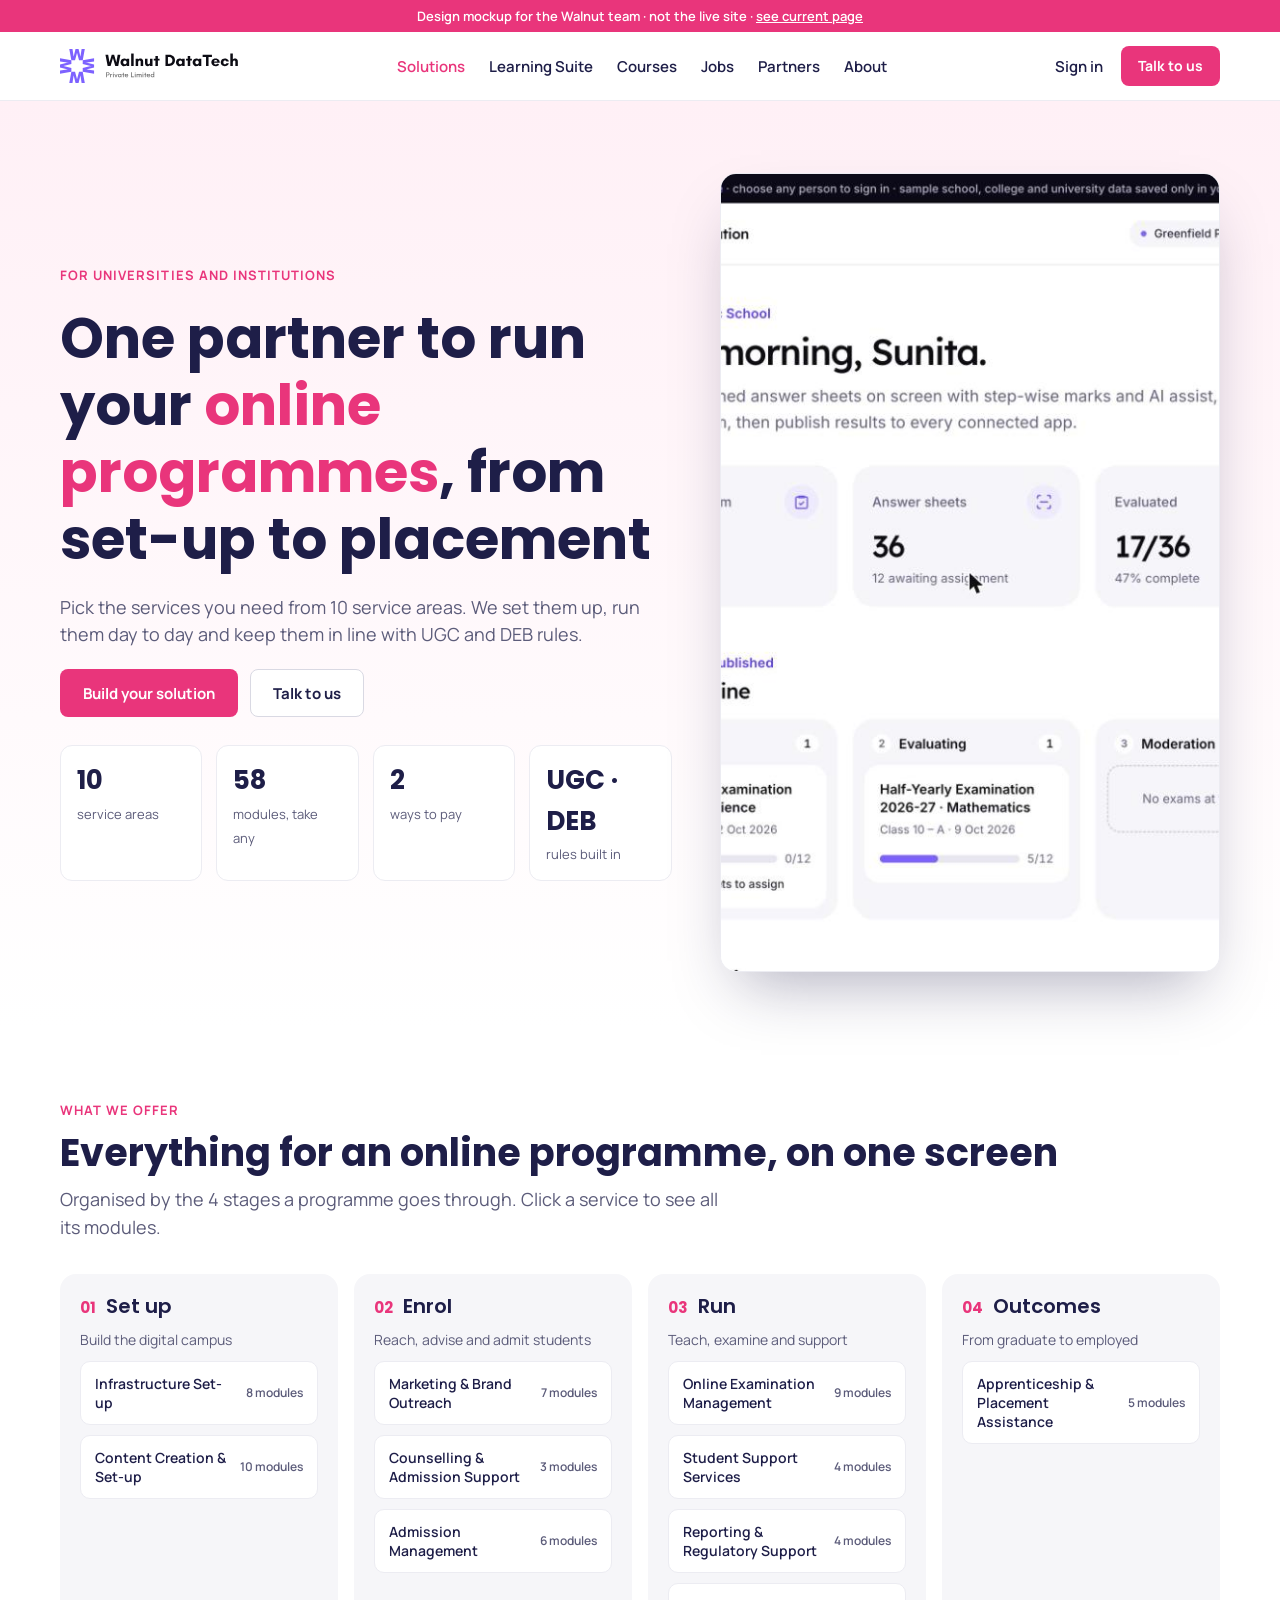
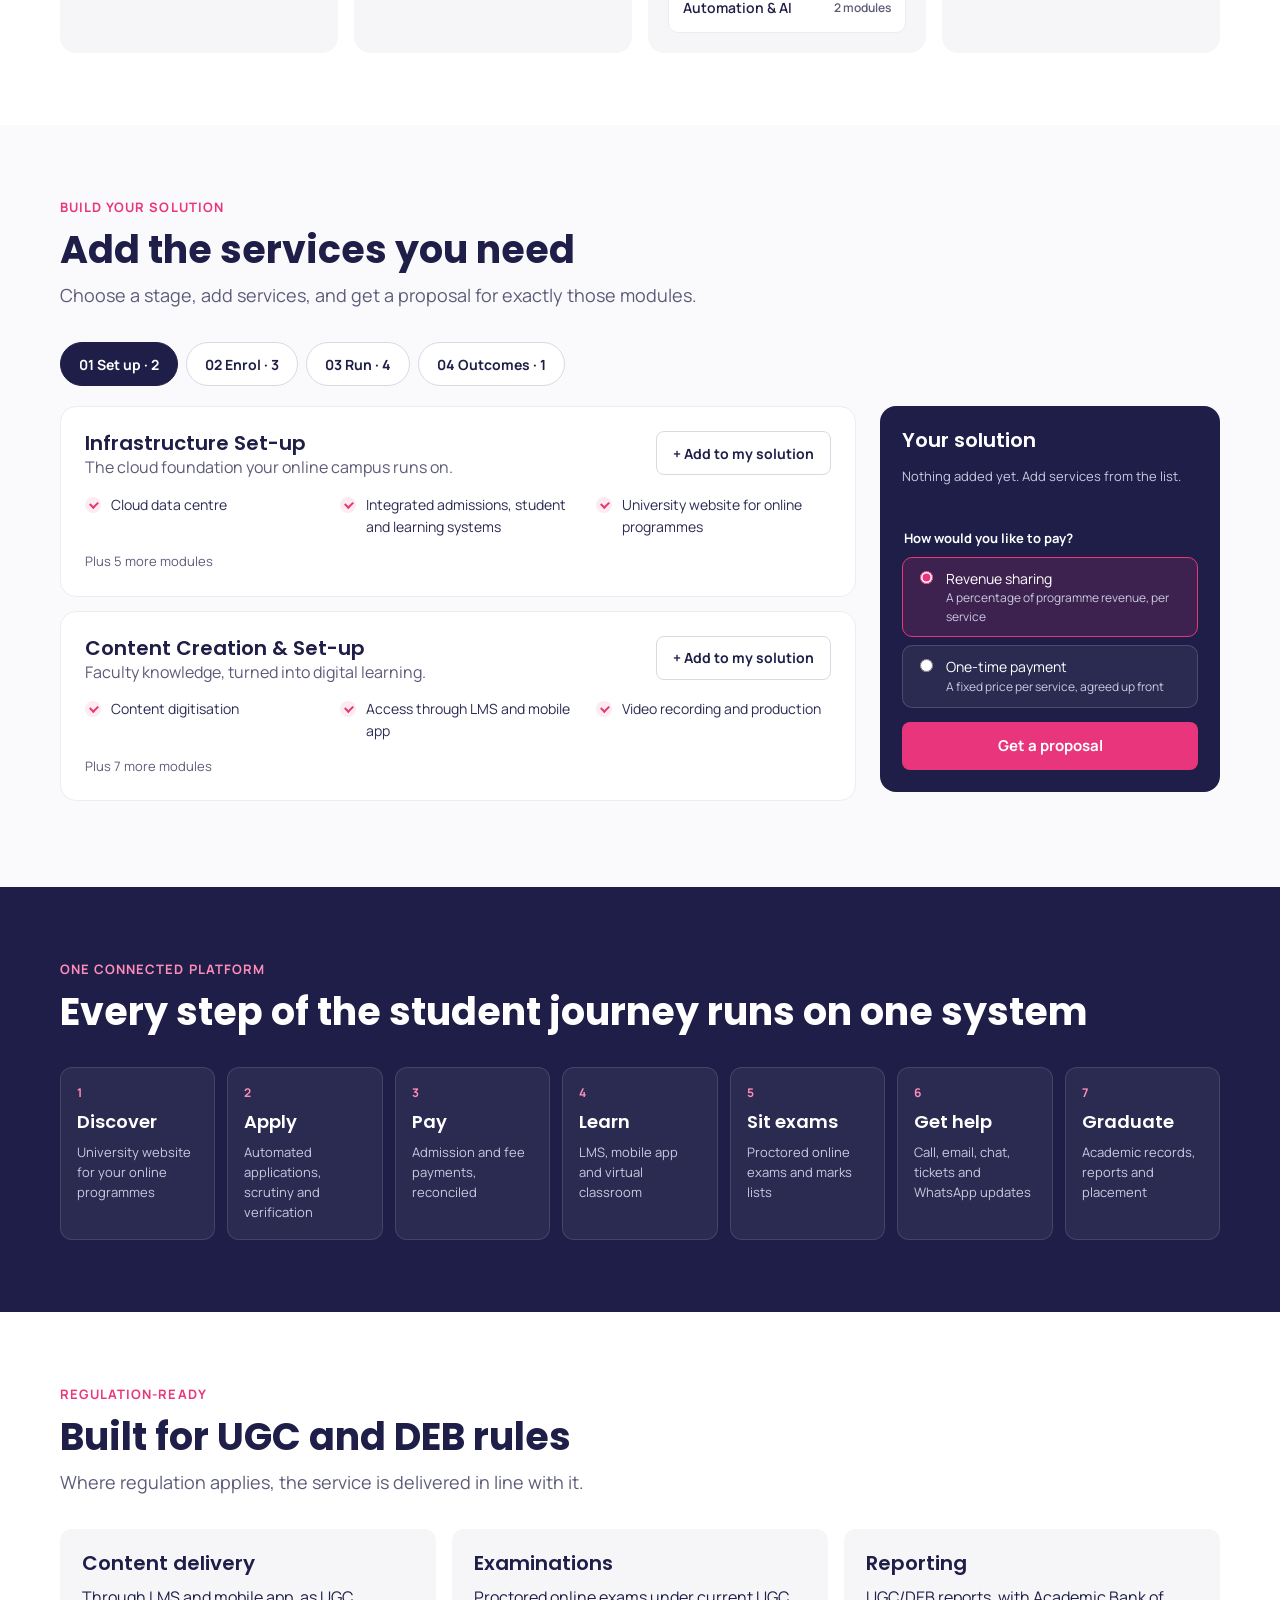
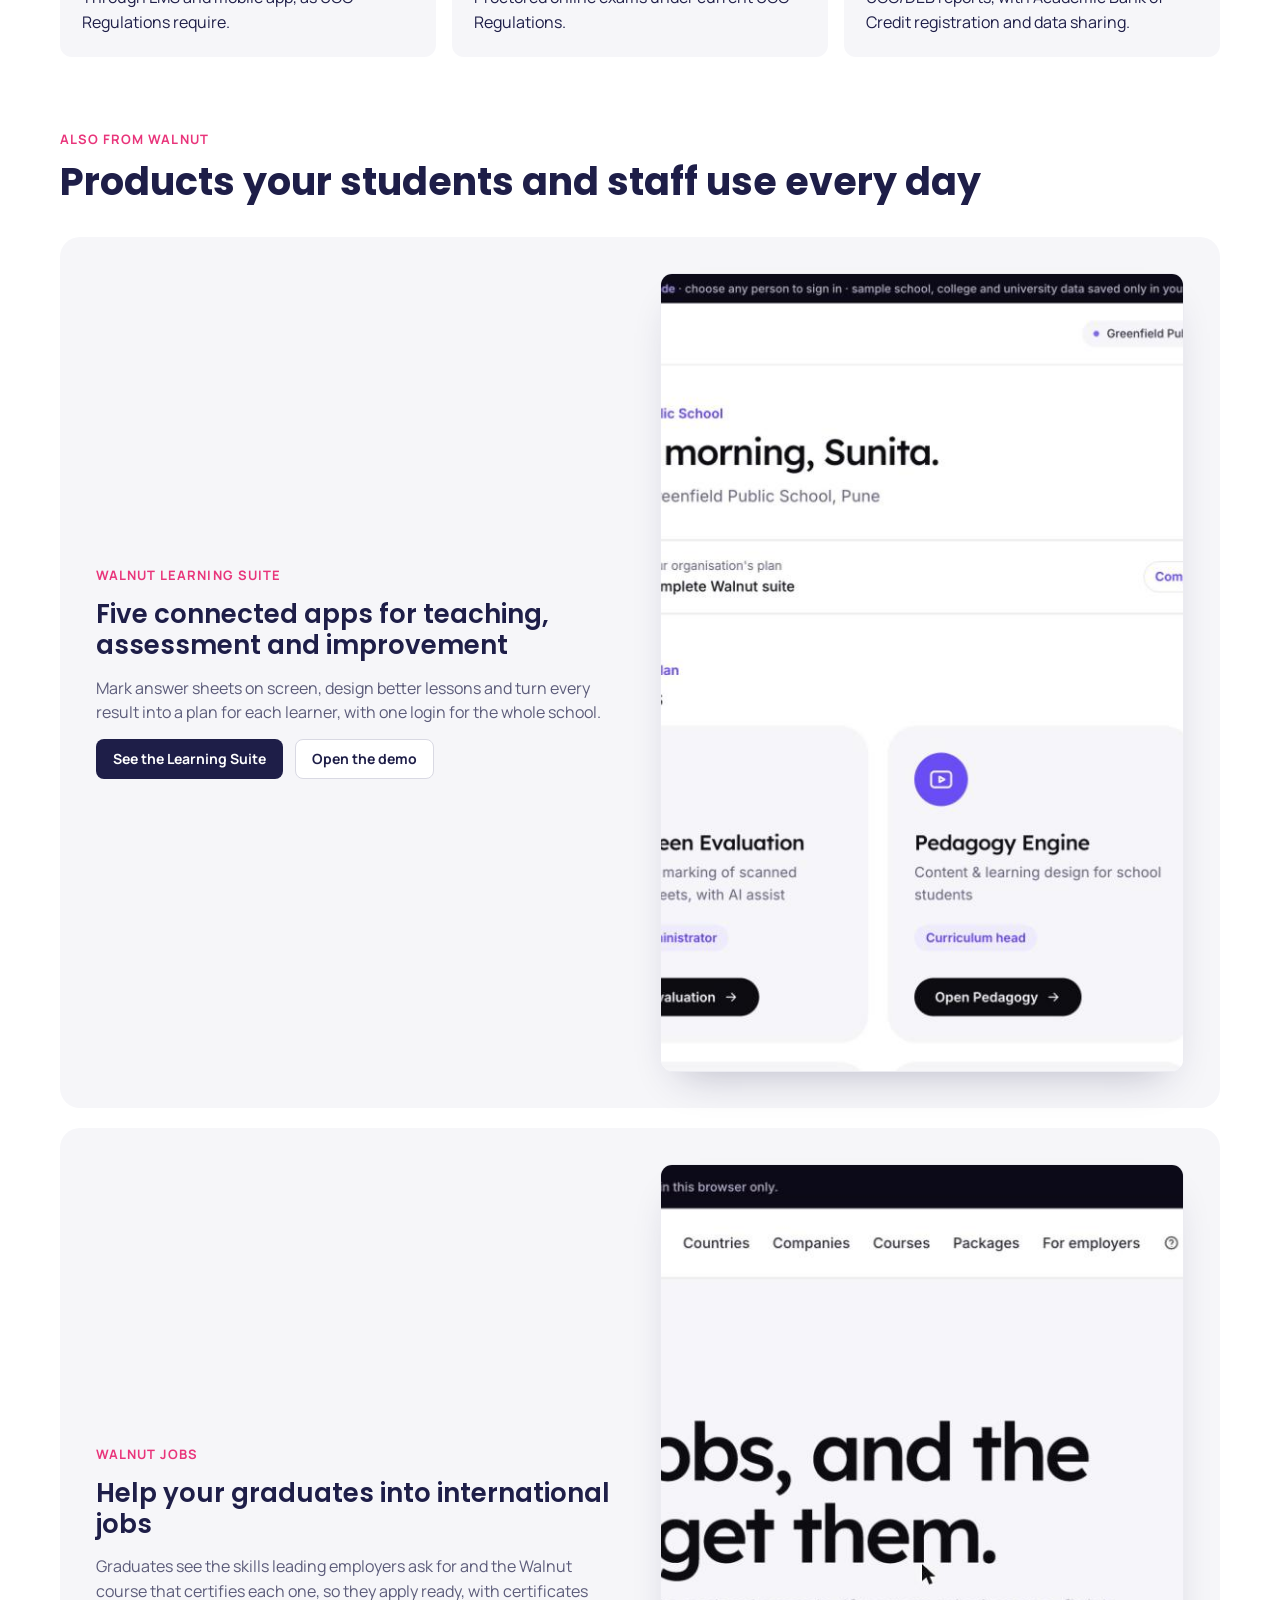
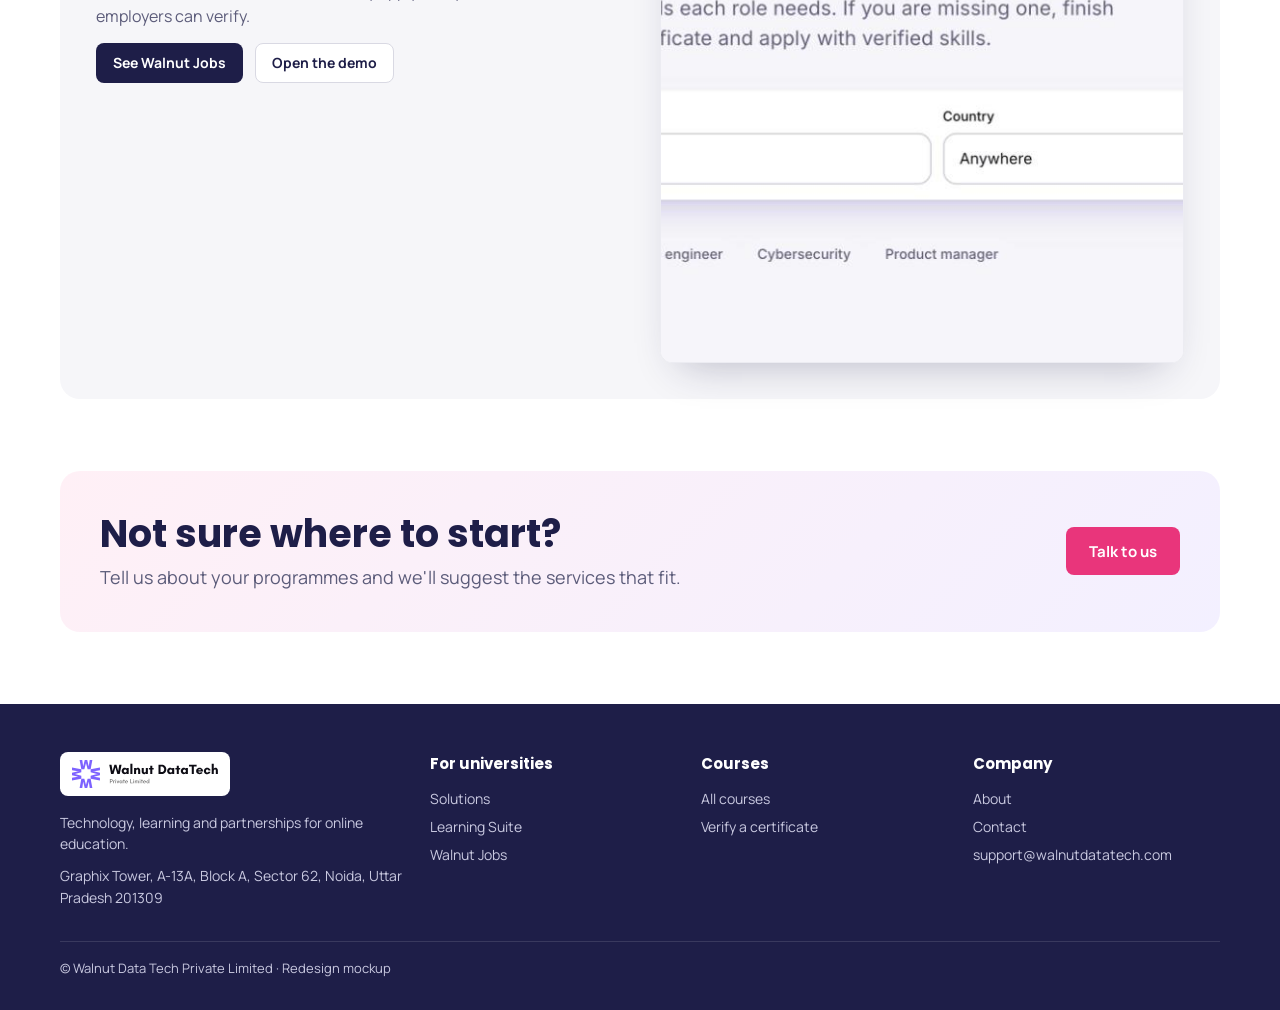
==== index.html @ 620de623 "Walnut Solutions + Learning Suite redesign mockup Co-Authored-By: Claude Opus 5.5 <noreply@anthropic" ====
<!doctype html>
<html lang="en">
<head>
<meta charset="utf-8">
<meta name="viewport" content="width=device-width, initial-scale=1">
<meta name="robots" content="noindex, nofollow">
<title>Solutions for universities | Walnut DataTech (redesign mockup)</title>
<meta name="description" content="Walnut DataTech services for universities running online programmes: set-up, enrolment, examinations, support and placement.">
<link rel="preconnect" href="https://fonts.googleapis.com">
<link rel="preconnect" href="https://fonts.gstatic.com" crossorigin>
<link href="https://fonts.googleapis.com/css2?family=Poppins:wght@500;600;700&family=Manrope:wght@400;500;600;700&display=swap" rel="stylesheet">
<link rel="stylesheet" href="styles.css">
</head>
<body>
<div class="mock-banner">Design mockup for the Walnut team · not the live site · <a href="https://walnutdatatech.com/solutions/" style="color:#fff;text-decoration:underline">see current page</a></div>

<header class="site-header">
  <div class="wrap">
    <a class="logo" href="index.html" aria-label="Walnut DataTech home"><img src="images/logo.svg" alt="Walnut DataTech"></a>
    <nav class="nav" aria-label="Main">
      <a href="index.html" class="active">Solutions</a>
      <a href="learning-suite.html">Learning Suite</a>
      <a href="https://walnutdatatech.com/academy/">Courses</a>
      <a href="https://walnutdatatech.com/jobs/">Jobs</a>
      <a href="https://walnutdatatech.com/partners/">Partners</a>
      <a href="https://walnutdatatech.com/about/">About</a>
    </nav>
    <div class="header-cta">
      <a class="signin" href="https://walnutdatatech.com/">Sign in</a>
      <a class="btn btn-primary btn-sm" href="#contact">Talk to us</a>
    </div>
  </div>
</header>

<main>
  <!-- Hero -->
  <div class="hero">
    <div class="wrap">
      <div class="hero-text">
        <span class="eyebrow">For universities and institutions</span>
        <h1>One partner to run your <span class="accent">online programmes</span>, from set-up to placement</h1>
        <p class="lead">Pick the services you need from 10 service areas. We set them up, run them day to day and keep them in line with UGC and DEB rules.</p>
        <div class="btn-row">
          <a class="btn btn-primary" href="#build">Build your solution</a>
          <a class="btn btn-outline" href="#contact">Talk to us</a>
        </div>
        <div class="stats">
          <div class="stat"><b>10</b><span>service areas</span></div>
          <div class="stat"><b>58</b><span>modules, take any</span></div>
          <div class="stat"><b>2</b><span>ways to pay</span></div>
          <div class="stat"><b>UGC · DEB</b><span>rules built in</span></div>
        </div>
      </div>
      <div class="hero-shot"><img class="shot" src="images/evaluation.jpg" alt="Walnut On-Screen Evaluation dashboard showing exams, answer sheets evaluated and the exam pipeline" width="1456" height="797"></div>
    </div>
  </div>

  <!-- Everything on one screen -->
  <section>
    <div class="wrap">
      <div class="sec-head">
        <span class="eyebrow">What we offer</span>
        <h2>Everything for an online programme, on one screen</h2>
        <p class="lead">Organised by the 4 stages a programme goes through. Click a service to see all its modules.</p>
      </div>
      <div class="grid-4" id="stage-map"></div>
    </div>
  </section>

  <!-- Builder -->
  <section id="build" style="background:#FAFAFC">
    <div class="wrap">
      <div class="sec-head">
        <span class="eyebrow">Build your solution</span>
        <h2>Add the services you need</h2>
        <p class="lead">Choose a stage, add services, and get a proposal for exactly those modules.</p>
      </div>
      <div class="tabs" role="tablist" aria-label="Programme stages" id="stage-tabs"></div>
      <div class="builder">
        <div id="svc-list"></div>
        <aside class="summary" aria-label="Your solution">
          <h3>Your solution</h3>
          <p class="empty" id="sum-empty">Nothing added yet. Add services from the list.</p>
          <ul id="sum-list"></ul>
          <p class="count" id="sum-count"></p>
          <fieldset class="pay">
            <legend>How would you like to pay?</legend>
            <label><input type="radio" name="pay" checked><span>Revenue sharing<small>A percentage of programme revenue, per service</small></span></label>
            <label><input type="radio" name="pay"><span>One-time payment<small>A fixed price per service, agreed up front</small></span></label>
          </fieldset>
          <a class="btn btn-primary" href="#contact">Get a proposal</a>
        </aside>
      </div>
    </div>
  </section>

  <!-- Journey -->
  <section class="dark">
    <div class="wrap">
      <div class="sec-head">
        <span class="eyebrow">One connected platform</span>
        <h2>Every step of the student journey runs on one system</h2>
      </div>
      <ol class="journey">
        <li><span class="n">1</span><b>Discover</b><span>University website for your online programmes</span></li>
        <li><span class="n">2</span><b>Apply</b><span>Automated applications, scrutiny and verification</span></li>
        <li><span class="n">3</span><b>Pay</b><span>Admission and fee payments, reconciled</span></li>
        <li><span class="n">4</span><b>Learn</b><span>LMS, mobile app and virtual classroom</span></li>
        <li><span class="n">5</span><b>Sit exams</b><span>Proctored online exams and marks lists</span></li>
        <li><span class="n">6</span><b>Get help</b><span>Call, email, chat, tickets and WhatsApp updates</span></li>
        <li><span class="n">7</span><b>Graduate</b><span>Academic records, reports and placement</span></li>
      </ol>
    </div>
  </section>

  <!-- Regulation -->
  <section>
    <div class="wrap">
      <div class="sec-head">
        <span class="eyebrow">Regulation-ready</span>
        <h2>Built for UGC and DEB rules</h2>
        <p class="lead">Where regulation applies, the service is delivered in line with it.</p>
      </div>
      <div class="grid-3">
        <div class="card"><h3>Content delivery</h3><p>Through LMS and mobile app, as UGC Regulations require.</p></div>
        <div class="card"><h3>Examinations</h3><p>Proctored online exams under current UGC Regulations.</p></div>
        <div class="card"><h3>Reporting</h3><p>UGC/DEB reports, with Academic Bank of Credit registration and data sharing.</p></div>
      </div>
    </div>
  </section>

  <!-- Products -->
  <section style="padding-top:0">
    <div class="wrap">
      <div class="sec-head"><span class="eyebrow">Also from Walnut</span><h2>Products your students and staff use every day</h2></div>
      <div class="promo">
        <div style="display:flex;flex-direction:column;gap:14px">
          <span class="eyebrow">Walnut Learning Suite</span>
          <h3 style="font-size:26px">Five connected apps for teaching, assessment and improvement</h3>
          <p style="color:var(--muted)">Mark answer sheets on screen, design better lessons and turn every result into a plan for each learner, with one login for the whole school.</p>
          <div class="btn-row"><a class="btn btn-dark btn-sm" href="learning-suite.html">See the Learning Suite</a><a class="btn btn-outline btn-sm" href="https://walnutdatatech.com/learning-suite/demo/">Open the demo</a></div>
        </div>
        <div class="shot-frame"><img class="shot" src="images/portal.jpg" alt="Walnut portal home showing the five Learning Suite apps for a principal" loading="lazy" width="1456" height="797"></div>
      </div>
      <div class="promo">
        <div style="display:flex;flex-direction:column;gap:14px">
          <span class="eyebrow">Walnut Jobs</span>
          <h3 style="font-size:26px">Help your graduates into international jobs</h3>
          <p style="color:var(--muted)">Graduates see the skills leading employers ask for and the Walnut course that certifies each one, so they apply ready, with certificates employers can verify.</p>
          <div class="btn-row"><a class="btn btn-dark btn-sm" href="https://walnutdatatech.com/jobs/">See Walnut Jobs</a><a class="btn btn-outline btn-sm" href="https://walnutdatatech.com/jobs/demo/">Open the demo</a></div>
        </div>
        <div class="shot-frame"><img class="shot" src="images/jobs.jpg" alt="Walnut Jobs search page: global jobs and the skills to get them" loading="lazy" width="1456" height="797"></div>
      </div>
    </div>
  </section>

  <!-- CTA -->
  <section id="contact" style="padding-top:0">
    <div class="wrap">
      <div class="cta">
        <div><h2>Not sure where to start?</h2><p class="lead" style="margin-top:8px">Tell us about your programmes and we'll suggest the services that fit.</p></div>
        <a class="btn btn-primary" href="https://walnutdatatech.com/contact/">Talk to us</a>
      </div>
    </div>
  </section>
</main>

<footer class="site-footer">
  <div class="wrap">
    <div class="cols">
      <div><span class="logo-box"><img src="images/logo.svg" alt="Walnut DataTech" style="height:28px"></span><p>Technology, learning and partnerships for online education.</p><p style="margin-top:10px">Graphix Tower, A-13A, Block A, Sector 62, Noida, Uttar Pradesh 201309</p></div>
      <div><h4>For universities</h4><a href="index.html">Solutions</a><a href="learning-suite.html">Learning Suite</a><a href="https://walnutdatatech.com/jobs/">Walnut Jobs</a></div>
      <div><h4>Courses</h4><a href="https://walnutdatatech.com/academy/">All courses</a><a href="https://walnutdatatech.com/">Verify a certificate</a></div>
      <div><h4>Company</h4><a href="https://walnutdatatech.com/about/">About</a><a href="https://walnutdatatech.com/contact/">Contact</a><a href="mailto:support@walnutdatatech.com">support@walnutdatatech.com</a></div>
    </div>
    <p class="copy">© Walnut Data Tech Private Limited · Redesign mockup</p>
  </div>
</footer>

<script>
const STAGES=[
  {num:'01',name:'Set up',goal:'Build the digital campus'},
  {num:'02',name:'Enrol',goal:'Reach, advise and admit students'},
  {num:'03',name:'Run',goal:'Teach, examine and support'},
  {num:'04',name:'Outcomes',goal:'From graduate to employed'}
];
const SERVICES=[
  {id:'inf',st:0,title:'Infrastructure Set-up',tag:'The cloud foundation your online campus runs on.',count:8,mods:['Cloud data centre','Integrated admissions, student and learning systems','University website for online programmes']},
  {id:'con',st:0,title:'Content Creation & Set-up',tag:'Faculty knowledge, turned into digital learning.',count:10,mods:['Content digitisation','Access through LMS and mobile app','Video recording and production']},
  {id:'mkt',st:1,title:'Marketing & Brand Outreach',tag:'Put your programmes in front of the right students.',count:7,mods:['Digital marketing','Student lead generation','Social media marketing']},
  {id:'cou',st:1,title:'Counselling & Admission Support',tag:'A trained counsellor for every prospective student.',count:3,mods:['Counselling and programme advising','Trained counsellors','Promotion and outreach']},
  {id:'adm',st:1,title:'Admission Management',tag:'Admissions, automated and verified end to end.',count:6,mods:['Admission automation','Student verification','Online fees management']},
  {id:'exam',st:2,title:'Online Examination Management',tag:'Online examinations, from enrolment to results.',count:9,mods:['Online examination platform','Question bank digitisation','Examination data management']},
  {id:'sup',st:2,title:'Student Support Services',tag:'Help for every student, on every channel.',count:4,mods:['Dedicated support centre','Continuous assistance','Student–faculty interaction']},
  {id:'reg',st:2,title:'Reporting & Regulatory Support',tag:'The reports your regulators ask for, ready when needed.',count:4,mods:['Institutional reports','Academic Bank of Credit (ABC)','Regulatory compliance reporting']},
  {id:'ai',st:2,title:'Automation & AI',tag:'Let routine work run itself.',count:2,mods:['Process automation','Agentic AI automation']},
  {id:'plc',st:3,title:'Apprenticeship & Placement Assistance',tag:'From enrolled student to employed graduate.',count:5,mods:['Apprenticeship opportunities','Placement assistance','Industry tie-ups']}
];
let stage=0; const picked=new Set();
const el=(t,a={},h='')=>{const e=document.createElement(t);Object.assign(e,a);if(h)e.innerHTML=h;return e};

function renderMap(){
  const m=document.getElementById('stage-map');
  STAGES.forEach((s,i)=>{
    const box=el('div',{className:'stage'},`<div class="stage-top"><span class="stage-num">${s.num}</span><h3>${s.name}</h3></div><p>${s.goal}</p>`);
    SERVICES.filter(v=>v.st===i).forEach(v=>{
      const b=el('button',{type:'button',className:'svc-link'},`<span>${v.title}</span><small>${v.count} modules</small>`);
      b.onclick=()=>{stage=i;render();document.getElementById('build').scrollIntoView()};
      box.appendChild(b);
    });
    m.appendChild(box);
  });
}
function render(){
  const tabs=document.getElementById('stage-tabs');tabs.innerHTML='';
  STAGES.forEach((s,i)=>{
    const n=SERVICES.filter(v=>v.st===i).length;
    const t=el('button',{type:'button',className:'tab'},`${s.num} ${s.name} · ${n}`);
    t.setAttribute('role','tab');t.setAttribute('aria-selected',i===stage);
    t.onclick=()=>{stage=i;render()};tabs.appendChild(t);
  });
  const list=document.getElementById('svc-list');list.innerHTML='';
  SERVICES.filter(v=>v.st===stage).forEach(v=>{
    const on=picked.has(v.id);
    const c=el('article',{className:'svc-card'+(on?' added':'')});
    c.innerHTML=`<div class="svc-card-top"><div><h3>${v.title}</h3><p>${v.tag}</p></div></div>
      <ul class="ticks">${v.mods.map(m=>`<li>${m}</li>`).join('')}</ul>
      ${v.count>v.mods.length?`<p class="more">Plus ${v.count-v.mods.length} more modules</p>`:''}`;
    const b=el('button',{type:'button',className:'add-btn'},on?'Added ✓':'+ Add to my solution');
    b.setAttribute('aria-pressed',on);
    b.onclick=()=>{on?picked.delete(v.id):picked.add(v.id);render()};
    c.querySelector('.svc-card-top').appendChild(b);list.appendChild(c);
  });
  const ul=document.getElementById('sum-list');ul.innerHTML='';
  let mods=0;
  SERVICES.filter(v=>picked.has(v.id)).forEach(v=>{
    mods+=v.count;
    const li=el('li',{},`<span>${v.title}</span>`);
    const x=el('button',{type:'button',ariaLabel:'Remove '+v.title},'×');
    x.onclick=()=>{picked.delete(v.id);render()};li.appendChild(x);ul.appendChild(li);
  });
  document.getElementById('sum-empty').hidden=picked.size>0;
  document.getElementById('sum-count').textContent=picked.size?`${picked.size} services · ${mods} modules. You pay only for the modules you select.`:'';
}
renderMap();render();
</script>
</body>
</html>
---- styles.css ----
:root{
  --navy:#1E1E48; --ink:#2B2B55; --muted:#5C5C7A; --pink:#E9357B; --pink-dark:#C81F63;
  --pink-soft:#FDEBF2; --line:#ECECF2; --card:#F6F6F9; --white:#FFFFFF; --green:#1C8C5E;
  --radius:12px;
}
*{box-sizing:border-box}
html{scroll-behavior:smooth}
body{margin:0;font-family:Manrope,system-ui,sans-serif;color:var(--navy);background:var(--white);line-height:1.55;-webkit-font-smoothing:antialiased}
h1,h2,h3,.display{font-family:Poppins,system-ui,sans-serif;color:var(--navy);margin:0;line-height:1.2}
h1{font-size:clamp(34px,5vw,56px);font-weight:700}
h2{font-size:clamp(26px,3.2vw,38px);font-weight:700}
h3{font-size:20px;font-weight:600}
p{margin:0}
a{color:var(--pink);text-decoration:none}
a:hover{color:var(--pink-dark)}
img{max-width:100%;display:block}
.wrap{max-width:1200px;margin:0 auto;padding:0 20px}
.eyebrow{font-size:13px;font-weight:700;letter-spacing:.08em;text-transform:uppercase;color:var(--pink)}
.lead{font-size:18px;color:var(--muted);max-width:680px}
.accent{color:var(--pink)}
section{padding:72px 0}
.sec-head{display:flex;flex-direction:column;gap:10px;margin-bottom:32px}

/* Buttons */
.btn{display:inline-flex;align-items:center;justify-content:center;gap:8px;min-height:48px;padding:0 22px;border-radius:8px;font-weight:700;font-size:15px;border:1px solid transparent;cursor:pointer;font-family:inherit;transition:background .15s,border-color .15s}
.btn-primary{background:var(--pink);color:#fff}
.btn-primary:hover{background:var(--pink-dark);color:#fff}
.btn-outline{background:#fff;color:var(--navy);border-color:#D9D9E3}
.btn-outline:hover{border-color:var(--pink);color:var(--pink)}
.btn-dark{background:var(--navy);color:#fff}
.btn-dark:hover{background:#12122F;color:#fff}
.btn-sm{min-height:40px;padding:0 16px;font-size:14px}
.btn-row{display:flex;flex-wrap:wrap;gap:12px;align-items:center}

/* Header */
.site-header{position:sticky;top:0;z-index:10;background:#fff;border-bottom:1px solid var(--line)}
.site-header .wrap{display:flex;align-items:center;justify-content:space-between;gap:16px;min-height:68px;flex-wrap:wrap}
.logo img{height:34px;width:auto}
.nav{display:flex;flex-wrap:wrap;gap:24px;font-size:15px;font-weight:600}
.nav a{color:var(--navy)}
.nav a:hover,.nav a.active{color:var(--pink)}
.header-cta{display:flex;gap:10px;align-items:center}
.header-cta .signin{color:var(--navy);font-weight:600;font-size:15px;padding:0 8px}

/* Hero */
.hero{background:linear-gradient(180deg,#FFF0F6 0%,#FFFFFF 100%);padding:72px 0 56px}
.hero .wrap{display:grid;grid-template-columns:1.1fr .9fr;gap:48px;align-items:center}
.hero-text{display:flex;flex-direction:column;gap:20px}
.hero-note{font-size:13px;color:var(--muted)}
.hero-shot{border-radius:16px;overflow:hidden;box-shadow:0 30px 60px -20px rgba(30,30,72,.35);border:1px solid var(--line);background:#fff}
.shot{width:100%;aspect-ratio:1456/797;object-fit:cover;object-position:bottom}
.stats{display:grid;grid-template-columns:repeat(4,minmax(0,1fr));gap:14px;margin-top:8px}
.stat{background:#fff;border:1px solid var(--line);border-radius:var(--radius);padding:14px 16px}
.stat b{display:block;font-family:Poppins,sans-serif;font-size:26px;font-weight:700;color:var(--navy)}
.stat span{font-size:13px;color:var(--muted)}

/* Cards and grids */
.grid-4{display:grid;grid-template-columns:repeat(4,minmax(0,1fr));gap:16px}
.grid-3{display:grid;grid-template-columns:repeat(3,minmax(0,1fr));gap:16px}
.grid-2{display:grid;grid-template-columns:repeat(2,minmax(0,1fr));gap:20px}
.grid-5{display:grid;grid-template-columns:repeat(5,minmax(0,1fr));gap:14px}
.card{background:var(--card);border-radius:var(--radius);padding:22px;display:flex;flex-direction:column;gap:10px}
.card-white{background:#fff;border:1px solid var(--line)}

/* Stage map */
.stage{background:var(--card);border-radius:16px;padding:20px;display:flex;flex-direction:column;gap:10px}
.stage-top{display:flex;align-items:baseline;gap:10px}
.stage-num{font-family:Poppins,sans-serif;font-weight:700;color:var(--pink);font-size:15px}
.stage p{font-size:14px;color:var(--muted)}
.svc-link{display:flex;justify-content:space-between;align-items:center;gap:10px;background:#fff;border:1px solid var(--line);border-radius:10px;padding:12px 14px;min-height:50px;color:var(--navy);font-weight:600;font-size:14px;text-align:left;cursor:pointer;font-family:inherit;width:100%}
.svc-link:hover{border-color:var(--pink);color:var(--navy)}
.svc-link small{font-weight:600;color:var(--muted);font-size:12px;white-space:nowrap}

/* Builder */
.tabs{display:flex;flex-wrap:wrap;gap:8px;margin-bottom:20px}
.tab{min-height:44px;padding:0 18px;border-radius:999px;border:1px solid #D9D9E3;background:#fff;font-weight:700;font-size:14px;color:var(--navy);cursor:pointer;font-family:inherit}
.tab[aria-selected="true"]{background:var(--navy);border-color:var(--navy);color:#fff}
.builder{display:grid;grid-template-columns:1fr 340px;gap:24px;align-items:start}
.svc-card{background:#fff;border:1px solid var(--line);border-radius:16px;padding:24px;display:flex;flex-direction:column;gap:14px;margin-bottom:14px}
.svc-card.added{border-color:var(--pink);box-shadow:0 0 0 3px var(--pink-soft)}
.svc-card-top{display:flex;justify-content:space-between;gap:12px;align-items:flex-start;flex-wrap:wrap}
.svc-card-top p{color:var(--muted)}
.ticks{list-style:none;margin:0;padding:0;display:grid;grid-template-columns:repeat(auto-fill,minmax(230px,1fr));gap:8px 20px}
.ticks li{position:relative;padding-left:26px;font-size:14px;color:var(--ink)}
.ticks li::before{content:"";position:absolute;left:0;top:3px;width:16px;height:16px;border-radius:50%;background:var(--pink-soft)}
.ticks li::after{content:"";position:absolute;left:5px;top:7px;width:6px;height:4px;border-left:2px solid var(--pink);border-bottom:2px solid var(--pink);transform:rotate(-45deg)}
.more{font-size:13px;color:var(--muted)}
.add-btn{min-height:44px;padding:0 16px;border-radius:8px;border:1px solid #D9D9E3;background:#fff;font-weight:700;font-size:14px;color:var(--navy);cursor:pointer;font-family:inherit}
.add-btn[aria-pressed="true"]{background:var(--pink-soft);border-color:var(--pink);color:var(--pink-dark)}
.summary{position:sticky;top:88px;background:var(--navy);color:#fff;border-radius:16px;padding:22px;display:flex;flex-direction:column;gap:14px}
.summary h3{color:#fff}
.summary ul{list-style:none;margin:0;padding:0;display:flex;flex-direction:column;gap:8px}
.summary li{display:flex;justify-content:space-between;gap:10px;align-items:center;font-size:14px;border-bottom:1px solid rgba(255,255,255,.12);padding-bottom:8px}
.summary li button{background:none;border:0;color:#C9C9E0;font-size:20px;cursor:pointer;min-width:36px;min-height:36px}
.summary .empty,.summary .count{font-size:13px;color:#C9C9E0}
.pay{display:flex;flex-direction:column;gap:8px;border:0;margin:0;padding:0}
.pay legend{font-size:13px;font-weight:700;margin-bottom:8px}
.pay label{display:flex;gap:10px;align-items:flex-start;background:rgba(255,255,255,.06);border:1px solid rgba(255,255,255,.15);border-radius:10px;padding:10px 12px;cursor:pointer;font-size:14px}
.pay label:has(input:checked){border-color:var(--pink);background:rgba(233,53,123,.15)}
.pay input{accent-color:var(--pink);margin-top:3px}
.pay small{display:block;color:#C9C9E0;font-size:12px}

/* Journey */
.dark{background:var(--navy);color:#fff}
.dark h2,.dark h3{color:#fff}
.dark .eyebrow{color:#FF8DB8}
.journey{list-style:none;margin:0;padding:0;display:grid;grid-template-columns:repeat(7,minmax(0,1fr));gap:12px;counter-reset:j}
.journey li{background:rgba(255,255,255,.06);border:1px solid rgba(255,255,255,.12);border-radius:12px;padding:16px;display:flex;flex-direction:column;gap:6px}
.journey .n{font-size:12px;font-weight:700;color:#FF8DB8}
.journey b{font-family:Poppins,sans-serif;font-size:18px;font-weight:600}
.journey span:last-child{font-size:13px;color:#C9C9E0}

/* Product promo */
.promo{display:grid;grid-template-columns:1fr 1fr;gap:40px;align-items:center;background:var(--card);border-radius:20px;padding:36px}
.promo + .promo{margin-top:20px}
.promo .shot-frame{border-radius:12px;overflow:hidden;border:1px solid var(--line);box-shadow:0 20px 40px -20px rgba(30,30,72,.3);background:#fff}

/* Learning suite */
.app-card{background:#fff;border:1px solid var(--line);border-radius:14px;overflow:hidden;display:flex;flex-direction:column}
.app-card .thumb{aspect-ratio:16/10;object-fit:cover;object-position:top left;width:100%;border-bottom:1px solid var(--line)}
.app-card .body{padding:16px;display:flex;flex-direction:column;gap:8px;flex:1}
.app-card h3{font-size:17px}
.app-card p{font-size:14px;color:var(--ink)}
.app-card .who{font-size:12px;color:var(--muted);margin-top:auto;padding-top:8px;border-top:1px solid var(--line)}
.app-card button{margin-top:6px}
.loop{background:var(--navy);border-radius:20px;padding:32px;display:flex;flex-direction:column;gap:20px}
.loop .core{align-self:center;background:var(--pink);color:#fff;font-weight:700;border-radius:999px;padding:10px 20px;font-size:15px}
.loop ol{list-style:none;margin:0;padding:0;display:grid;grid-template-columns:repeat(4,minmax(0,1fr));gap:14px}
.loop li{background:rgba(255,255,255,.06);border:1px solid rgba(255,255,255,.12);border-radius:14px;padding:18px;display:flex;flex-direction:column;gap:8px;color:#fff;position:relative}
.loop li .step{font-size:12px;font-weight:700;color:#FF8DB8}
.loop li b{font-family:Poppins,sans-serif;font-size:17px;font-weight:600;line-height:1.3}
.loop li span:last-child{font-size:13px;color:#C9C9E0}
.loop .foot{font-size:13px;color:#C9C9E0;text-align:center}
.viewer{display:grid;grid-template-columns:.9fr 1.1fr;gap:32px;align-items:center;background:var(--card);border-radius:20px;padding:32px}
.viewer .info{display:flex;flex-direction:column;gap:14px}
.viewer .for{font-size:14px;color:var(--muted)}
.viewer .for b{color:var(--navy)}
.table-wrap{overflow-x:auto;border:1px solid var(--line);border-radius:14px}
table{width:100%;border-collapse:collapse;font-size:15px;min-width:620px}
th{text-align:left;background:var(--card);padding:14px 18px;font-weight:700}
td{padding:14px 18px;border-top:1px solid var(--line)}
td.app{color:var(--pink);font-weight:700}
.plan{background:#fff;border:1px solid var(--line);border-radius:16px;padding:24px;display:flex;flex-direction:column;gap:10px}
.plan.featured{border:2px solid var(--pink);position:relative}
.plan .tag{position:absolute;top:-12px;left:20px;background:var(--pink);color:#fff;font-size:12px;font-weight:700;padding:3px 10px;border-radius:999px}
.plan p{color:var(--muted);font-size:15px}
.plan .apps{font-size:13px;color:var(--ink);font-weight:600}
form.demo{background:#fff;border:1px solid var(--line);border-radius:16px;padding:24px;display:grid;grid-template-columns:1fr 1fr;gap:14px}
form.demo label{display:flex;flex-direction:column;gap:6px;font-size:14px;font-weight:700}
form.demo input,form.demo select{font-family:inherit;font-size:15px;min-height:46px;padding:0 12px;border:1px solid #D9D9E3;border-radius:8px}
form.demo input:focus,form.demo select:focus{outline:2px solid var(--pink);outline-offset:1px}
form.demo .full{grid-column:1/-1}

/* CTA + footer */
.cta{background:linear-gradient(135deg,#FFF0F6,#F3F0FF);border-radius:20px;padding:40px;display:flex;justify-content:space-between;align-items:center;gap:20px;flex-wrap:wrap}
.site-footer{background:var(--navy);color:#C9C9E0;padding:48px 0 32px;font-size:14px}
.site-footer .cols{display:grid;grid-template-columns:1.4fr repeat(3,1fr);gap:24px}
.site-footer h4{color:#fff;margin:0 0 10px;font-family:Poppins,sans-serif;font-size:15px}
.site-footer a{color:#C9C9E0;display:block;padding:3px 0}
.site-footer a:hover{color:#fff}
.site-footer .logo-box{background:#fff;border-radius:8px;padding:8px 12px;display:inline-block;margin-bottom:10px}
.site-footer .copy{border-top:1px solid rgba(255,255,255,.12);margin-top:32px;padding-top:16px;font-size:13px}
.mock-banner{background:var(--pink);color:#fff;text-align:center;font-size:13px;font-weight:600;padding:6px 12px}

@media (max-width:980px){
  .hero .wrap,.builder,.promo,.viewer,.grid-2{grid-template-columns:1fr}
  .grid-4,.stats{grid-template-columns:repeat(2,minmax(0,1fr))}
  .grid-3,.grid-5{grid-template-columns:repeat(2,minmax(0,1fr))}
  .journey{grid-template-columns:repeat(2,minmax(0,1fr))}
  .loop ol{grid-template-columns:repeat(2,minmax(0,1fr))}
  .summary{position:static}
  .site-footer .cols{grid-template-columns:1fr 1fr}
  .nav{display:none}
}
@media (max-width:560px){
  section{padding:48px 0}
  .grid-4,.grid-3,.grid-5,.stats,.journey,.loop ol,form.demo{grid-template-columns:1fr}
  .promo,.viewer,.loop,.cta{padding:20px}
}
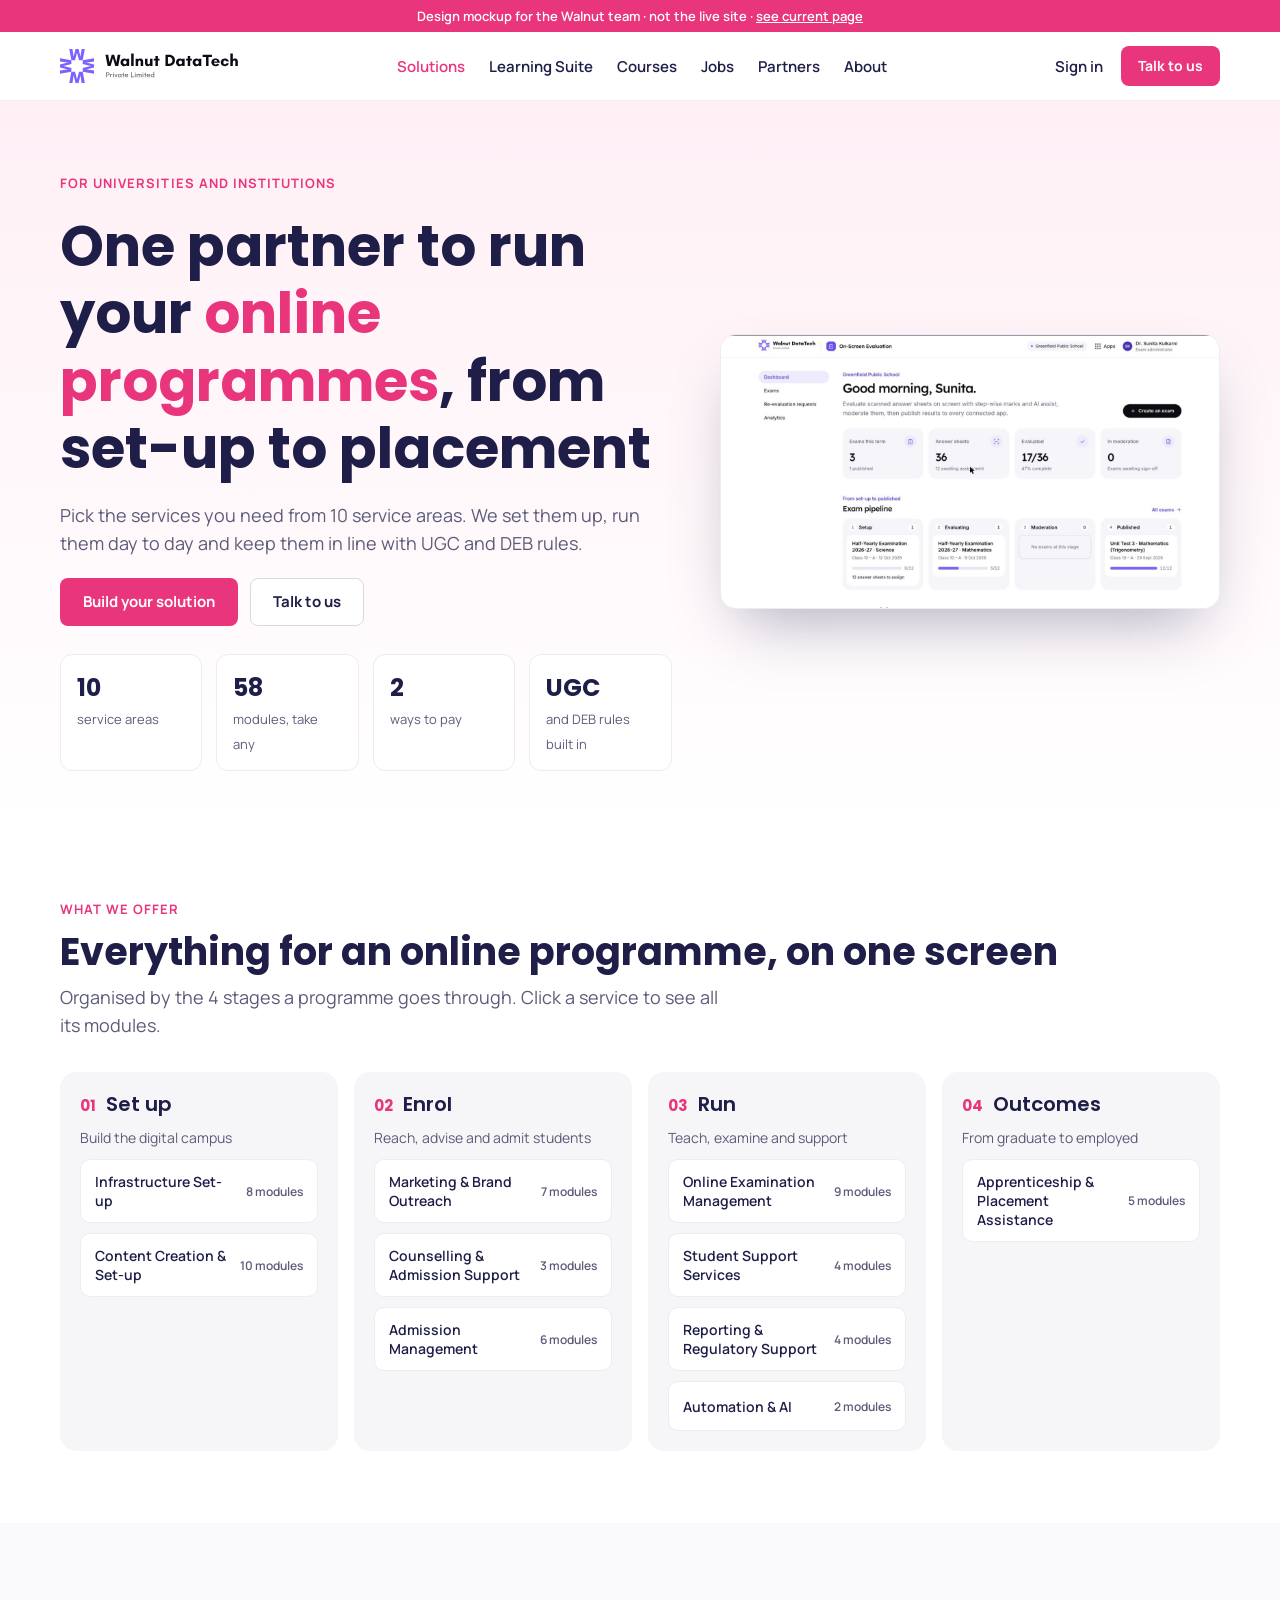
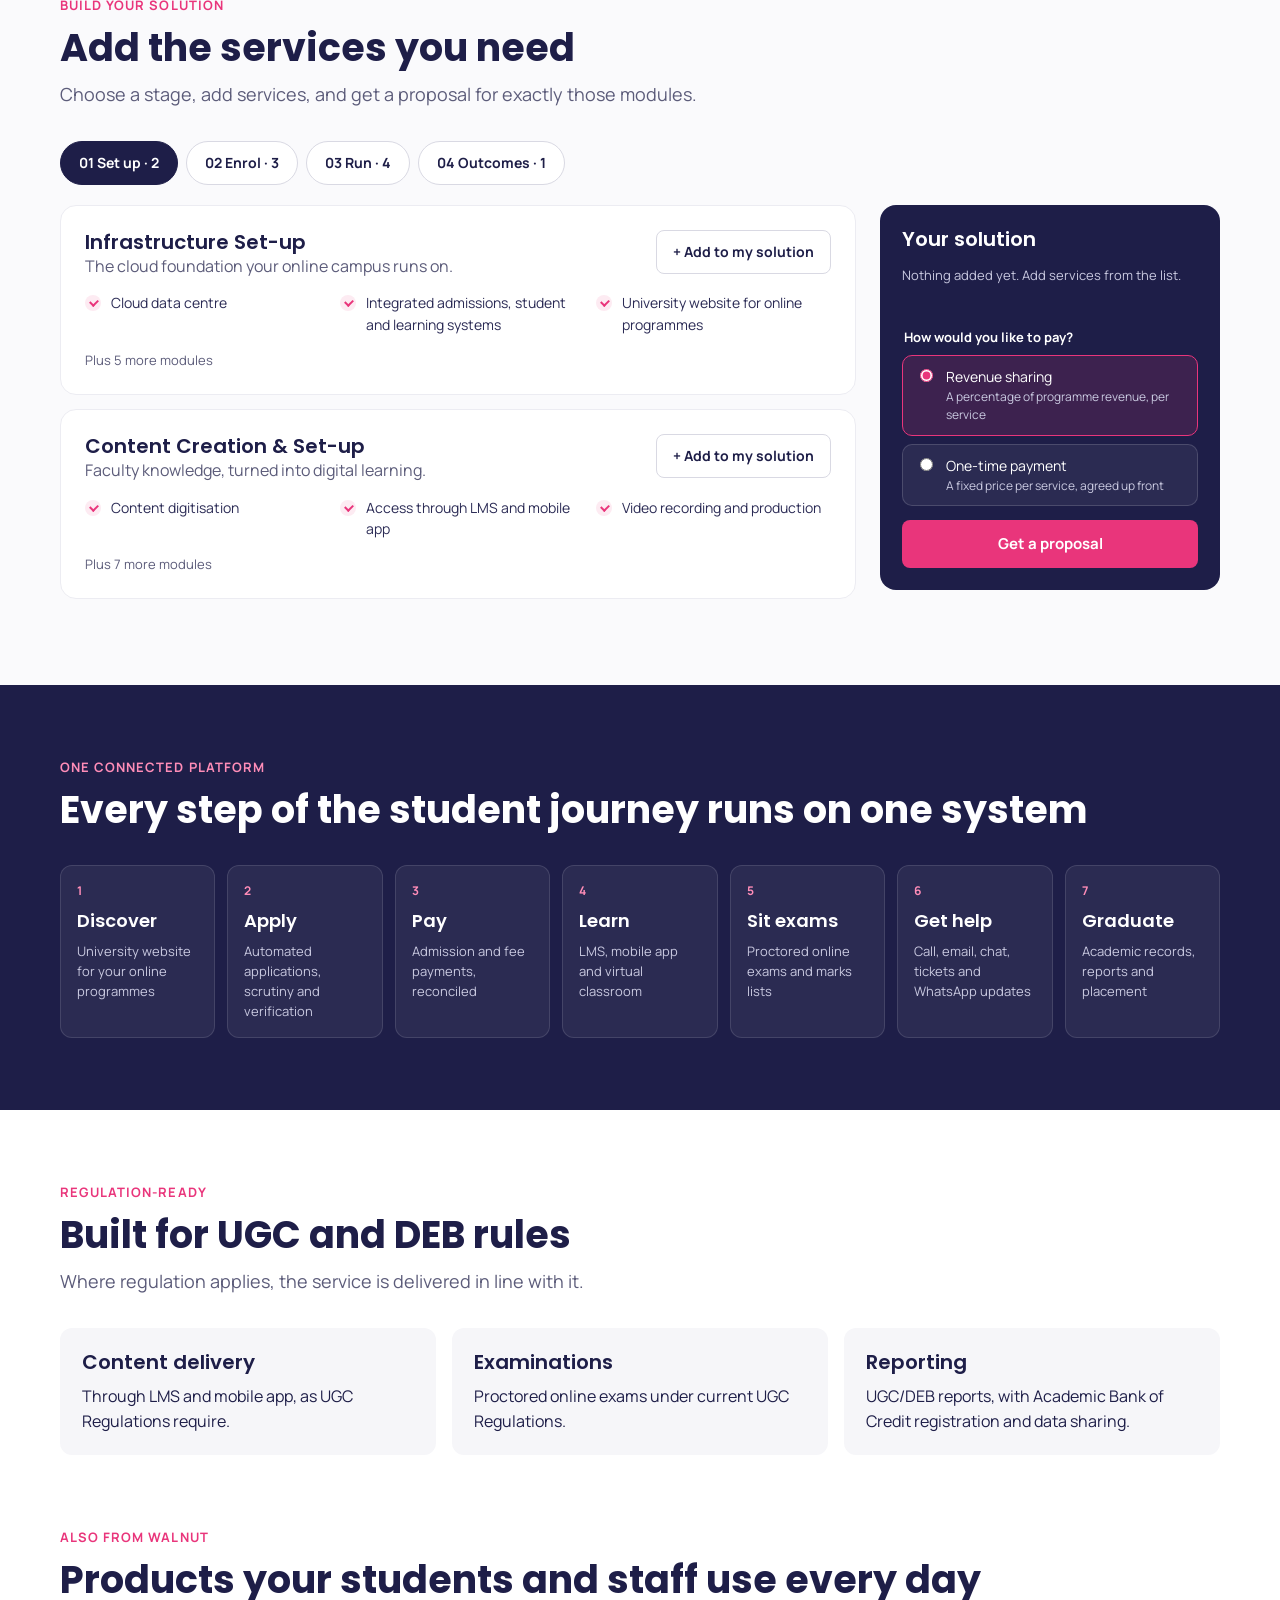
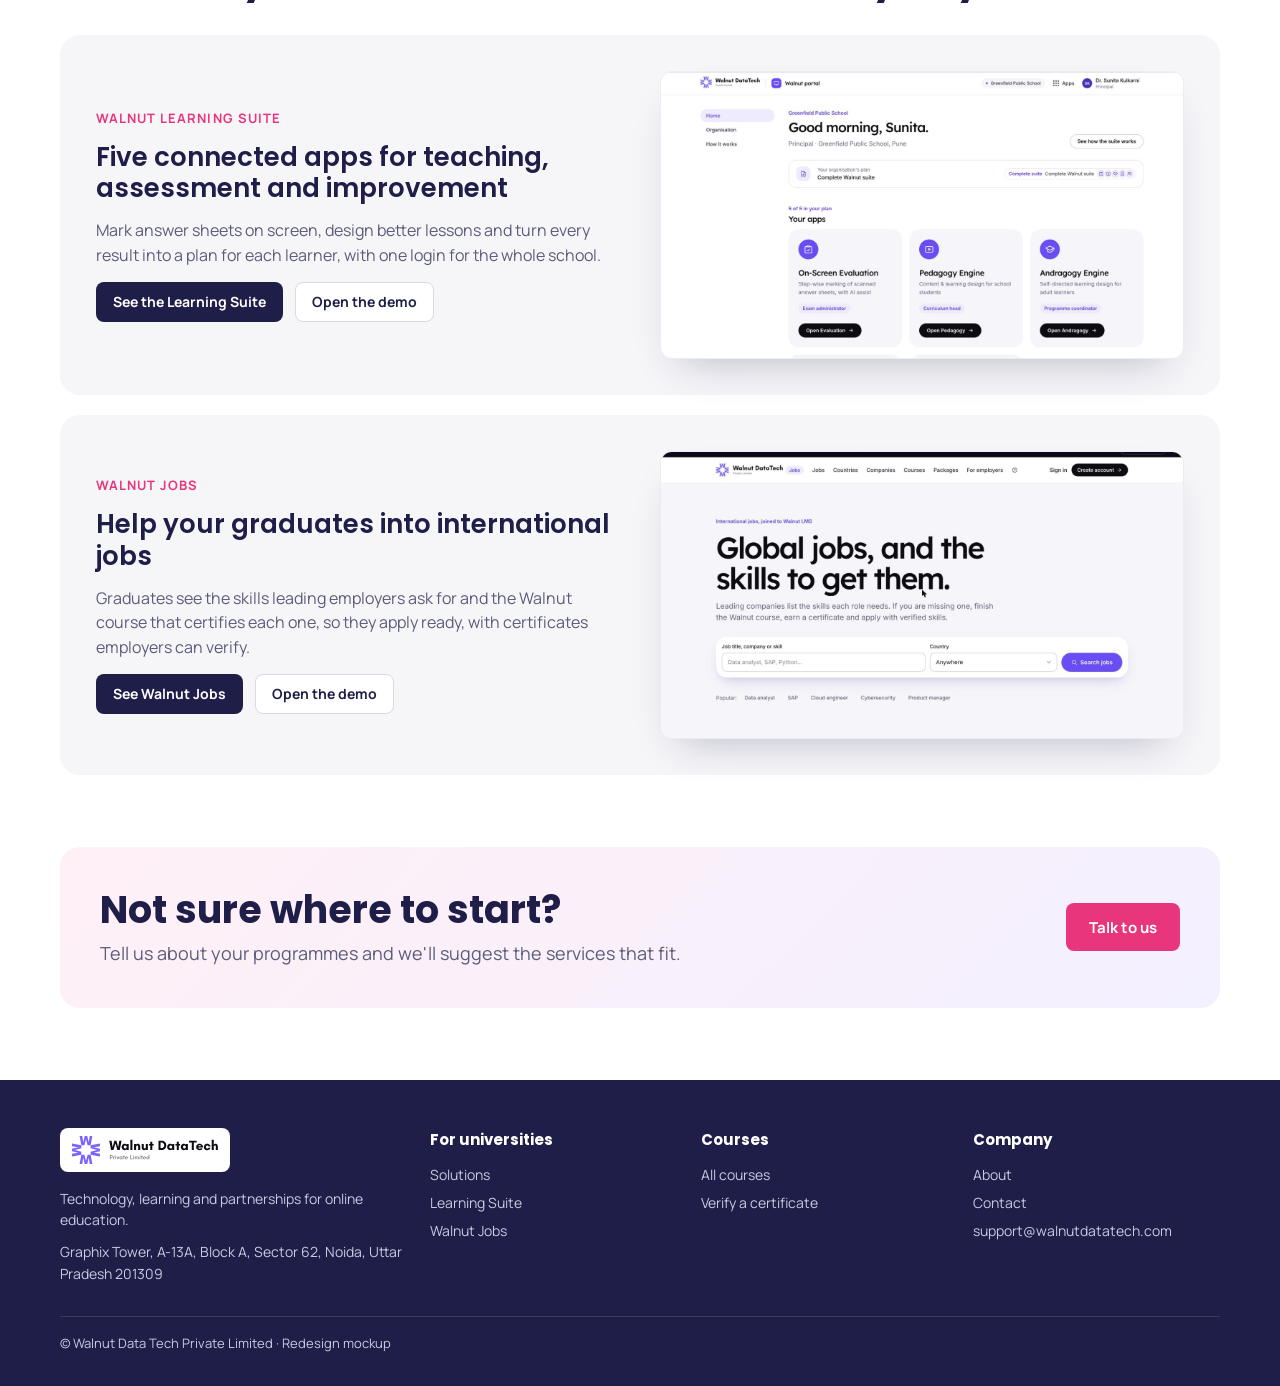
==== commit f2ab9b29: "Fix screenshot crop and stat wrap" ====
--- a/index.html
+++ b/index.html
@@ -48,7 +48,7 @@
           <div class="stat"><b>10</b><span>service areas</span></div>
           <div class="stat"><b>58</b><span>modules, take any</span></div>
           <div class="stat"><b>2</b><span>ways to pay</span></div>
-          <div class="stat"><b>UGC · DEB</b><span>rules built in</span></div>
+          <div class="stat"><b>UGC</b><span>and DEB rules built in</span></div>
         </div>
       </div>
       <div class="hero-shot"><img class="shot" src="images/evaluation.jpg" alt="Walnut On-Screen Evaluation dashboard showing exams, answer sheets evaluated and the exam pipeline" width="1456" height="797"></div>
--- a/styles.css
+++ b/styles.css
@@ -48,10 +48,10 @@
 .hero-text{display:flex;flex-direction:column;gap:20px}
 .hero-note{font-size:13px;color:var(--muted)}
 .hero-shot{border-radius:16px;overflow:hidden;box-shadow:0 30px 60px -20px rgba(30,30,72,.35);border:1px solid var(--line);background:#fff}
-.shot{width:100%;aspect-ratio:1456/797;object-fit:cover;object-position:bottom}
+.shot{width:100%;height:auto;aspect-ratio:1456/797;object-fit:cover;object-position:left bottom}
 .stats{display:grid;grid-template-columns:repeat(4,minmax(0,1fr));gap:14px;margin-top:8px}
 .stat{background:#fff;border:1px solid var(--line);border-radius:var(--radius);padding:14px 16px}
-.stat b{display:block;font-family:Poppins,sans-serif;font-size:26px;font-weight:700;color:var(--navy)}
+.stat b{display:block;font-family:Poppins,sans-serif;font-size:24px;font-weight:700;color:var(--navy);white-space:nowrap}
 .stat span{font-size:13px;color:var(--muted)}
 
 /* Cards and grids */
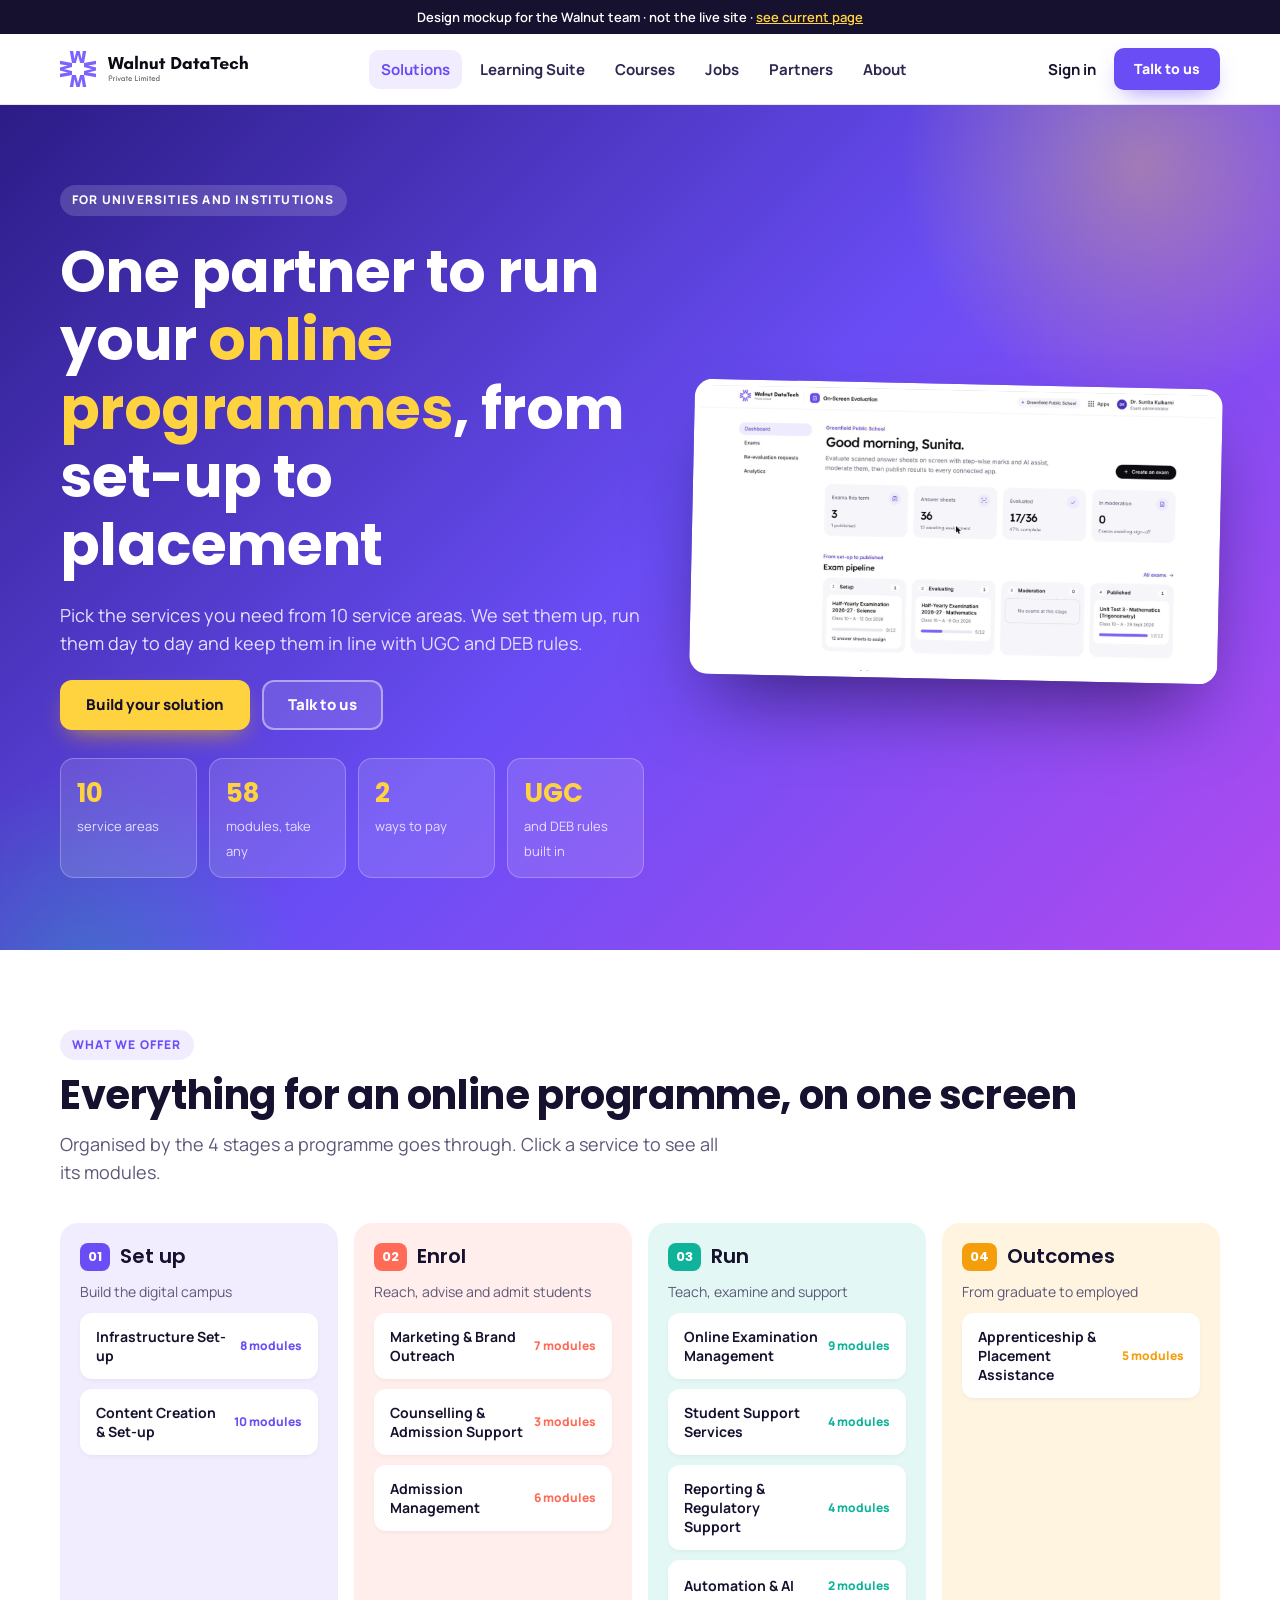
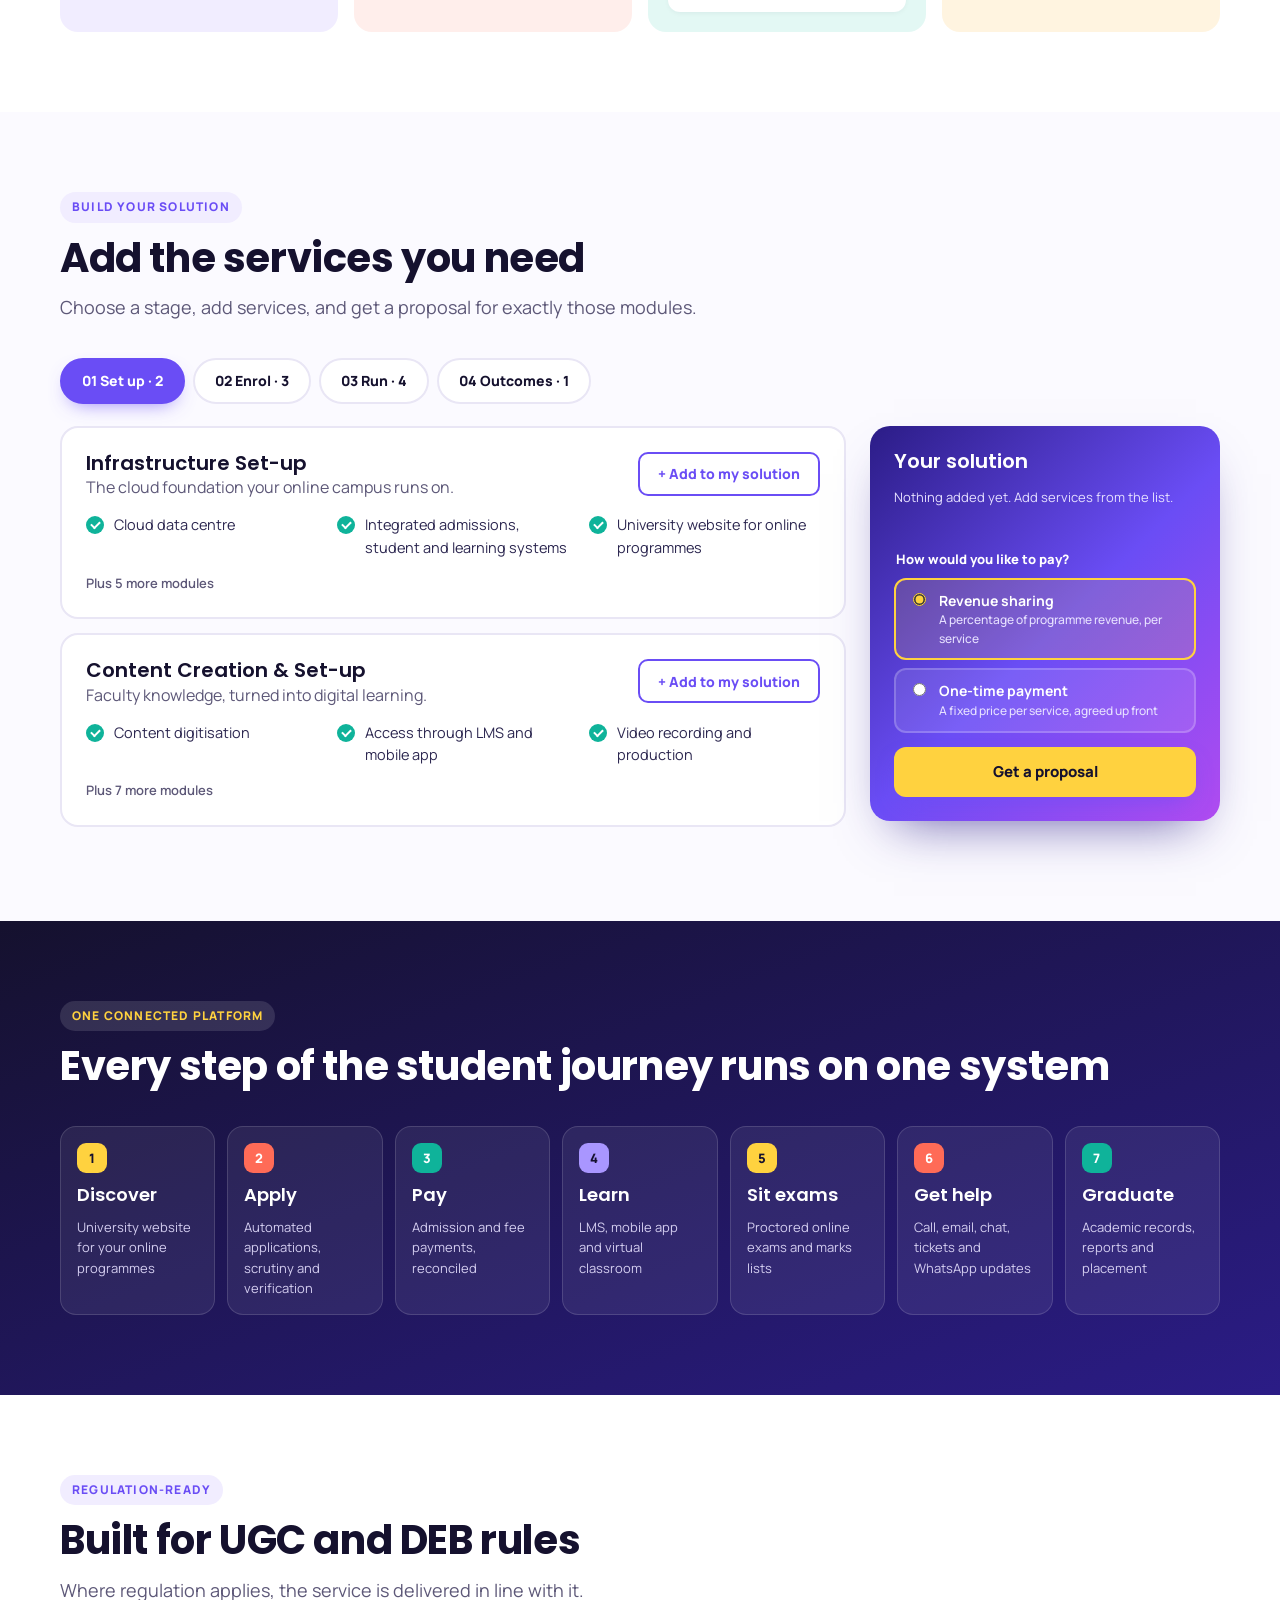
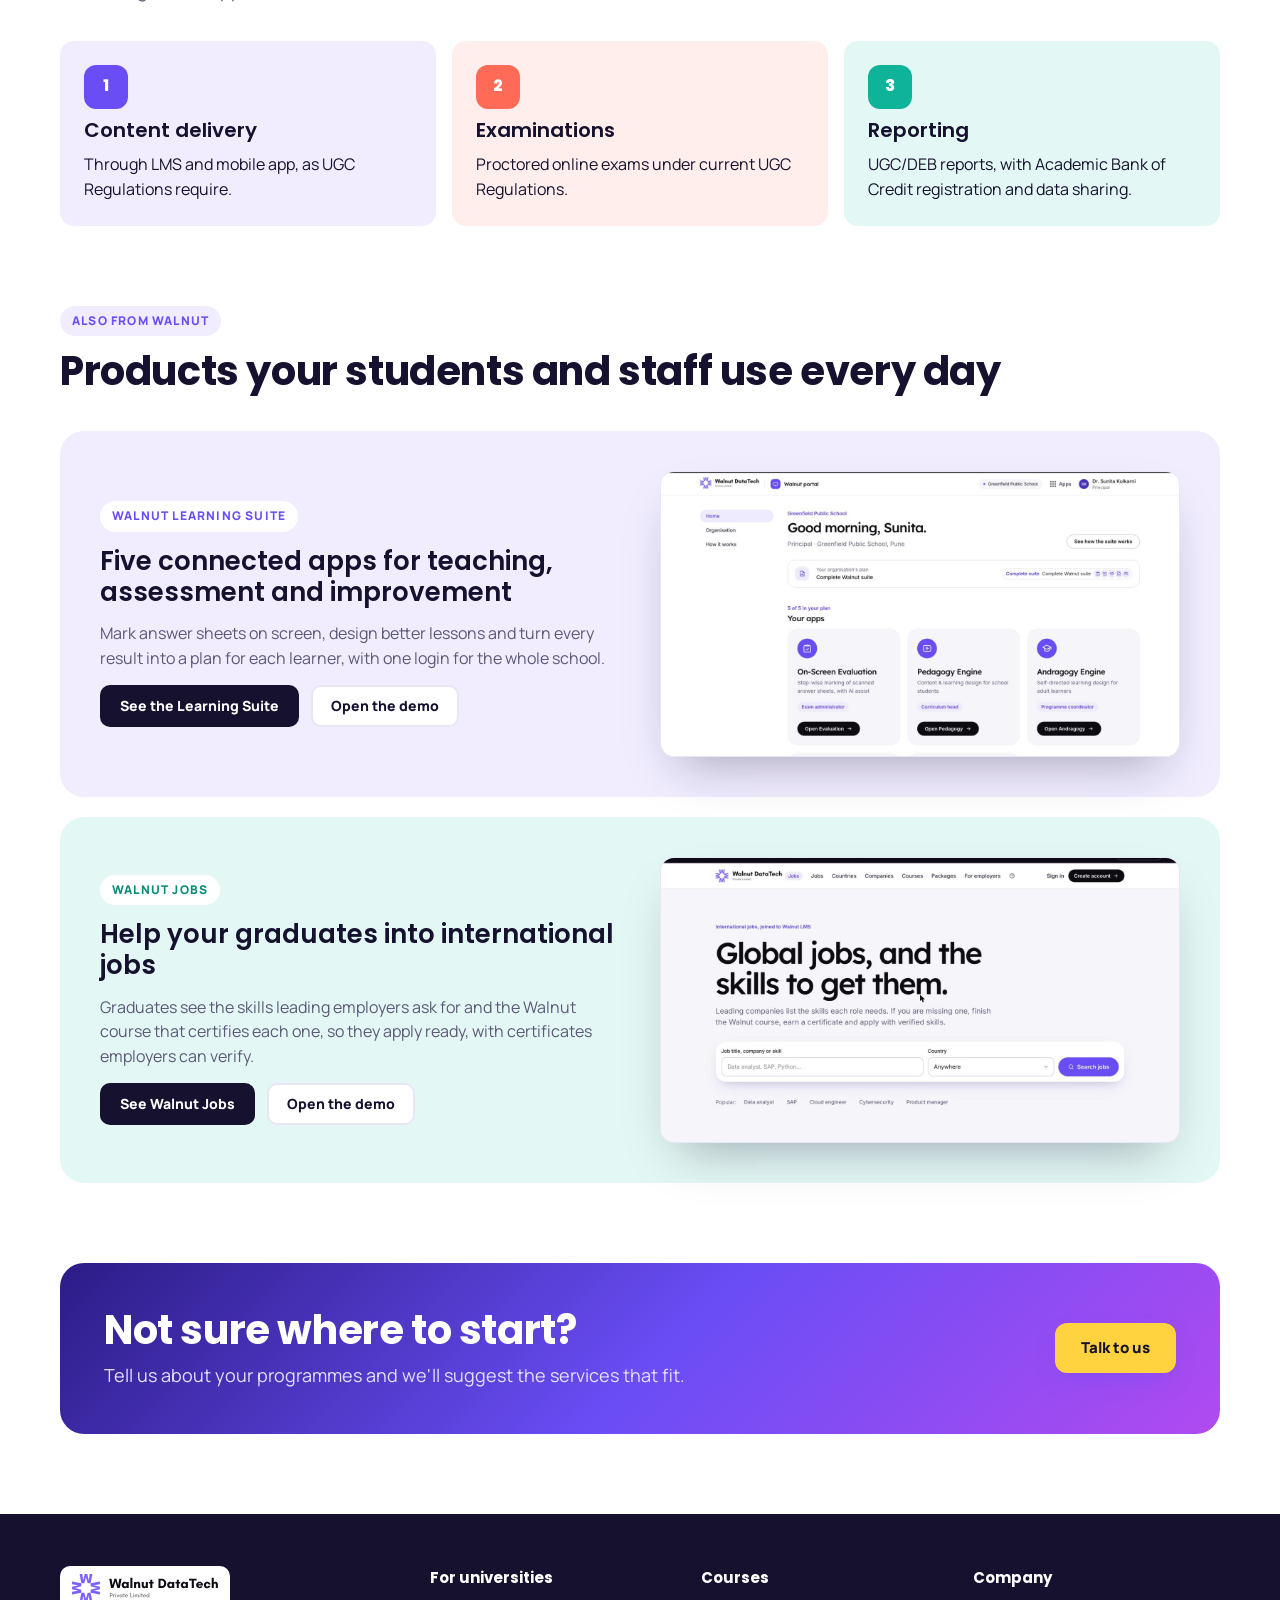
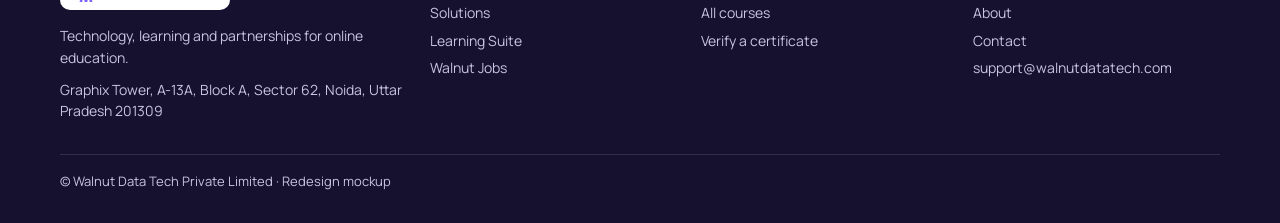
==== commit 6e50526e: "Vibrant violet theme built on the Walnut logo colours" ====
--- a/index.html
+++ b/index.html
@@ -9,7 +9,7 @@
 <link rel="preconnect" href="https://fonts.googleapis.com">
 <link rel="preconnect" href="https://fonts.gstatic.com" crossorigin>
 <link href="https://fonts.googleapis.com/css2?family=Poppins:wght@500;600;700&family=Manrope:wght@400;500;600;700&display=swap" rel="stylesheet">
-<link rel="stylesheet" href="styles.css">
+<link rel="stylesheet" href="styles.css?v=3">
 </head>
 <body>
 <div class="mock-banner">Design mockup for the Walnut team · not the live site · <a href="https://walnutdatatech.com/solutions/" style="color:#fff;text-decoration:underline">see current page</a></div>
@@ -41,8 +41,8 @@
         <h1>One partner to run your <span class="accent">online programmes</span>, from set-up to placement</h1>
         <p class="lead">Pick the services you need from 10 service areas. We set them up, run them day to day and keep them in line with UGC and DEB rules.</p>
         <div class="btn-row">
-          <a class="btn btn-primary" href="#build">Build your solution</a>
-          <a class="btn btn-outline" href="#contact">Talk to us</a>
+          <a class="btn btn-yellow" href="#build">Build your solution</a>
+          <a class="btn btn-ghost" href="#contact">Talk to us</a>
         </div>
         <div class="stats">
           <div class="stat"><b>10</b><span>service areas</span></div>
@@ -68,7 +68,7 @@
   </section>
 
   <!-- Builder -->
-  <section id="build" style="background:#FAFAFC">
+  <section id="build" style="background:#FBFAFF">
     <div class="wrap">
       <div class="sec-head">
         <span class="eyebrow">Build your solution</span>
@@ -122,9 +122,9 @@
         <p class="lead">Where regulation applies, the service is delivered in line with it.</p>
       </div>
       <div class="grid-3">
-        <div class="card"><h3>Content delivery</h3><p>Through LMS and mobile app, as UGC Regulations require.</p></div>
-        <div class="card"><h3>Examinations</h3><p>Proctored online exams under current UGC Regulations.</p></div>
-        <div class="card"><h3>Reporting</h3><p>UGC/DEB reports, with Academic Bank of Credit registration and data sharing.</p></div>
+        <div class="card c-violet"><span class="ico">1</span><h3>Content delivery</h3><p>Through LMS and mobile app, as UGC Regulations require.</p></div>
+        <div class="card c-coral"><span class="ico">2</span><h3>Examinations</h3><p>Proctored online exams under current UGC Regulations.</p></div>
+        <div class="card c-teal"><span class="ico">3</span><h3>Reporting</h3><p>UGC/DEB reports, with Academic Bank of Credit registration and data sharing.</p></div>
       </div>
     </div>
   </section>
@@ -133,7 +133,7 @@
   <section style="padding-top:0">
     <div class="wrap">
       <div class="sec-head"><span class="eyebrow">Also from Walnut</span><h2>Products your students and staff use every day</h2></div>
-      <div class="promo">
+      <div class="promo p-violet">
         <div style="display:flex;flex-direction:column;gap:14px">
           <span class="eyebrow">Walnut Learning Suite</span>
           <h3 style="font-size:26px">Five connected apps for teaching, assessment and improvement</h3>
@@ -142,7 +142,7 @@
         </div>
         <div class="shot-frame"><img class="shot" src="images/portal.jpg" alt="Walnut portal home showing the five Learning Suite apps for a principal" loading="lazy" width="1456" height="797"></div>
       </div>
-      <div class="promo">
+      <div class="promo p-teal">
         <div style="display:flex;flex-direction:column;gap:14px">
           <span class="eyebrow">Walnut Jobs</span>
           <h3 style="font-size:26px">Help your graduates into international jobs</h3>
@@ -202,7 +202,7 @@
 function renderMap(){
   const m=document.getElementById('stage-map');
   STAGES.forEach((s,i)=>{
-    const box=el('div',{className:'stage'},`<div class="stage-top"><span class="stage-num">${s.num}</span><h3>${s.name}</h3></div><p>${s.goal}</p>`);
+    const box=el('div',{className:'stage s'+i},`<div class="stage-top"><span class="stage-num">${s.num}</span><h3>${s.name}</h3></div><p>${s.goal}</p>`);
     SERVICES.filter(v=>v.st===i).forEach(v=>{
       const b=el('button',{type:'button',className:'svc-link'},`<span>${v.title}</span><small>${v.count} modules</small>`);
       b.onclick=()=>{stage=i;render();document.getElementById('build').scrollIntoView()};
--- a/styles.css
+++ b/styles.css
@@ -1,166 +1,224 @@
+/* Walnut theme: built on the logo violet (#7D62FF) + logo ink (#0D0C14), with vibrant accents */
 :root{
-  --navy:#1E1E48; --ink:#2B2B55; --muted:#5C5C7A; --pink:#E9357B; --pink-dark:#C81F63;
-  --pink-soft:#FDEBF2; --line:#ECECF2; --card:#F6F6F9; --white:#FFFFFF; --green:#1C8C5E;
-  --radius:12px;
+  --ink:#15112E; --text:#2C2750; --muted:#5D5878;
+  --violet:#6A4DF5; --violet-dark:#5236D9; --violet-logo:#7D62FF; --violet-soft:#F1EDFF;
+  --fuchsia:#C04BF2; --yellow:#FFD23F; --yellow-dark:#F5BC00;
+  --coral:#FF6B57; --coral-soft:#FFEEEB; --teal:#0FB39A; --teal-soft:#E3F8F4; --amber:#F59E0B; --amber-soft:#FFF4E0;
+  --line:#E9E6F5; --card:#F7F5FF; --white:#FFFFFF;
+  --grad:linear-gradient(135deg,#2B1C86 0%,#6A4DF5 52%,#B04BF0 100%);
+  --radius:14px;
 }
 *{box-sizing:border-box}
 html{scroll-behavior:smooth}
-body{margin:0;font-family:Manrope,system-ui,sans-serif;color:var(--navy);background:var(--white);line-height:1.55;-webkit-font-smoothing:antialiased}
-h1,h2,h3,.display{font-family:Poppins,system-ui,sans-serif;color:var(--navy);margin:0;line-height:1.2}
-h1{font-size:clamp(34px,5vw,56px);font-weight:700}
-h2{font-size:clamp(26px,3.2vw,38px);font-weight:700}
+body{margin:0;font-family:Manrope,system-ui,sans-serif;color:var(--ink);background:var(--white);line-height:1.55;-webkit-font-smoothing:antialiased}
+h1,h2,h3{font-family:Poppins,system-ui,sans-serif;color:var(--ink);margin:0;line-height:1.18}
+h1{font-size:clamp(34px,5vw,58px);font-weight:700;letter-spacing:-.01em}
+h2{font-size:clamp(26px,3.2vw,40px);font-weight:700;letter-spacing:-.01em}
 h3{font-size:20px;font-weight:600}
 p{margin:0}
-a{color:var(--pink);text-decoration:none}
-a:hover{color:var(--pink-dark)}
+a{color:var(--violet)}
+a{text-decoration:none}
+a:hover{color:var(--violet-dark)}
 img{max-width:100%;display:block}
 .wrap{max-width:1200px;margin:0 auto;padding:0 20px}
-.eyebrow{font-size:13px;font-weight:700;letter-spacing:.08em;text-transform:uppercase;color:var(--pink)}
+.eyebrow{display:inline-flex;align-self:flex-start;font-size:12px;font-weight:800;letter-spacing:.1em;text-transform:uppercase;color:var(--violet);background:var(--violet-soft);padding:6px 12px;border-radius:999px}
 .lead{font-size:18px;color:var(--muted);max-width:680px}
-.accent{color:var(--pink)}
-section{padding:72px 0}
-.sec-head{display:flex;flex-direction:column;gap:10px;margin-bottom:32px}
+.accent{background:linear-gradient(90deg,var(--violet),var(--fuchsia));-webkit-background-clip:text;background-clip:text;color:transparent}
+section{padding:80px 0}
+.sec-head{display:flex;flex-direction:column;gap:12px;margin-bottom:36px}
 
 /* Buttons */
-.btn{display:inline-flex;align-items:center;justify-content:center;gap:8px;min-height:48px;padding:0 22px;border-radius:8px;font-weight:700;font-size:15px;border:1px solid transparent;cursor:pointer;font-family:inherit;transition:background .15s,border-color .15s}
-.btn-primary{background:var(--pink);color:#fff}
-.btn-primary:hover{background:var(--pink-dark);color:#fff}
-.btn-outline{background:#fff;color:var(--navy);border-color:#D9D9E3}
-.btn-outline:hover{border-color:var(--pink);color:var(--pink)}
-.btn-dark{background:var(--navy);color:#fff}
-.btn-dark:hover{background:#12122F;color:#fff}
-.btn-sm{min-height:40px;padding:0 16px;font-size:14px}
+.btn{display:inline-flex;align-items:center;justify-content:center;gap:8px;min-height:50px;padding:0 24px;border-radius:12px;font-weight:800;font-size:15px;border:2px solid transparent;cursor:pointer;font-family:inherit;transition:transform .15s,background .15s,box-shadow .15s}
+.btn:hover{transform:translateY(-1px)}
+.btn-primary{background:var(--violet);color:#fff;box-shadow:0 10px 24px -10px rgba(106,77,245,.7)}
+.btn-primary:hover{background:var(--violet-dark);color:#fff}
+.btn-yellow{background:var(--yellow);color:var(--ink);box-shadow:0 10px 24px -10px rgba(245,188,0,.8)}
+.btn-yellow:hover{background:var(--yellow-dark);color:var(--ink)}
+.btn-outline{background:#fff;color:var(--ink);border-color:var(--line)}
+.btn-outline:hover{border-color:var(--violet);color:var(--violet)}
+.btn-ghost{background:rgba(255,255,255,.12);color:#fff;border-color:rgba(255,255,255,.45)}
+.btn-ghost:hover{background:rgba(255,255,255,.22);color:#fff}
+.btn-dark{background:var(--ink);color:#fff}
+.btn-dark:hover{background:#000;color:#fff}
+.btn-sm{min-height:42px;padding:0 18px;font-size:14px;border-radius:10px}
 .btn-row{display:flex;flex-wrap:wrap;gap:12px;align-items:center}
 
 /* Header */
-.site-header{position:sticky;top:0;z-index:10;background:#fff;border-bottom:1px solid var(--line)}
-.site-header .wrap{display:flex;align-items:center;justify-content:space-between;gap:16px;min-height:68px;flex-wrap:wrap}
-.logo img{height:34px;width:auto}
-.nav{display:flex;flex-wrap:wrap;gap:24px;font-size:15px;font-weight:600}
-.nav a{color:var(--navy)}
-.nav a:hover,.nav a.active{color:var(--pink)}
+.mock-banner{background:var(--ink);color:#fff;text-align:center;font-size:13px;font-weight:600;padding:7px 12px}
+.mock-banner a{color:var(--yellow)!important}
+.site-header{position:sticky;top:0;z-index:10;background:rgba(255,255,255,.92);backdrop-filter:blur(10px);border-bottom:1px solid var(--line)}
+.site-header .wrap{display:flex;align-items:center;justify-content:space-between;gap:16px;min-height:70px;flex-wrap:wrap}
+.logo img{height:36px;width:auto}
+.nav{display:flex;flex-wrap:wrap;gap:6px;font-size:15px;font-weight:700}
+.nav a{color:var(--text);padding:8px 12px;border-radius:10px}
+.nav a:hover{background:var(--violet-soft);color:var(--violet)}
+.nav a.active{background:var(--violet-soft);color:var(--violet)}
 .header-cta{display:flex;gap:10px;align-items:center}
-.header-cta .signin{color:var(--navy);font-weight:600;font-size:15px;padding:0 8px}
-
-/* Hero */
-.hero{background:linear-gradient(180deg,#FFF0F6 0%,#FFFFFF 100%);padding:72px 0 56px}
-.hero .wrap{display:grid;grid-template-columns:1.1fr .9fr;gap:48px;align-items:center}
-.hero-text{display:flex;flex-direction:column;gap:20px}
-.hero-note{font-size:13px;color:var(--muted)}
-.hero-shot{border-radius:16px;overflow:hidden;box-shadow:0 30px 60px -20px rgba(30,30,72,.35);border:1px solid var(--line);background:#fff}
+.header-cta .signin{color:var(--ink);font-weight:700;font-size:15px;padding:0 8px}
+
+/* Hero (vibrant violet gradient) */
+.hero{background:var(--grad);padding:80px 0 72px;position:relative;overflow:hidden;color:#fff}
+.hero::before{content:"";position:absolute;width:520px;height:520px;border-radius:50%;background:radial-gradient(circle,rgba(255,210,63,.35),transparent 65%);top:-200px;right:-120px}
+.hero::after{content:"";position:absolute;width:460px;height:460px;border-radius:50%;background:radial-gradient(circle,rgba(15,179,154,.35),transparent 65%);bottom:-260px;left:-140px}
+.hero .wrap{display:grid;grid-template-columns:1.05fr .95fr;gap:48px;align-items:center;position:relative;z-index:1}
+.hero-text{display:flex;flex-direction:column;gap:22px}
+.hero h1{color:#fff}
+.hero h1 .accent{background:none;-webkit-background-clip:initial;background-clip:initial;color:var(--yellow)}
+.hero .lead{color:#E6E0FF}
+.hero .eyebrow{background:rgba(255,255,255,.16);color:#fff}
+.hero-note{font-size:13px;color:#D9D1FF}
+.hero-shot{border-radius:18px;overflow:hidden;box-shadow:0 40px 80px -24px rgba(10,5,40,.6);border:6px solid rgba(255,255,255,.18);background:#fff;transform:rotate(1.2deg)}
 .shot{width:100%;height:auto;aspect-ratio:1456/797;object-fit:cover;object-position:left bottom}
-.stats{display:grid;grid-template-columns:repeat(4,minmax(0,1fr));gap:14px;margin-top:8px}
-.stat{background:#fff;border:1px solid var(--line);border-radius:var(--radius);padding:14px 16px}
-.stat b{display:block;font-family:Poppins,sans-serif;font-size:24px;font-weight:700;color:var(--navy);white-space:nowrap}
-.stat span{font-size:13px;color:var(--muted)}
+.stats{display:grid;grid-template-columns:repeat(4,minmax(0,1fr));gap:12px;margin-top:6px}
+.stat{background:rgba(255,255,255,.12);border:1px solid rgba(255,255,255,.25);border-radius:var(--radius);padding:14px 16px}
+.stat b{display:block;font-family:Poppins,sans-serif;font-size:26px;font-weight:700;color:var(--yellow);white-space:nowrap}
+.stat span{font-size:13px;color:#E6E0FF}
 
 /* Cards and grids */
 .grid-4{display:grid;grid-template-columns:repeat(4,minmax(0,1fr));gap:16px}
 .grid-3{display:grid;grid-template-columns:repeat(3,minmax(0,1fr));gap:16px}
-.grid-2{display:grid;grid-template-columns:repeat(2,minmax(0,1fr));gap:20px}
+.grid-2{display:grid;grid-template-columns:repeat(2,minmax(0,1fr));gap:24px}
 .grid-5{display:grid;grid-template-columns:repeat(5,minmax(0,1fr));gap:14px}
-.card{background:var(--card);border-radius:var(--radius);padding:22px;display:flex;flex-direction:column;gap:10px}
-.card-white{background:#fff;border:1px solid var(--line)}
-
-/* Stage map */
-.stage{background:var(--card);border-radius:16px;padding:20px;display:flex;flex-direction:column;gap:10px}
-.stage-top{display:flex;align-items:baseline;gap:10px}
-.stage-num{font-family:Poppins,sans-serif;font-weight:700;color:var(--pink);font-size:15px}
+.card{background:var(--card);border-radius:var(--radius);padding:24px;display:flex;flex-direction:column;gap:10px}
+.card .ico{width:44px;height:44px;border-radius:12px;display:flex;align-items:center;justify-content:center;color:#fff;font-weight:800;font-family:Poppins,sans-serif}
+.c-violet{--c:var(--violet);--bg:var(--violet-soft)}
+.c-coral{--c:var(--coral);--bg:var(--coral-soft)}
+.c-teal{--c:var(--teal);--bg:var(--teal-soft)}
+.c-amber{--c:var(--amber);--bg:var(--amber-soft)}
+.card.c-violet,.card.c-coral,.card.c-teal,.card.c-amber{background:var(--bg)}
+.card .ico{background:var(--c)}
+
+/* Stage map: each stage its own colour */
+.stage{background:var(--bg);border-radius:18px;padding:20px;display:flex;flex-direction:column;gap:10px}
+.stage.s0{--c:var(--violet);--bg:var(--violet-soft)}
+.stage.s1{--c:var(--coral);--bg:var(--coral-soft)}
+.stage.s2{--c:var(--teal);--bg:var(--teal-soft)}
+.stage.s3{--c:var(--amber);--bg:var(--amber-soft)}
+.stage-top{display:flex;align-items:center;gap:10px}
+.stage-num{font-family:Poppins,sans-serif;font-weight:700;color:#fff;background:var(--c);font-size:13px;border-radius:8px;padding:4px 8px}
 .stage p{font-size:14px;color:var(--muted)}
-.svc-link{display:flex;justify-content:space-between;align-items:center;gap:10px;background:#fff;border:1px solid var(--line);border-radius:10px;padding:12px 14px;min-height:50px;color:var(--navy);font-weight:600;font-size:14px;text-align:left;cursor:pointer;font-family:inherit;width:100%}
-.svc-link:hover{border-color:var(--pink);color:var(--navy)}
-.svc-link small{font-weight:600;color:var(--muted);font-size:12px;white-space:nowrap}
+.svc-link{display:flex;justify-content:space-between;align-items:center;gap:10px;background:#fff;border:2px solid transparent;border-radius:12px;padding:12px 14px;min-height:52px;color:var(--ink);font-weight:700;font-size:14px;text-align:left;cursor:pointer;font-family:inherit;width:100%;box-shadow:0 2px 6px -2px rgba(21,17,46,.08)}
+.svc-link:hover{border-color:var(--c)}
+.svc-link small{font-weight:800;color:var(--c);font-size:12px;white-space:nowrap}
 
 /* Builder */
-.tabs{display:flex;flex-wrap:wrap;gap:8px;margin-bottom:20px}
-.tab{min-height:44px;padding:0 18px;border-radius:999px;border:1px solid #D9D9E3;background:#fff;font-weight:700;font-size:14px;color:var(--navy);cursor:pointer;font-family:inherit}
-.tab[aria-selected="true"]{background:var(--navy);border-color:var(--navy);color:#fff}
-.builder{display:grid;grid-template-columns:1fr 340px;gap:24px;align-items:start}
-.svc-card{background:#fff;border:1px solid var(--line);border-radius:16px;padding:24px;display:flex;flex-direction:column;gap:14px;margin-bottom:14px}
-.svc-card.added{border-color:var(--pink);box-shadow:0 0 0 3px var(--pink-soft)}
+.tabs{display:flex;flex-wrap:wrap;gap:8px;margin-bottom:22px}
+.tab{min-height:46px;padding:0 20px;border-radius:999px;border:2px solid var(--line);background:#fff;font-weight:800;font-size:14px;color:var(--ink);cursor:pointer;font-family:inherit}
+.tab:hover{border-color:var(--violet)}
+.tab[aria-selected="true"]{background:var(--violet);border-color:var(--violet);color:#fff;box-shadow:0 8px 20px -10px rgba(106,77,245,.8)}
+.builder{display:grid;grid-template-columns:1fr 350px;gap:24px;align-items:start}
+.svc-card{background:#fff;border:2px solid var(--line);border-radius:18px;padding:24px;display:flex;flex-direction:column;gap:14px;margin-bottom:14px}
+.svc-card.added{border-color:var(--violet);box-shadow:0 0 0 4px var(--violet-soft)}
 .svc-card-top{display:flex;justify-content:space-between;gap:12px;align-items:flex-start;flex-wrap:wrap}
 .svc-card-top p{color:var(--muted)}
-.ticks{list-style:none;margin:0;padding:0;display:grid;grid-template-columns:repeat(auto-fill,minmax(230px,1fr));gap:8px 20px}
-.ticks li{position:relative;padding-left:26px;font-size:14px;color:var(--ink)}
-.ticks li::before{content:"";position:absolute;left:0;top:3px;width:16px;height:16px;border-radius:50%;background:var(--pink-soft)}
-.ticks li::after{content:"";position:absolute;left:5px;top:7px;width:6px;height:4px;border-left:2px solid var(--pink);border-bottom:2px solid var(--pink);transform:rotate(-45deg)}
-.more{font-size:13px;color:var(--muted)}
-.add-btn{min-height:44px;padding:0 16px;border-radius:8px;border:1px solid #D9D9E3;background:#fff;font-weight:700;font-size:14px;color:var(--navy);cursor:pointer;font-family:inherit}
-.add-btn[aria-pressed="true"]{background:var(--pink-soft);border-color:var(--pink);color:var(--pink-dark)}
-.summary{position:sticky;top:88px;background:var(--navy);color:#fff;border-radius:16px;padding:22px;display:flex;flex-direction:column;gap:14px}
+.ticks{list-style:none;margin:0;padding:0;display:grid;grid-template-columns:repeat(auto-fill,minmax(230px,1fr));gap:10px 20px}
+.ticks li{position:relative;padding-left:28px;font-size:14.5px;color:var(--text)}
+.ticks li::before{content:"";position:absolute;left:0;top:2px;width:18px;height:18px;border-radius:50%;background:var(--teal)}
+.ticks li::after{content:"";position:absolute;left:5px;top:7px;width:7px;height:4px;border-left:2px solid #fff;border-bottom:2px solid #fff;transform:rotate(-45deg)}
+.more{font-size:13px;color:var(--muted);font-weight:600}
+.add-btn{min-height:44px;padding:0 18px;border-radius:10px;border:2px solid var(--violet);background:#fff;font-weight:800;font-size:14px;color:var(--violet);cursor:pointer;font-family:inherit}
+.add-btn:hover{background:var(--violet-soft)}
+.add-btn[aria-pressed="true"]{background:var(--violet);color:#fff}
+.summary{position:sticky;top:96px;background:var(--grad);color:#fff;border-radius:20px;padding:24px;display:flex;flex-direction:column;gap:14px;box-shadow:0 24px 50px -24px rgba(43,28,134,.7)}
 .summary h3{color:#fff}
 .summary ul{list-style:none;margin:0;padding:0;display:flex;flex-direction:column;gap:8px}
-.summary li{display:flex;justify-content:space-between;gap:10px;align-items:center;font-size:14px;border-bottom:1px solid rgba(255,255,255,.12);padding-bottom:8px}
-.summary li button{background:none;border:0;color:#C9C9E0;font-size:20px;cursor:pointer;min-width:36px;min-height:36px}
-.summary .empty,.summary .count{font-size:13px;color:#C9C9E0}
+.summary li{display:flex;justify-content:space-between;gap:10px;align-items:center;font-size:14px;font-weight:700;background:rgba(255,255,255,.12);border-radius:10px;padding:6px 6px 6px 12px}
+.summary li button{background:none;border:0;color:#fff;font-size:20px;cursor:pointer;min-width:36px;min-height:36px}
+.summary .empty,.summary .count{font-size:13px;color:#E6E0FF}
 .pay{display:flex;flex-direction:column;gap:8px;border:0;margin:0;padding:0}
-.pay legend{font-size:13px;font-weight:700;margin-bottom:8px}
-.pay label{display:flex;gap:10px;align-items:flex-start;background:rgba(255,255,255,.06);border:1px solid rgba(255,255,255,.15);border-radius:10px;padding:10px 12px;cursor:pointer;font-size:14px}
-.pay label:has(input:checked){border-color:var(--pink);background:rgba(233,53,123,.15)}
-.pay input{accent-color:var(--pink);margin-top:3px}
-.pay small{display:block;color:#C9C9E0;font-size:12px}
-
-/* Journey */
-.dark{background:var(--navy);color:#fff}
+.pay legend{font-size:13px;font-weight:800;margin-bottom:8px}
+.pay label{display:flex;gap:10px;align-items:flex-start;background:rgba(255,255,255,.1);border:2px solid rgba(255,255,255,.2);border-radius:12px;padding:10px 12px;cursor:pointer;font-size:14px;font-weight:700}
+.pay label:has(input:checked){border-color:var(--yellow);background:rgba(255,210,63,.15)}
+.pay input{accent-color:var(--yellow);margin-top:3px}
+.pay small{display:block;color:#E6E0FF;font-size:12px;font-weight:500}
+.summary .btn{background:var(--yellow);color:var(--ink)}
+.summary .btn:hover{background:var(--yellow-dark);color:var(--ink)}
+
+/* Dark gradient band */
+.dark{background:linear-gradient(160deg,#15112E 0%,#2B1C86 100%);color:#fff}
 .dark h2,.dark h3{color:#fff}
-.dark .eyebrow{color:#FF8DB8}
-.journey{list-style:none;margin:0;padding:0;display:grid;grid-template-columns:repeat(7,minmax(0,1fr));gap:12px;counter-reset:j}
-.journey li{background:rgba(255,255,255,.06);border:1px solid rgba(255,255,255,.12);border-radius:12px;padding:16px;display:flex;flex-direction:column;gap:6px}
-.journey .n{font-size:12px;font-weight:700;color:#FF8DB8}
+.dark .eyebrow{background:rgba(255,255,255,.12);color:var(--yellow)}
+.journey{list-style:none;margin:0;padding:0;display:grid;grid-template-columns:repeat(7,minmax(0,1fr));gap:12px}
+.journey li{background:rgba(255,255,255,.07);border:1px solid rgba(255,255,255,.14);border-radius:16px;padding:16px;display:flex;flex-direction:column;gap:8px}
+.journey .n{width:30px;height:30px;border-radius:9px;display:flex;align-items:center;justify-content:center;font-size:13px;font-weight:800;color:var(--ink);background:var(--yellow)}
+.journey li:nth-child(4n+2) .n{background:var(--coral);color:#fff}
+.journey li:nth-child(4n+3) .n{background:var(--teal);color:#fff}
+.journey li:nth-child(4n+4) .n{background:#A996FF;color:var(--ink)}
 .journey b{font-family:Poppins,sans-serif;font-size:18px;font-weight:600}
-.journey span:last-child{font-size:13px;color:#C9C9E0}
+.journey span:last-child{font-size:13px;color:#D4CEF0}
 
 /* Product promo */
-.promo{display:grid;grid-template-columns:1fr 1fr;gap:40px;align-items:center;background:var(--card);border-radius:20px;padding:36px}
+.promo{display:grid;grid-template-columns:1fr 1fr;gap:40px;align-items:center;border-radius:24px;padding:40px}
+.promo.p-violet{background:var(--violet-soft)}
+.promo.p-teal{background:var(--teal-soft)}
 .promo + .promo{margin-top:20px}
-.promo .shot-frame{border-radius:12px;overflow:hidden;border:1px solid var(--line);box-shadow:0 20px 40px -20px rgba(30,30,72,.3);background:#fff}
+.promo .eyebrow{background:#fff}
+.promo.p-teal .eyebrow{color:#0B8A77}
+.shot-frame{border-radius:14px;overflow:hidden;border:1px solid var(--line);box-shadow:0 24px 48px -20px rgba(21,17,46,.35);background:#fff}
 
 /* Learning suite */
-.app-card{background:#fff;border:1px solid var(--line);border-radius:14px;overflow:hidden;display:flex;flex-direction:column}
-.app-card .thumb{aspect-ratio:16/10;object-fit:cover;object-position:top left;width:100%;border-bottom:1px solid var(--line)}
+.app-card{background:#fff;border:2px solid var(--line);border-radius:18px;overflow:hidden;display:flex;flex-direction:column;transition:border-color .15s,transform .15s}
+.app-card:hover{border-color:var(--c);transform:translateY(-3px)}
+.app-card .band{height:6px;background:var(--c)}
+.app-card .thumb{aspect-ratio:16/10;object-fit:cover;object-position:left 6%;width:100%;border-bottom:1px solid var(--line)}
 .app-card .body{padding:16px;display:flex;flex-direction:column;gap:8px;flex:1}
 .app-card h3{font-size:17px}
-.app-card p{font-size:14px;color:var(--ink)}
+.app-card p{font-size:14px;color:var(--text)}
 .app-card .who{font-size:12px;color:var(--muted);margin-top:auto;padding-top:8px;border-top:1px solid var(--line)}
-.app-card button{margin-top:6px}
-.loop{background:var(--navy);border-radius:20px;padding:32px;display:flex;flex-direction:column;gap:20px}
-.loop .core{align-self:center;background:var(--pink);color:#fff;font-weight:700;border-radius:999px;padding:10px 20px;font-size:15px}
+.app-card .btn{border-color:var(--c);color:var(--c)}
+.app-card:nth-child(1){--c:var(--violet)}
+.app-card:nth-child(2){--c:var(--coral)}
+.app-card:nth-child(3){--c:var(--teal)}
+.app-card:nth-child(4){--c:var(--amber)}
+.app-card:nth-child(5){--c:var(--fuchsia)}
+.loop{background:var(--grad);border-radius:24px;padding:34px;display:flex;flex-direction:column;gap:22px;box-shadow:0 30px 60px -30px rgba(43,28,134,.8)}
+.loop .core{align-self:center;background:var(--yellow);color:var(--ink);font-weight:800;border-radius:999px;padding:10px 22px;font-size:15px}
 .loop ol{list-style:none;margin:0;padding:0;display:grid;grid-template-columns:repeat(4,minmax(0,1fr));gap:14px}
-.loop li{background:rgba(255,255,255,.06);border:1px solid rgba(255,255,255,.12);border-radius:14px;padding:18px;display:flex;flex-direction:column;gap:8px;color:#fff;position:relative}
-.loop li .step{font-size:12px;font-weight:700;color:#FF8DB8}
+.loop li{background:#fff;border-radius:16px;padding:18px;display:flex;flex-direction:column;gap:8px;color:var(--ink)}
+.loop li .step{font-size:11px;font-weight:800;letter-spacing:.06em;color:#fff;background:var(--c);align-self:flex-start;padding:4px 8px;border-radius:6px}
+.loop li:nth-child(1){--c:var(--violet)}
+.loop li:nth-child(2){--c:var(--coral)}
+.loop li:nth-child(3){--c:var(--teal)}
+.loop li:nth-child(4){--c:var(--amber)}
 .loop li b{font-family:Poppins,sans-serif;font-size:17px;font-weight:600;line-height:1.3}
-.loop li span:last-child{font-size:13px;color:#C9C9E0}
-.loop .foot{font-size:13px;color:#C9C9E0;text-align:center}
-.viewer{display:grid;grid-template-columns:.9fr 1.1fr;gap:32px;align-items:center;background:var(--card);border-radius:20px;padding:32px}
+.loop li span:last-child{font-size:13px;color:var(--muted)}
+.loop .foot{font-size:14px;color:#E6E0FF;text-align:center}
+.viewer{display:grid;grid-template-columns:.9fr 1.1fr;gap:32px;align-items:center;background:#fff;border:2px solid var(--line);border-radius:24px;padding:34px}
 .viewer .info{display:flex;flex-direction:column;gap:14px}
 .viewer .for{font-size:14px;color:var(--muted)}
-.viewer .for b{color:var(--navy)}
-.table-wrap{overflow-x:auto;border:1px solid var(--line);border-radius:14px}
+.viewer .for b{color:var(--ink)}
+.table-wrap{overflow-x:auto;border:2px solid var(--line);border-radius:18px}
 table{width:100%;border-collapse:collapse;font-size:15px;min-width:620px}
-th{text-align:left;background:var(--card);padding:14px 18px;font-weight:700}
+th{text-align:left;background:var(--violet);color:#fff;padding:14px 18px;font-weight:800}
 td{padding:14px 18px;border-top:1px solid var(--line)}
-td.app{color:var(--pink);font-weight:700}
-.plan{background:#fff;border:1px solid var(--line);border-radius:16px;padding:24px;display:flex;flex-direction:column;gap:10px}
-.plan.featured{border:2px solid var(--pink);position:relative}
-.plan .tag{position:absolute;top:-12px;left:20px;background:var(--pink);color:#fff;font-size:12px;font-weight:700;padding:3px 10px;border-radius:999px}
+tr:nth-child(even) td{background:#FBFAFF}
+td.app{color:var(--violet);font-weight:800}
+.plan{background:#fff;border:2px solid var(--line);border-radius:20px;padding:26px;display:flex;flex-direction:column;gap:10px}
+.plan.featured{background:var(--grad);border-color:transparent;color:#fff;position:relative;box-shadow:0 24px 50px -24px rgba(43,28,134,.8)}
+.plan.featured h3{color:#fff}
+.plan.featured p,.plan.featured .apps{color:#E6E0FF}
+.plan.featured .btn{background:var(--yellow);color:var(--ink);box-shadow:none}
+.plan .tag{position:absolute;top:-13px;left:22px;background:var(--yellow);color:var(--ink);font-size:12px;font-weight:800;padding:4px 12px;border-radius:999px}
 .plan p{color:var(--muted);font-size:15px}
-.plan .apps{font-size:13px;color:var(--ink);font-weight:600}
-form.demo{background:#fff;border:1px solid var(--line);border-radius:16px;padding:24px;display:grid;grid-template-columns:1fr 1fr;gap:14px}
-form.demo label{display:flex;flex-direction:column;gap:6px;font-size:14px;font-weight:700}
-form.demo input,form.demo select{font-family:inherit;font-size:15px;min-height:46px;padding:0 12px;border:1px solid #D9D9E3;border-radius:8px}
-form.demo input:focus,form.demo select:focus{outline:2px solid var(--pink);outline-offset:1px}
+.plan .apps{font-size:13px;color:var(--text);font-weight:700}
+form.demo{background:#fff;border:2px solid var(--line);border-radius:20px;padding:26px;display:grid;grid-template-columns:1fr 1fr;gap:14px;box-shadow:0 24px 50px -30px rgba(43,28,134,.5)}
+form.demo label{display:flex;flex-direction:column;gap:6px;font-size:14px;font-weight:800}
+form.demo input,form.demo select{font-family:inherit;font-size:15px;min-height:48px;padding:0 12px;border:2px solid var(--line);border-radius:10px}
+form.demo input:focus,form.demo select:focus{outline:none;border-color:var(--violet);box-shadow:0 0 0 4px var(--violet-soft)}
 form.demo .full{grid-column:1/-1}
 
 /* CTA + footer */
-.cta{background:linear-gradient(135deg,#FFF0F6,#F3F0FF);border-radius:20px;padding:40px;display:flex;justify-content:space-between;align-items:center;gap:20px;flex-wrap:wrap}
-.site-footer{background:var(--navy);color:#C9C9E0;padding:48px 0 32px;font-size:14px}
+.cta{background:var(--grad);border-radius:24px;padding:44px;display:flex;justify-content:space-between;align-items:center;gap:20px;flex-wrap:wrap;position:relative;overflow:hidden}
+.cta h2{color:#fff}
+.cta .lead{color:#E6E0FF}
+.cta .btn{background:var(--yellow);color:var(--ink)}
+.site-footer{background:var(--ink);color:#C9C4E0;padding:52px 0 32px;font-size:14px}
 .site-footer .cols{display:grid;grid-template-columns:1.4fr repeat(3,1fr);gap:24px}
 .site-footer h4{color:#fff;margin:0 0 10px;font-family:Poppins,sans-serif;font-size:15px}
-.site-footer a{color:#C9C9E0;display:block;padding:3px 0}
-.site-footer a:hover{color:#fff}
-.site-footer .logo-box{background:#fff;border-radius:8px;padding:8px 12px;display:inline-block;margin-bottom:10px}
+.site-footer a{color:#C9C4E0;display:block;padding:3px 0}
+.site-footer a:hover{color:var(--yellow)}
+.site-footer .logo-box{background:#fff;border-radius:10px;padding:8px 12px;display:inline-block;margin-bottom:10px}
 .site-footer .copy{border-top:1px solid rgba(255,255,255,.12);margin-top:32px;padding-top:16px;font-size:13px}
-.mock-banner{background:var(--pink);color:#fff;text-align:center;font-size:13px;font-weight:600;padding:6px 12px}
 
 @media (max-width:980px){
   .hero .wrap,.builder,.promo,.viewer,.grid-2{grid-template-columns:1fr}
@@ -171,9 +229,10 @@
   .summary{position:static}
   .site-footer .cols{grid-template-columns:1fr 1fr}
   .nav{display:none}
+  .hero-shot{transform:none}
 }
 @media (max-width:560px){
-  section{padding:48px 0}
+  section{padding:52px 0}
   .grid-4,.grid-3,.grid-5,.stats,.journey,.loop ol,form.demo{grid-template-columns:1fr}
-  .promo,.viewer,.loop,.cta{padding:20px}
+  .promo,.viewer,.loop,.cta{padding:22px}
 }
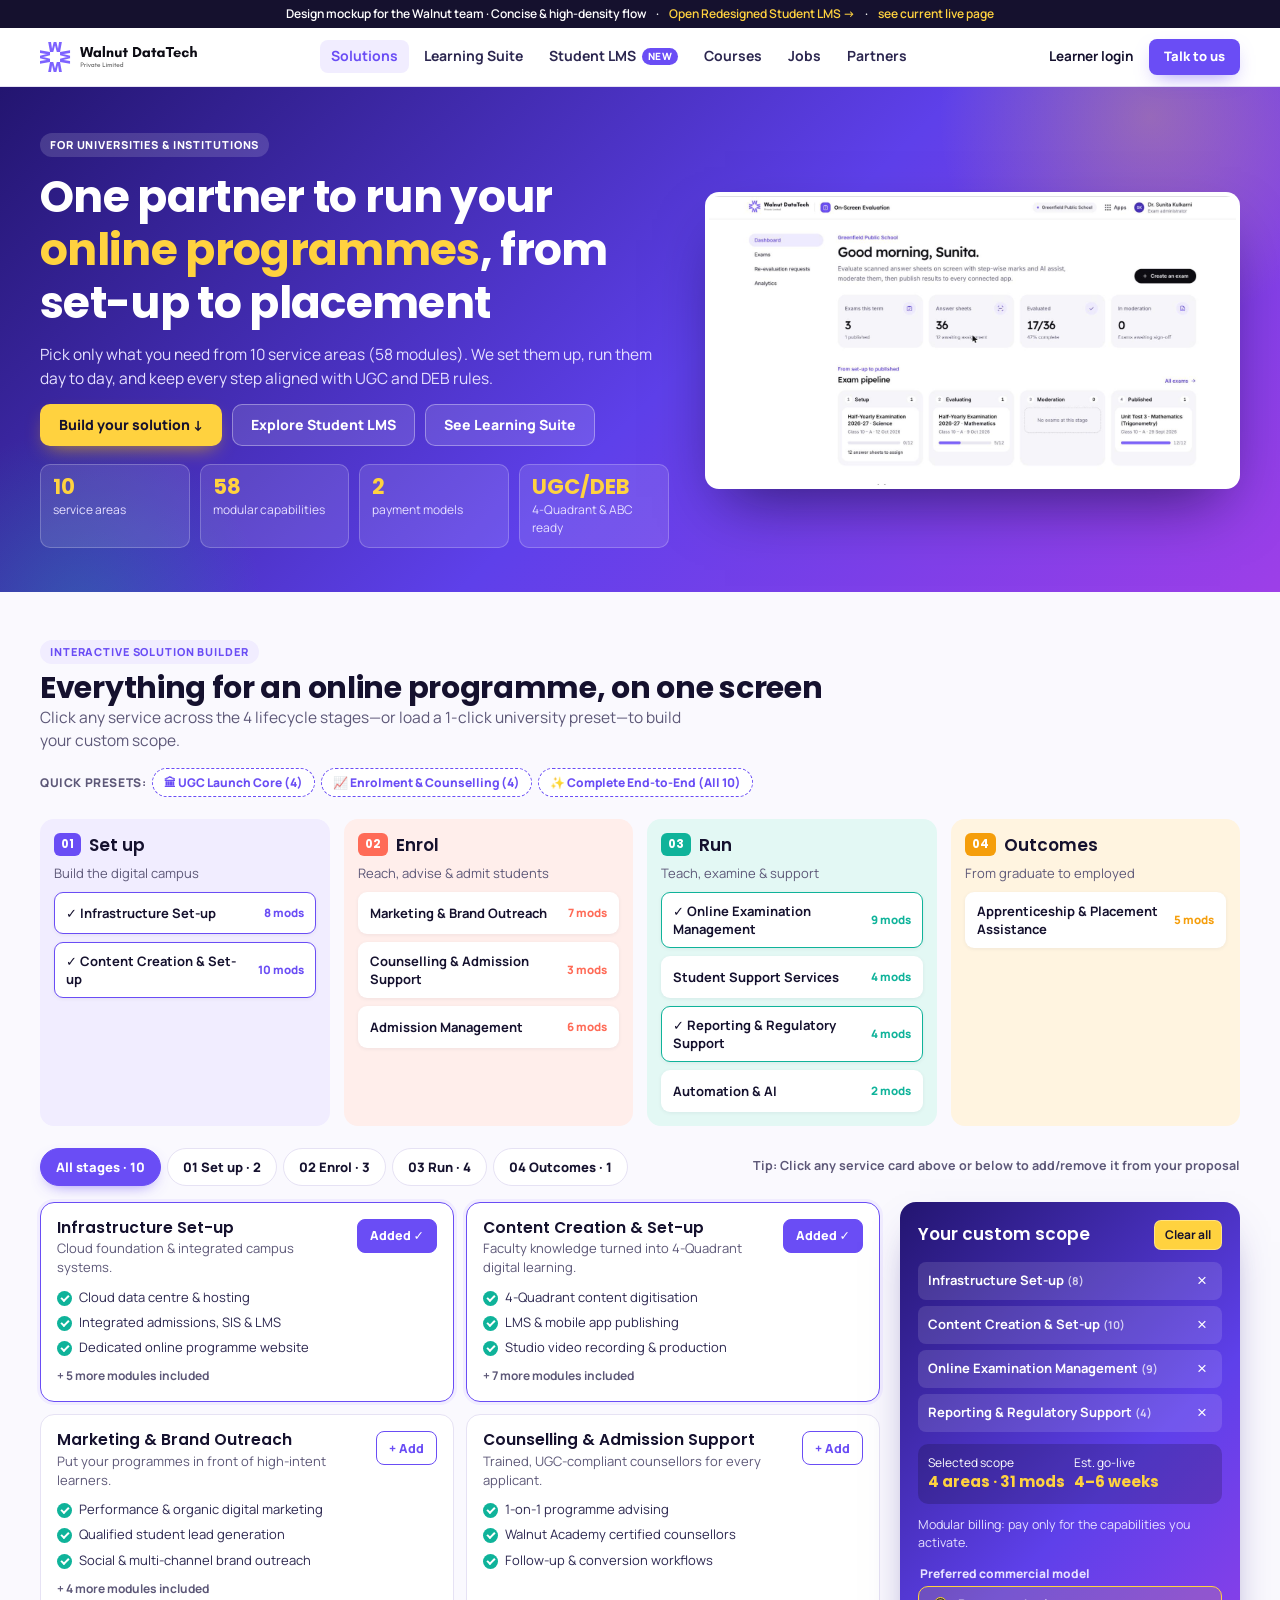
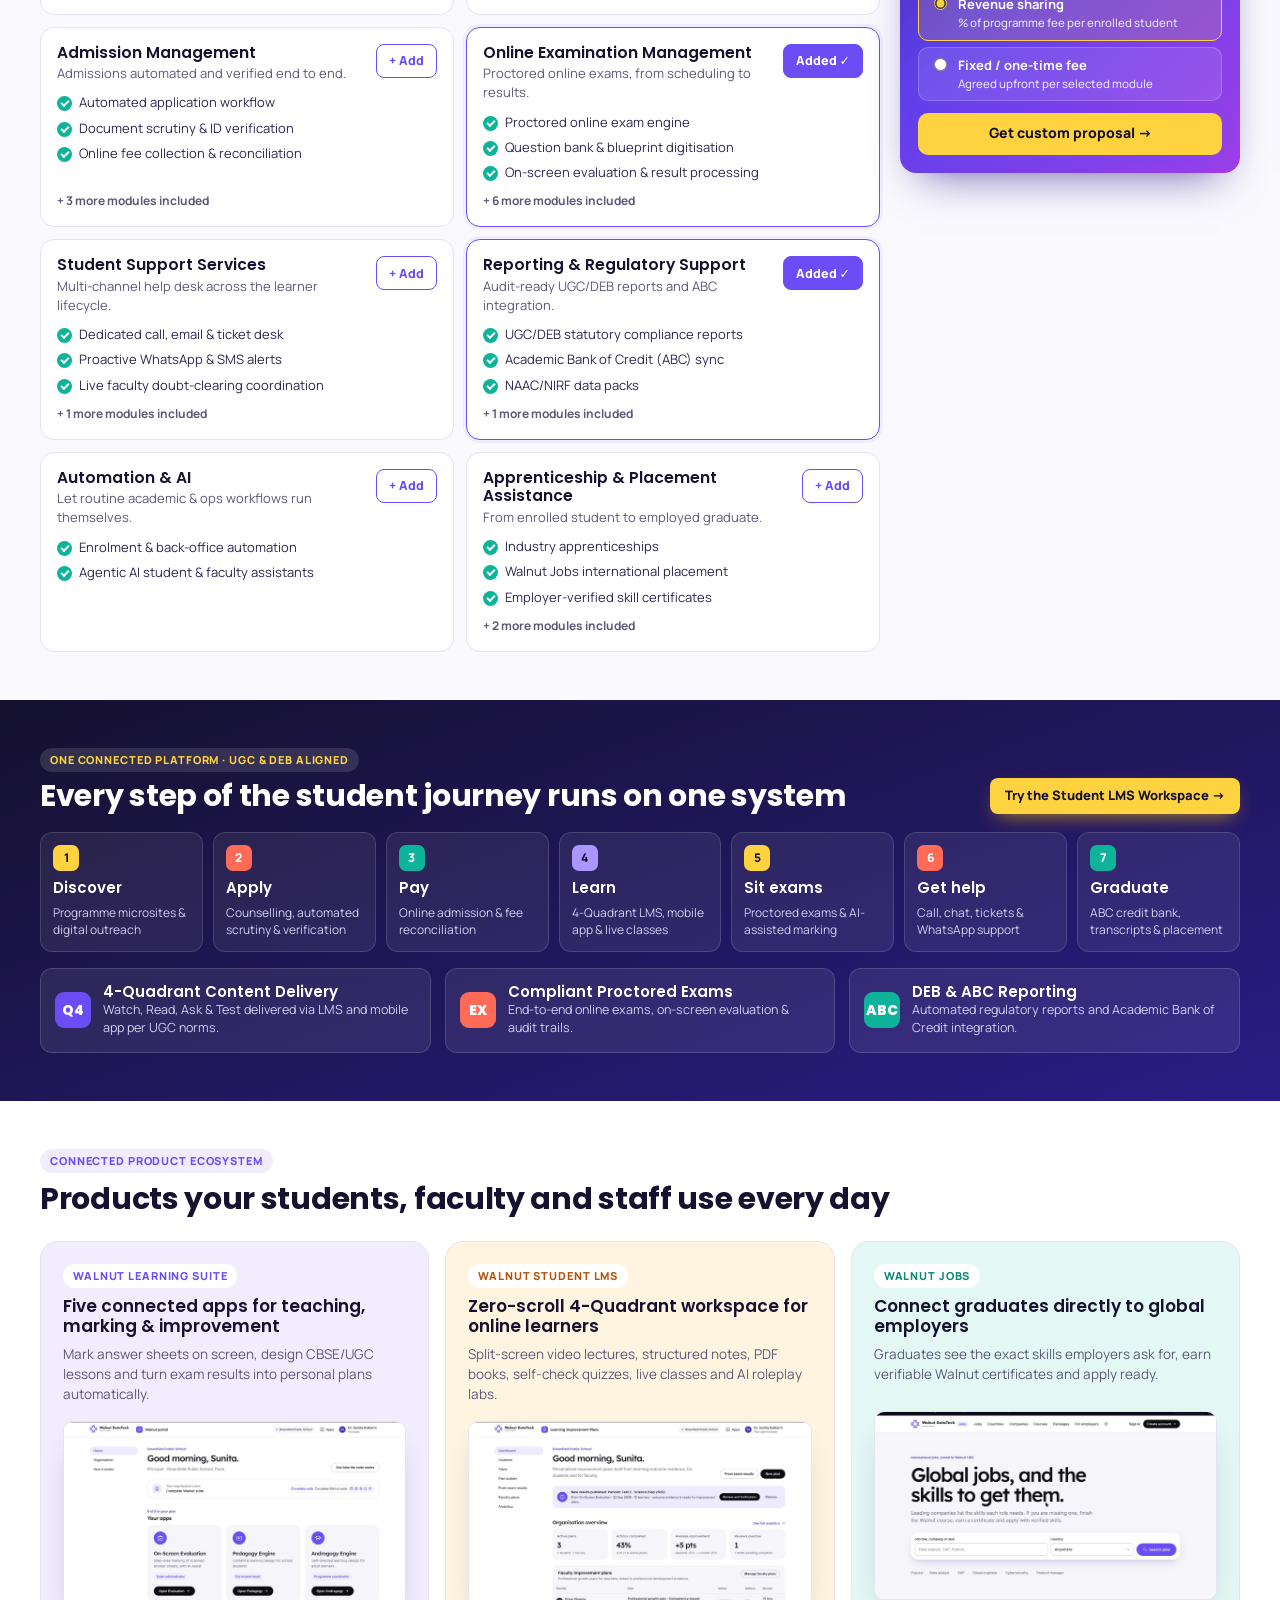
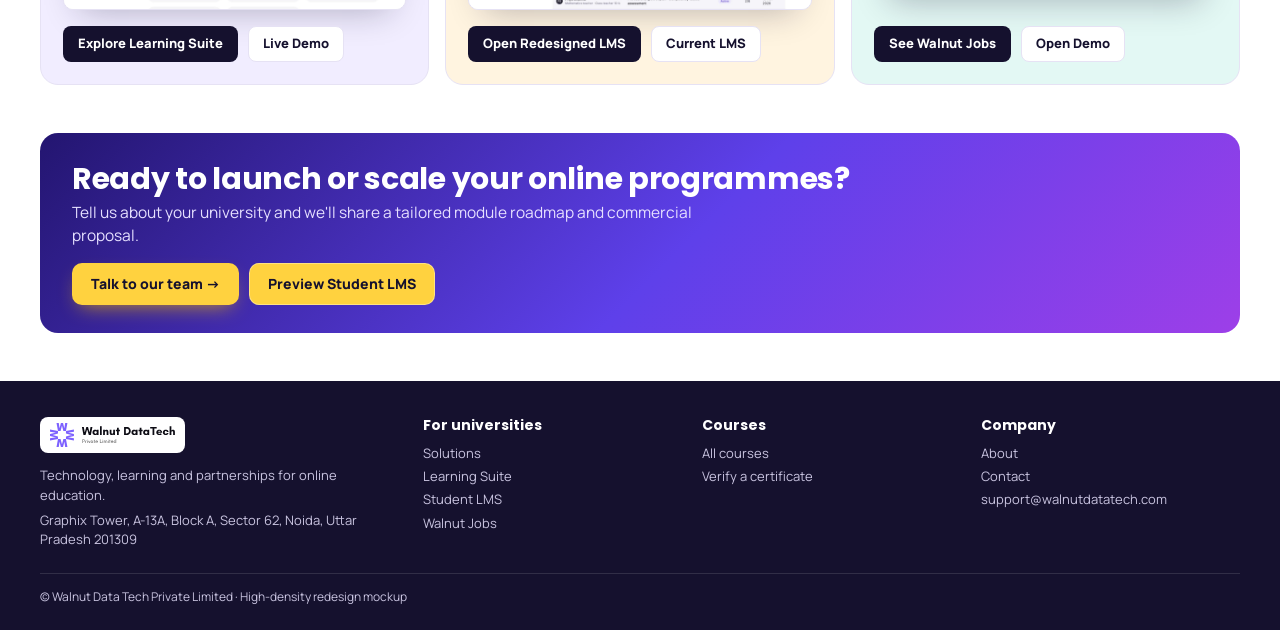
==== commit aa7fb6da: "Make Solutions & Learning Suite denser and add redesigned Student LMS workspace" ====
--- a/index.html
+++ b/index.html
@@ -8,11 +8,17 @@
 <meta name="description" content="Walnut DataTech services for universities running online programmes: set-up, enrolment, examinations, support and placement.">
 <link rel="preconnect" href="https://fonts.googleapis.com">
 <link rel="preconnect" href="https://fonts.gstatic.com" crossorigin>
-<link href="https://fonts.googleapis.com/css2?family=Poppins:wght@500;600;700&family=Manrope:wght@400;500;600;700&display=swap" rel="stylesheet">
-<link rel="stylesheet" href="styles.css?v=3">
+<link href="https://fonts.googleapis.com/css2?family=Poppins:wght@500;600;700&family=Manrope:wght@400;500;600;700;800&display=swap" rel="stylesheet">
+<link rel="stylesheet" href="styles.css?v=4">
 </head>
 <body>
-<div class="mock-banner">Design mockup for the Walnut team · not the live site · <a href="https://walnutdatatech.com/solutions/" style="color:#fff;text-decoration:underline">see current page</a></div>
+<div class="mock-banner">
+  <span>Design mockup for the Walnut team · Concise &amp; high-density flow</span>
+  <span>·</span>
+  <a href="lms.html">Open Redesigned Student LMS →</a>
+  <span>·</span>
+  <a href="https://walnutdatatech.com/solutions/">see current live page</a>
+</div>
 
 <header class="site-header">
   <div class="wrap">
@@ -20,146 +26,191 @@
     <nav class="nav" aria-label="Main">
       <a href="index.html" class="active">Solutions</a>
       <a href="learning-suite.html">Learning Suite</a>
+      <a href="lms.html">Student LMS <span class="badge-new">New</span></a>
       <a href="https://walnutdatatech.com/academy/">Courses</a>
       <a href="https://walnutdatatech.com/jobs/">Jobs</a>
       <a href="https://walnutdatatech.com/partners/">Partners</a>
-      <a href="https://walnutdatatech.com/about/">About</a>
     </nav>
     <div class="header-cta">
-      <a class="signin" href="https://walnutdatatech.com/">Sign in</a>
+      <a class="signin" href="lms.html">Learner login</a>
       <a class="btn btn-primary btn-sm" href="#contact">Talk to us</a>
     </div>
   </div>
 </header>
 
 <main>
-  <!-- Hero -->
+  <!-- Compact Hero -->
   <div class="hero">
     <div class="wrap">
       <div class="hero-text">
-        <span class="eyebrow">For universities and institutions</span>
+        <span class="eyebrow">For universities &amp; institutions</span>
         <h1>One partner to run your <span class="accent">online programmes</span>, from set-up to placement</h1>
-        <p class="lead">Pick the services you need from 10 service areas. We set them up, run them day to day and keep them in line with UGC and DEB rules.</p>
+        <p class="lead">Pick only what you need from 10 service areas (58 modules). We set them up, run them day to day, and keep every step aligned with UGC and DEB rules.</p>
         <div class="btn-row">
-          <a class="btn btn-yellow" href="#build">Build your solution</a>
-          <a class="btn btn-ghost" href="#contact">Talk to us</a>
+          <a class="btn btn-yellow" href="#build">Build your solution ↓</a>
+          <a class="btn btn-ghost" href="lms.html">Explore Student LMS</a>
+          <a class="btn btn-ghost" href="learning-suite.html">See Learning Suite</a>
         </div>
         <div class="stats">
           <div class="stat"><b>10</b><span>service areas</span></div>
-          <div class="stat"><b>58</b><span>modules, take any</span></div>
-          <div class="stat"><b>2</b><span>ways to pay</span></div>
-          <div class="stat"><b>UGC</b><span>and DEB rules built in</span></div>
+          <div class="stat"><b>58</b><span>modular capabilities</span></div>
+          <div class="stat"><b>2</b><span>payment models</span></div>
+          <div class="stat"><b>UGC/DEB</b><span>4-Quadrant &amp; ABC ready</span></div>
         </div>
       </div>
       <div class="hero-shot"><img class="shot" src="images/evaluation.jpg" alt="Walnut On-Screen Evaluation dashboard showing exams, answer sheets evaluated and the exam pipeline" width="1456" height="797"></div>
     </div>
   </div>
 
-  <!-- Everything on one screen -->
-  <section>
-    <div class="wrap">
-      <div class="sec-head">
-        <span class="eyebrow">What we offer</span>
-        <h2>Everything for an online programme, on one screen</h2>
-        <p class="lead">Organised by the 4 stages a programme goes through. Click a service to see all its modules.</p>
-      </div>
-      <div class="grid-4" id="stage-map"></div>
-    </div>
-  </section>
-
-  <!-- Builder -->
-  <section id="build" style="background:#FBFAFF">
-    <div class="wrap">
-      <div class="sec-head">
-        <span class="eyebrow">Build your solution</span>
-        <h2>Add the services you need</h2>
-        <p class="lead">Choose a stage, add services, and get a proposal for exactly those modules.</p>
-      </div>
-      <div class="tabs" role="tablist" aria-label="Programme stages" id="stage-tabs"></div>
+  <!-- Stage Map + Interactive Builder Unified for Better Flow & Less Scrolling -->
+  <section id="build" style="background:var(--bg-subtle)">
+    <div class="wrap">
+      <div class="sec-head-row">
+        <div>
+          <span class="eyebrow">Interactive Solution Builder</span>
+          <h2 style="margin-top:6px">Everything for an online programme, on one screen</h2>
+          <p class="lead">Click any service across the 4 lifecycle stages—or load a 1-click university preset—to build your custom scope.</p>
+        </div>
+        <div class="preset-bar" aria-label="Quick solution presets">
+          <span>Quick presets:</span>
+          <button type="button" class="preset-chip" onclick="applyPreset(['inf','con','exam','reg'])">🏛 UGC Launch Core (4)</button>
+          <button type="button" class="preset-chip" onclick="applyPreset(['mkt','cou','adm','sup'])">📈 Enrolment &amp; Counselling (4)</button>
+          <button type="button" class="preset-chip" onclick="applyPreset(['inf','con','mkt','cou','adm','exam','sup','reg','ai','plc'])">✨ Complete End-to-End (All 10)</button>
+        </div>
+      </div>
+
+      <!-- 4-Stage Visual Map (Clicking a service toggles it directly or filters below!) -->
+      <div class="grid-4" id="stage-map" style="margin-bottom:22px"></div>
+
+      <!-- Filter Tabs + Detailed Module Cards + Sticky Proposal Configurator -->
+      <div class="builder-toolbar">
+        <div class="tabs" role="tablist" aria-label="Programme stages" id="stage-tabs"></div>
+        <span style="font-size:12.5px;color:var(--muted);font-weight:700">Tip: Click any service card above or below to add/remove it from your proposal</span>
+      </div>
+
       <div class="builder">
         <div id="svc-list"></div>
         <aside class="summary" aria-label="Your solution">
-          <h3>Your solution</h3>
-          <p class="empty" id="sum-empty">Nothing added yet. Add services from the list.</p>
+          <div class="summary-head">
+            <h3>Your custom scope</h3>
+            <button type="button" class="btn btn-ghost btn-xs" id="clear-btn" onclick="picked.clear();render()" hidden>Clear all</button>
+          </div>
+          <p class="empty" id="sum-empty">No services selected yet. Pick a preset above or click "+ Add" on any service.</p>
           <ul id="sum-list"></ul>
+          <div class="summary-metrics" id="sum-metrics" hidden>
+            <div><span>Selected scope</span><b id="metric-mods">0 modules</b></div>
+            <div><span>Est. go-live</span><b id="metric-time">4–6 weeks</b></div>
+          </div>
           <p class="count" id="sum-count"></p>
           <fieldset class="pay">
-            <legend>How would you like to pay?</legend>
-            <label><input type="radio" name="pay" checked><span>Revenue sharing<small>A percentage of programme revenue, per service</small></span></label>
-            <label><input type="radio" name="pay"><span>One-time payment<small>A fixed price per service, agreed up front</small></span></label>
+            <legend>Preferred commercial model</legend>
+            <label><input type="radio" name="pay" checked><span>Revenue sharing<small>% of programme fee per enrolled student</small></span></label>
+            <label><input type="radio" name="pay"><span>Fixed / one-time fee<small>Agreed upfront per selected module</small></span></label>
           </fieldset>
-          <a class="btn btn-primary" href="#contact">Get a proposal</a>
+          <a class="btn btn-primary" href="#contact">Get custom proposal →</a>
         </aside>
       </div>
     </div>
   </section>
 
-  <!-- Journey -->
+  <!-- Connected Student Journey + Regulation Readiness Combined in One Dense Band -->
   <section class="dark">
     <div class="wrap">
+      <div class="sec-head-row" style="margin-bottom:18px">
+        <div>
+          <span class="eyebrow">One connected platform · UGC &amp; DEB aligned</span>
+          <h2 style="margin-top:6px">Every step of the student journey runs on one system</h2>
+        </div>
+        <a class="btn btn-yellow btn-sm" href="lms.html">Try the Student LMS Workspace →</a>
+      </div>
+      <ol class="journey">
+        <li><span class="n">1</span><b>Discover</b><span>Programme microsites &amp; digital outreach</span></li>
+        <li><span class="n">2</span><b>Apply</b><span>Counselling, automated scrutiny &amp; verification</span></li>
+        <li><span class="n">3</span><b>Pay</b><span>Online admission &amp; fee reconciliation</span></li>
+        <li><span class="n">4</span><b>Learn</b><span>4-Quadrant LMS, mobile app &amp; live classes</span></li>
+        <li><span class="n">5</span><b>Sit exams</b><span>Proctored exams &amp; AI-assisted marking</span></li>
+        <li><span class="n">6</span><b>Get help</b><span>Call, chat, tickets &amp; WhatsApp support</span></li>
+        <li><span class="n">7</span><b>Graduate</b><span>ABC credit bank, transcripts &amp; placement</span></li>
+      </ol>
+      <div class="grid-3" style="margin-top:16px">
+        <div class="card" style="background:rgba(255,255,255,.08);border-color:rgba(255,255,255,.15);color:#fff;flex-direction:row;align-items:center;gap:12px;padding:14px">
+          <span class="ico" style="background:var(--violet);flex-shrink:0">Q4</span>
+          <div><h3 style="color:#fff;font-size:15px">4-Quadrant Content Delivery</h3><p style="font-size:12.5px;color:#D4CEF0">Watch, Read, Ask &amp; Test delivered via LMS and mobile app per UGC norms.</p></div>
+        </div>
+        <div class="card" style="background:rgba(255,255,255,.08);border-color:rgba(255,255,255,.15);color:#fff;flex-direction:row;align-items:center;gap:12px;padding:14px">
+          <span class="ico" style="background:var(--coral);flex-shrink:0">EX</span>
+          <div><h3 style="color:#fff;font-size:15px">Compliant Proctored Exams</h3><p style="font-size:12.5px;color:#D4CEF0">End-to-end online exams, on-screen evaluation &amp; audit trails.</p></div>
+        </div>
+        <div class="card" style="background:rgba(255,255,255,.08);border-color:rgba(255,255,255,.15);color:#fff;flex-direction:row;align-items:center;gap:12px;padding:14px">
+          <span class="ico" style="background:var(--teal);flex-shrink:0">ABC</span>
+          <div><h3 style="color:#fff;font-size:15px">DEB &amp; ABC Reporting</h3><p style="font-size:12.5px;color:#D4CEF0">Automated regulatory reports and Academic Bank of Credit integration.</p></div>
+        </div>
+      </div>
+    </div>
+  </section>
+
+  <!-- 3 Connected Walnut Products Side-by-Side (Includes Student LMS!) -->
+  <section>
+    <div class="wrap">
       <div class="sec-head">
-        <span class="eyebrow">One connected platform</span>
-        <h2>Every step of the student journey runs on one system</h2>
-      </div>
-      <ol class="journey">
-        <li><span class="n">1</span><b>Discover</b><span>University website for your online programmes</span></li>
-        <li><span class="n">2</span><b>Apply</b><span>Automated applications, scrutiny and verification</span></li>
-        <li><span class="n">3</span><b>Pay</b><span>Admission and fee payments, reconciled</span></li>
-        <li><span class="n">4</span><b>Learn</b><span>LMS, mobile app and virtual classroom</span></li>
-        <li><span class="n">5</span><b>Sit exams</b><span>Proctored online exams and marks lists</span></li>
-        <li><span class="n">6</span><b>Get help</b><span>Call, email, chat, tickets and WhatsApp updates</span></li>
-        <li><span class="n">7</span><b>Graduate</b><span>Academic records, reports and placement</span></li>
-      </ol>
+        <span class="eyebrow">Connected product ecosystem</span>
+        <h2>Products your students, faculty and staff use every day</h2>
+      </div>
+      <div class="promo-grid">
+        <div class="promo p-violet">
+          <div style="display:flex;flex-direction:column;gap:8px">
+            <span class="eyebrow">Walnut Learning Suite</span>
+            <h3>Five connected apps for teaching, marking &amp; improvement</h3>
+            <p style="color:var(--muted);font-size:13.5px">Mark answer sheets on screen, design CBSE/UGC lessons and turn exam results into personal plans automatically.</p>
+          </div>
+          <div class="shot-frame"><img class="shot" src="images/portal.jpg" alt="Walnut Learning Suite portal" loading="lazy" width="1456" height="797"></div>
+          <div class="btn-row">
+            <a class="btn btn-dark btn-sm" href="learning-suite.html">Explore Learning Suite</a>
+            <a class="btn btn-outline btn-sm" href="https://walnutdatatech.com/learning-suite/demo/">Live Demo</a>
+          </div>
+        </div>
+
+        <div class="promo p-amber">
+          <div style="display:flex;flex-direction:column;gap:8px">
+            <span class="eyebrow">Walnut Student LMS</span>
+            <h3>Zero-scroll 4-Quadrant workspace for online learners</h3>
+            <p style="color:var(--muted);font-size:13.5px">Split-screen video lectures, structured notes, PDF books, self-check quizzes, live classes and AI roleplay labs.</p>
+          </div>
+          <div class="shot-frame"><img class="shot" src="images/plans.jpg" alt="Walnut Student LMS workspace" loading="lazy" width="1456" height="797"></div>
+          <div class="btn-row">
+            <a class="btn btn-dark btn-sm" href="lms.html">Open Redesigned LMS</a>
+            <a class="btn btn-outline btn-sm" href="https://lms.walnutdatatech.com/dashboard">Current LMS</a>
+          </div>
+        </div>
+
+        <div class="promo p-teal">
+          <div style="display:flex;flex-direction:column;gap:8px">
+            <span class="eyebrow">Walnut Jobs</span>
+            <h3>Connect graduates directly to global employers</h3>
+            <p style="color:var(--muted);font-size:13.5px">Graduates see the exact skills employers ask for, earn verifiable Walnut certificates and apply ready.</p>
+          </div>
+          <div class="shot-frame"><img class="shot" src="images/jobs.jpg" alt="Walnut Jobs platform" loading="lazy" width="1456" height="797"></div>
+          <div class="btn-row">
+            <a class="btn btn-dark btn-sm" href="https://walnutdatatech.com/jobs/">See Walnut Jobs</a>
+            <a class="btn btn-outline btn-sm" href="https://walnutdatatech.com/jobs/demo/">Open Demo</a>
+          </div>
+        </div>
+      </div>
     </div>
   </section>
 
-  <!-- Regulation -->
-  <section>
-    <div class="wrap">
-      <div class="sec-head">
-        <span class="eyebrow">Regulation-ready</span>
-        <h2>Built for UGC and DEB rules</h2>
-        <p class="lead">Where regulation applies, the service is delivered in line with it.</p>
-      </div>
-      <div class="grid-3">
-        <div class="card c-violet"><span class="ico">1</span><h3>Content delivery</h3><p>Through LMS and mobile app, as UGC Regulations require.</p></div>
-        <div class="card c-coral"><span class="ico">2</span><h3>Examinations</h3><p>Proctored online exams under current UGC Regulations.</p></div>
-        <div class="card c-teal"><span class="ico">3</span><h3>Reporting</h3><p>UGC/DEB reports, with Academic Bank of Credit registration and data sharing.</p></div>
-      </div>
-    </div>
-  </section>
-
-  <!-- Products -->
-  <section style="padding-top:0">
-    <div class="wrap">
-      <div class="sec-head"><span class="eyebrow">Also from Walnut</span><h2>Products your students and staff use every day</h2></div>
-      <div class="promo p-violet">
-        <div style="display:flex;flex-direction:column;gap:14px">
-          <span class="eyebrow">Walnut Learning Suite</span>
-          <h3 style="font-size:26px">Five connected apps for teaching, assessment and improvement</h3>
-          <p style="color:var(--muted)">Mark answer sheets on screen, design better lessons and turn every result into a plan for each learner, with one login for the whole school.</p>
-          <div class="btn-row"><a class="btn btn-dark btn-sm" href="learning-suite.html">See the Learning Suite</a><a class="btn btn-outline btn-sm" href="https://walnutdatatech.com/learning-suite/demo/">Open the demo</a></div>
-        </div>
-        <div class="shot-frame"><img class="shot" src="images/portal.jpg" alt="Walnut portal home showing the five Learning Suite apps for a principal" loading="lazy" width="1456" height="797"></div>
-      </div>
-      <div class="promo p-teal">
-        <div style="display:flex;flex-direction:column;gap:14px">
-          <span class="eyebrow">Walnut Jobs</span>
-          <h3 style="font-size:26px">Help your graduates into international jobs</h3>
-          <p style="color:var(--muted)">Graduates see the skills leading employers ask for and the Walnut course that certifies each one, so they apply ready, with certificates employers can verify.</p>
-          <div class="btn-row"><a class="btn btn-dark btn-sm" href="https://walnutdatatech.com/jobs/">See Walnut Jobs</a><a class="btn btn-outline btn-sm" href="https://walnutdatatech.com/jobs/demo/">Open the demo</a></div>
-        </div>
-        <div class="shot-frame"><img class="shot" src="images/jobs.jpg" alt="Walnut Jobs search page: global jobs and the skills to get them" loading="lazy" width="1456" height="797"></div>
-      </div>
-    </div>
-  </section>
-
-  <!-- CTA -->
+  <!-- Compact CTA -->
   <section id="contact" style="padding-top:0">
     <div class="wrap">
       <div class="cta">
-        <div><h2>Not sure where to start?</h2><p class="lead" style="margin-top:8px">Tell us about your programmes and we'll suggest the services that fit.</p></div>
-        <a class="btn btn-primary" href="https://walnutdatatech.com/contact/">Talk to us</a>
+        <div>
+          <h2>Ready to launch or scale your online programmes?</h2>
+          <p class="lead" style="margin-top:4px">Tell us about your university and we'll share a tailored module roadmap and commercial proposal.</p>
+        </div>
+        <div class="btn-row">
+          <a class="btn btn-yellow" href="https://walnutdatatech.com/contact/">Talk to our team →</a>
+          <a class="btn btn-ghost" href="lms.html">Preview Student LMS</a>
+        </div>
       </div>
     </div>
   </section>
@@ -168,81 +219,106 @@
 <footer class="site-footer">
   <div class="wrap">
     <div class="cols">
-      <div><span class="logo-box"><img src="images/logo.svg" alt="Walnut DataTech" style="height:28px"></span><p>Technology, learning and partnerships for online education.</p><p style="margin-top:10px">Graphix Tower, A-13A, Block A, Sector 62, Noida, Uttar Pradesh 201309</p></div>
-      <div><h4>For universities</h4><a href="index.html">Solutions</a><a href="learning-suite.html">Learning Suite</a><a href="https://walnutdatatech.com/jobs/">Walnut Jobs</a></div>
+      <div><span class="logo-box"><img src="images/logo.svg" alt="Walnut DataTech" style="height:24px"></span><p>Technology, learning and partnerships for online education.</p><p style="margin-top:6px">Graphix Tower, A-13A, Block A, Sector 62, Noida, Uttar Pradesh 201309</p></div>
+      <div><h4>For universities</h4><a href="index.html">Solutions</a><a href="learning-suite.html">Learning Suite</a><a href="lms.html">Student LMS</a><a href="https://walnutdatatech.com/jobs/">Walnut Jobs</a></div>
       <div><h4>Courses</h4><a href="https://walnutdatatech.com/academy/">All courses</a><a href="https://walnutdatatech.com/">Verify a certificate</a></div>
       <div><h4>Company</h4><a href="https://walnutdatatech.com/about/">About</a><a href="https://walnutdatatech.com/contact/">Contact</a><a href="mailto:support@walnutdatatech.com">support@walnutdatatech.com</a></div>
     </div>
-    <p class="copy">© Walnut Data Tech Private Limited · Redesign mockup</p>
+    <p class="copy">© Walnut Data Tech Private Limited · High-density redesign mockup</p>
   </div>
 </footer>
 
 <script>
 const STAGES=[
   {num:'01',name:'Set up',goal:'Build the digital campus'},
-  {num:'02',name:'Enrol',goal:'Reach, advise and admit students'},
-  {num:'03',name:'Run',goal:'Teach, examine and support'},
+  {num:'02',name:'Enrol',goal:'Reach, advise & admit students'},
+  {num:'03',name:'Run',goal:'Teach, examine & support'},
   {num:'04',name:'Outcomes',goal:'From graduate to employed'}
 ];
 const SERVICES=[
-  {id:'inf',st:0,title:'Infrastructure Set-up',tag:'The cloud foundation your online campus runs on.',count:8,mods:['Cloud data centre','Integrated admissions, student and learning systems','University website for online programmes']},
-  {id:'con',st:0,title:'Content Creation & Set-up',tag:'Faculty knowledge, turned into digital learning.',count:10,mods:['Content digitisation','Access through LMS and mobile app','Video recording and production']},
-  {id:'mkt',st:1,title:'Marketing & Brand Outreach',tag:'Put your programmes in front of the right students.',count:7,mods:['Digital marketing','Student lead generation','Social media marketing']},
-  {id:'cou',st:1,title:'Counselling & Admission Support',tag:'A trained counsellor for every prospective student.',count:3,mods:['Counselling and programme advising','Trained counsellors','Promotion and outreach']},
-  {id:'adm',st:1,title:'Admission Management',tag:'Admissions, automated and verified end to end.',count:6,mods:['Admission automation','Student verification','Online fees management']},
-  {id:'exam',st:2,title:'Online Examination Management',tag:'Online examinations, from enrolment to results.',count:9,mods:['Online examination platform','Question bank digitisation','Examination data management']},
-  {id:'sup',st:2,title:'Student Support Services',tag:'Help for every student, on every channel.',count:4,mods:['Dedicated support centre','Continuous assistance','Student–faculty interaction']},
-  {id:'reg',st:2,title:'Reporting & Regulatory Support',tag:'The reports your regulators ask for, ready when needed.',count:4,mods:['Institutional reports','Academic Bank of Credit (ABC)','Regulatory compliance reporting']},
-  {id:'ai',st:2,title:'Automation & AI',tag:'Let routine work run itself.',count:2,mods:['Process automation','Agentic AI automation']},
-  {id:'plc',st:3,title:'Apprenticeship & Placement Assistance',tag:'From enrolled student to employed graduate.',count:5,mods:['Apprenticeship opportunities','Placement assistance','Industry tie-ups']}
+  {id:'inf',st:0,title:'Infrastructure Set-up',tag:'Cloud foundation & integrated campus systems.',count:8,mods:['Cloud data centre & hosting','Integrated admissions, SIS & LMS','Dedicated online programme website']},
+  {id:'con',st:0,title:'Content Creation & Set-up',tag:'Faculty knowledge turned into 4-Quadrant digital learning.',count:10,mods:['4-Quadrant content digitisation','LMS & mobile app publishing','Studio video recording & production']},
+  {id:'mkt',st:1,title:'Marketing & Brand Outreach',tag:'Put your programmes in front of high-intent learners.',count:7,mods:['Performance & organic digital marketing','Qualified student lead generation','Social & multi-channel brand outreach']},
+  {id:'cou',st:1,title:'Counselling & Admission Support',tag:'Trained, UGC-compliant counsellors for every applicant.',count:3,mods:['1-on-1 programme advising','Walnut Academy certified counsellors','Follow-up & conversion workflows']},
+  {id:'adm',st:1,title:'Admission Management',tag:'Admissions automated and verified end to end.',count:6,mods:['Automated application workflow','Document scrutiny & ID verification','Online fee collection & reconciliation']},
+  {id:'exam',st:2,title:'Online Examination Management',tag:'Proctored online exams, from scheduling to results.',count:9,mods:['Proctored online exam engine','Question bank & blueprint digitisation','On-screen evaluation & result processing']},
+  {id:'sup',st:2,title:'Student Support Services',tag:'Multi-channel help desk across the learner lifecycle.',count:4,mods:['Dedicated call, email & ticket desk','Proactive WhatsApp & SMS alerts','Live faculty doubt-clearing coordination']},
+  {id:'reg',st:2,title:'Reporting & Regulatory Support',tag:'Audit-ready UGC/DEB reports and ABC integration.',count:4,mods:['UGC/DEB statutory compliance reports','Academic Bank of Credit (ABC) sync','NAAC/NIRF data packs']},
+  {id:'ai',st:2,title:'Automation & AI',tag:'Let routine academic & ops workflows run themselves.',count:2,mods:['Enrolment & back-office automation','Agentic AI student & faculty assistants']},
+  {id:'plc',st:3,title:'Apprenticeship & Placement Assistance',tag:'From enrolled student to employed graduate.',count:5,mods:['Industry apprenticeships','Walnut Jobs international placement','Employer-verified skill certificates']}
 ];
-let stage=0; const picked=new Set();
+let stage = -1; // -1 = Show all stages in a dense grid by default!
+const picked = new Set(['inf','con','exam','reg']); // Pre-populated with UGC Launch Core so summary is immediately alive
 const el=(t,a={},h='')=>{const e=document.createElement(t);Object.assign(e,a);if(h)e.innerHTML=h;return e};
+
+function applyPreset(ids){
+  picked.clear();
+  ids.forEach(id=>picked.add(id));
+  render();
+}
 
 function renderMap(){
   const m=document.getElementById('stage-map');
+  m.innerHTML='';
   STAGES.forEach((s,i)=>{
     const box=el('div',{className:'stage s'+i},`<div class="stage-top"><span class="stage-num">${s.num}</span><h3>${s.name}</h3></div><p>${s.goal}</p>`);
     SERVICES.filter(v=>v.st===i).forEach(v=>{
-      const b=el('button',{type:'button',className:'svc-link'},`<span>${v.title}</span><small>${v.count} modules</small>`);
-      b.onclick=()=>{stage=i;render();document.getElementById('build').scrollIntoView()};
+      const on=picked.has(v.id);
+      const b=el('button',{type:'button',className:'svc-link'+(on?' is-picked':'')},`<span>${on?'✓ ':''}${v.title}</span><small>${v.count} mods</small>`);
+      b.onclick=()=>{on?picked.delete(v.id):picked.add(v.id);stage=i;render()};
       box.appendChild(b);
     });
     m.appendChild(box);
   });
 }
+
 function render(){
+  renderMap();
   const tabs=document.getElementById('stage-tabs');tabs.innerHTML='';
+  const allTab=el('button',{type:'button',className:'tab'},`All stages · ${SERVICES.length}`);
+  allTab.setAttribute('role','tab');allTab.setAttribute('aria-selected',stage===-1);
+  allTab.onclick=()=>{stage=-1;render()};
+  tabs.appendChild(allTab);
+
   STAGES.forEach((s,i)=>{
     const n=SERVICES.filter(v=>v.st===i).length;
     const t=el('button',{type:'button',className:'tab'},`${s.num} ${s.name} · ${n}`);
     t.setAttribute('role','tab');t.setAttribute('aria-selected',i===stage);
     t.onclick=()=>{stage=i;render()};tabs.appendChild(t);
   });
+
   const list=document.getElementById('svc-list');list.innerHTML='';
-  SERVICES.filter(v=>v.st===stage).forEach(v=>{
+  SERVICES.filter(v=>stage===-1 || v.st===stage).forEach(v=>{
     const on=picked.has(v.id);
     const c=el('article',{className:'svc-card'+(on?' added':'')});
     c.innerHTML=`<div class="svc-card-top"><div><h3>${v.title}</h3><p>${v.tag}</p></div></div>
       <ul class="ticks">${v.mods.map(m=>`<li>${m}</li>`).join('')}</ul>
-      ${v.count>v.mods.length?`<p class="more">Plus ${v.count-v.mods.length} more modules</p>`:''}`;
-    const b=el('button',{type:'button',className:'add-btn'},on?'Added ✓':'+ Add to my solution');
+      ${v.count>v.mods.length?`<p class="more">+ ${v.count-v.mods.length} more modules included</p>`:''}`;
+    const b=el('button',{type:'button',className:'add-btn'},on?'Added ✓':'+ Add');
     b.setAttribute('aria-pressed',on);
     b.onclick=()=>{on?picked.delete(v.id):picked.add(v.id);render()};
     c.querySelector('.svc-card-top').appendChild(b);list.appendChild(c);
   });
+
   const ul=document.getElementById('sum-list');ul.innerHTML='';
   let mods=0;
   SERVICES.filter(v=>picked.has(v.id)).forEach(v=>{
     mods+=v.count;
-    const li=el('li',{},`<span>${v.title}</span>`);
+    const li=el('li',{},`<span>${v.title} <small style="opacity:.75">(${v.count})</small></span>`);
     const x=el('button',{type:'button',ariaLabel:'Remove '+v.title},'×');
     x.onclick=()=>{picked.delete(v.id);render()};li.appendChild(x);ul.appendChild(li);
   });
-  document.getElementById('sum-empty').hidden=picked.size>0;
-  document.getElementById('sum-count').textContent=picked.size?`${picked.size} services · ${mods} modules. You pay only for the modules you select.`:'';
+  const hasAny = picked.size > 0;
+  document.getElementById('sum-empty').hidden = hasAny;
+  document.getElementById('clear-btn').hidden = !hasAny;
+  document.getElementById('sum-metrics').hidden = !hasAny;
+  if(hasAny){
+    document.getElementById('metric-mods').textContent = `${picked.size} areas · ${mods} mods`;
+    document.getElementById('metric-time').textContent = picked.size <= 3 ? '3–4 weeks' : (picked.size <= 6 ? '4–6 weeks' : '6–8 weeks');
+  }
+  document.getElementById('sum-count').textContent = hasAny ? 'Modular billing: pay only for the capabilities you activate.' : '';
 }
-renderMap();render();
+render();
 </script>
 </body>
 </html>
--- a/styles.css
+++ b/styles.css
@@ -1,136 +1,149 @@
-/* Walnut theme: built on the logo violet (#7D62FF) + logo ink (#0D0C14), with vibrant accents */
+/* Walnut theme: built on the logo violet (#7D62FF) + logo ink (#0D0C14), refined for high density & flow */
 :root{
   --ink:#15112E; --text:#2C2750; --muted:#5D5878;
   --violet:#6A4DF5; --violet-dark:#5236D9; --violet-logo:#7D62FF; --violet-soft:#F1EDFF;
   --fuchsia:#C04BF2; --yellow:#FFD23F; --yellow-dark:#F5BC00;
   --coral:#FF6B57; --coral-soft:#FFEEEB; --teal:#0FB39A; --teal-soft:#E3F8F4; --amber:#F59E0B; --amber-soft:#FFF4E0;
-  --line:#E9E6F5; --card:#F7F5FF; --white:#FFFFFF;
-  --grad:linear-gradient(135deg,#2B1C86 0%,#6A4DF5 52%,#B04BF0 100%);
-  --radius:14px;
+  --line:#E6E2F4; --card:#F8F6FF; --white:#FFFFFF; --bg-subtle:#FAF9FE;
+  --grad:linear-gradient(135deg,#231570 0%,#5E40EA 54%,#9D3FE8 100%);
+  --radius:12px;
 }
 *{box-sizing:border-box}
 html{scroll-behavior:smooth}
-body{margin:0;font-family:Manrope,system-ui,sans-serif;color:var(--ink);background:var(--white);line-height:1.55;-webkit-font-smoothing:antialiased}
-h1,h2,h3{font-family:Poppins,system-ui,sans-serif;color:var(--ink);margin:0;line-height:1.18}
-h1{font-size:clamp(34px,5vw,58px);font-weight:700;letter-spacing:-.01em}
-h2{font-size:clamp(26px,3.2vw,40px);font-weight:700;letter-spacing:-.01em}
-h3{font-size:20px;font-weight:600}
+body{margin:0;font-family:Manrope,system-ui,-apple-system,sans-serif;color:var(--ink);background:var(--white);line-height:1.48;-webkit-font-smoothing:antialiased;font-size:14.5px}
+h1,h2,h3,h4{font-family:Poppins,system-ui,sans-serif;color:var(--ink);margin:0;line-height:1.2}
+h1{font-size:clamp(28px,3.6vw,44px);font-weight:700;letter-spacing:-.015em}
+h2{font-size:clamp(22px,2.4vw,30px);font-weight:700;letter-spacing:-.01em}
+h3{font-size:17px;font-weight:600}
 p{margin:0}
-a{color:var(--violet)}
-a{text-decoration:none}
+a{color:var(--violet);text-decoration:none}
 a:hover{color:var(--violet-dark)}
 img{max-width:100%;display:block}
-.wrap{max-width:1200px;margin:0 auto;padding:0 20px}
-.eyebrow{display:inline-flex;align-self:flex-start;font-size:12px;font-weight:800;letter-spacing:.1em;text-transform:uppercase;color:var(--violet);background:var(--violet-soft);padding:6px 12px;border-radius:999px}
-.lead{font-size:18px;color:var(--muted);max-width:680px}
+.wrap{max-width:1240px;margin:0 auto;padding:0 20px}
+.eyebrow{display:inline-flex;align-self:flex-start;font-size:11px;font-weight:800;letter-spacing:.08em;text-transform:uppercase;color:var(--violet);background:var(--violet-soft);padding:4px 10px;border-radius:999px}
+.lead{font-size:15.5px;color:var(--muted);max-width:660px;line-height:1.5}
 .accent{background:linear-gradient(90deg,var(--violet),var(--fuchsia));-webkit-background-clip:text;background-clip:text;color:transparent}
-section{padding:80px 0}
-.sec-head{display:flex;flex-direction:column;gap:12px;margin-bottom:36px}
+section{padding:48px 0}
+.sec-head{display:flex;flex-direction:column;gap:8px;margin-bottom:24px}
+.sec-head-row{display:flex;justify-content:space-between;align-items:flex-end;gap:16px;flex-wrap:wrap;margin-bottom:22px}
 
 /* Buttons */
-.btn{display:inline-flex;align-items:center;justify-content:center;gap:8px;min-height:50px;padding:0 24px;border-radius:12px;font-weight:800;font-size:15px;border:2px solid transparent;cursor:pointer;font-family:inherit;transition:transform .15s,background .15s,box-shadow .15s}
+.btn{display:inline-flex;align-items:center;justify-content:center;gap:7px;min-height:42px;padding:0 18px;border-radius:10px;font-weight:800;font-size:14px;border:1.5px solid transparent;cursor:pointer;font-family:inherit;transition:transform .12s,background .12s,box-shadow .12s,border-color .12s;white-space:nowrap}
 .btn:hover{transform:translateY(-1px)}
-.btn-primary{background:var(--violet);color:#fff;box-shadow:0 10px 24px -10px rgba(106,77,245,.7)}
+.btn-primary{background:var(--violet);color:#fff;box-shadow:0 8px 20px -8px rgba(106,77,245,.65)}
 .btn-primary:hover{background:var(--violet-dark);color:#fff}
-.btn-yellow{background:var(--yellow);color:var(--ink);box-shadow:0 10px 24px -10px rgba(245,188,0,.8)}
+.btn-yellow{background:var(--yellow);color:var(--ink);box-shadow:0 8px 20px -8px rgba(245,188,0,.75)}
 .btn-yellow:hover{background:var(--yellow-dark);color:var(--ink)}
 .btn-outline{background:#fff;color:var(--ink);border-color:var(--line)}
 .btn-outline:hover{border-color:var(--violet);color:var(--violet)}
-.btn-ghost{background:rgba(255,255,255,.12);color:#fff;border-color:rgba(255,255,255,.45)}
+.btn-ghost{background:rgba(255,255,255,.12);color:#fff;border-color:rgba(255,255,255,.35)}
 .btn-ghost:hover{background:rgba(255,255,255,.22);color:#fff}
 .btn-dark{background:var(--ink);color:#fff}
 .btn-dark:hover{background:#000;color:#fff}
-.btn-sm{min-height:42px;padding:0 18px;font-size:14px;border-radius:10px}
-.btn-row{display:flex;flex-wrap:wrap;gap:12px;align-items:center}
+.btn-sm{min-height:36px;padding:0 14px;font-size:13px;border-radius:8px}
+.btn-xs{min-height:30px;padding:0 10px;font-size:12px;border-radius:7px;font-weight:700}
+.btn-row{display:flex;flex-wrap:wrap;gap:10px;align-items:center}
 
 /* Header */
-.mock-banner{background:var(--ink);color:#fff;text-align:center;font-size:13px;font-weight:600;padding:7px 12px}
+.mock-banner{background:var(--ink);color:#fff;text-align:center;font-size:12px;font-weight:600;padding:5px 12px;display:flex;justify-content:center;align-items:center;gap:10px;flex-wrap:wrap}
 .mock-banner a{color:var(--yellow)!important}
-.site-header{position:sticky;top:0;z-index:10;background:rgba(255,255,255,.92);backdrop-filter:blur(10px);border-bottom:1px solid var(--line)}
-.site-header .wrap{display:flex;align-items:center;justify-content:space-between;gap:16px;min-height:70px;flex-wrap:wrap}
-.logo img{height:36px;width:auto}
-.nav{display:flex;flex-wrap:wrap;gap:6px;font-size:15px;font-weight:700}
-.nav a{color:var(--text);padding:8px 12px;border-radius:10px}
+.site-header{position:sticky;top:0;z-index:30;background:rgba(255,255,255,.94);backdrop-filter:blur(12px);border-bottom:1px solid var(--line)}
+.site-header .wrap{display:flex;align-items:center;justify-content:space-between;gap:14px;min-height:58px;flex-wrap:wrap}
+.logo img{height:30px;width:auto}
+.nav{display:flex;flex-wrap:wrap;gap:4px;font-size:14px;font-weight:700}
+.nav a{color:var(--text);padding:6px 11px;border-radius:8px;display:inline-flex;align-items:center;gap:6px}
 .nav a:hover{background:var(--violet-soft);color:var(--violet)}
 .nav a.active{background:var(--violet-soft);color:var(--violet)}
-.header-cta{display:flex;gap:10px;align-items:center}
-.header-cta .signin{color:var(--ink);font-weight:700;font-size:15px;padding:0 8px}
-
-/* Hero (vibrant violet gradient) */
-.hero{background:var(--grad);padding:80px 0 72px;position:relative;overflow:hidden;color:#fff}
-.hero::before{content:"";position:absolute;width:520px;height:520px;border-radius:50%;background:radial-gradient(circle,rgba(255,210,63,.35),transparent 65%);top:-200px;right:-120px}
-.hero::after{content:"";position:absolute;width:460px;height:460px;border-radius:50%;background:radial-gradient(circle,rgba(15,179,154,.35),transparent 65%);bottom:-260px;left:-140px}
-.hero .wrap{display:grid;grid-template-columns:1.05fr .95fr;gap:48px;align-items:center;position:relative;z-index:1}
-.hero-text{display:flex;flex-direction:column;gap:22px}
+.nav .badge-new{font-size:10px;font-weight:800;text-transform:uppercase;background:var(--violet);color:#fff;padding:1px 6px;border-radius:999px;letter-spacing:.04em}
+.header-cta{display:flex;gap:8px;align-items:center}
+.header-cta .signin{color:var(--ink);font-weight:700;font-size:13.5px;padding:0 8px}
+
+/* Hero (compact & dense) */
+.hero{background:var(--grad);padding:46px 0 44px;position:relative;overflow:hidden;color:#fff}
+.hero::before{content:"";position:absolute;width:460px;height:460px;border-radius:50%;background:radial-gradient(circle,rgba(255,210,63,.28),transparent 65%);top:-200px;right:-100px}
+.hero::after{content:"";position:absolute;width:400px;height:400px;border-radius:50%;background:radial-gradient(circle,rgba(15,179,154,.28),transparent 65%);bottom:-220px;left:-120px}
+.hero .wrap{display:grid;grid-template-columns:1.08fr .92fr;gap:36px;align-items:center;position:relative;z-index:1}
+.hero-text{display:flex;flex-direction:column;gap:14px}
 .hero h1{color:#fff}
 .hero h1 .accent{background:none;-webkit-background-clip:initial;background-clip:initial;color:var(--yellow)}
 .hero .lead{color:#E6E0FF}
-.hero .eyebrow{background:rgba(255,255,255,.16);color:#fff}
-.hero-note{font-size:13px;color:#D9D1FF}
-.hero-shot{border-radius:18px;overflow:hidden;box-shadow:0 40px 80px -24px rgba(10,5,40,.6);border:6px solid rgba(255,255,255,.18);background:#fff;transform:rotate(1.2deg)}
+.hero .eyebrow{background:rgba(255,255,255,.15);color:#fff}
+.hero-note{font-size:12.5px;color:#D9D1FF}
+.hero-shot{border-radius:14px;overflow:hidden;box-shadow:0 28px 60px -20px rgba(10,5,40,.6);border:4px solid rgba(255,255,255,.18);background:#fff}
 .shot{width:100%;height:auto;aspect-ratio:1456/797;object-fit:cover;object-position:left bottom}
-.stats{display:grid;grid-template-columns:repeat(4,minmax(0,1fr));gap:12px;margin-top:6px}
-.stat{background:rgba(255,255,255,.12);border:1px solid rgba(255,255,255,.25);border-radius:var(--radius);padding:14px 16px}
-.stat b{display:block;font-family:Poppins,sans-serif;font-size:26px;font-weight:700;color:var(--yellow);white-space:nowrap}
-.stat span{font-size:13px;color:#E6E0FF}
+.stats{display:grid;grid-template-columns:repeat(4,minmax(0,1fr));gap:10px;margin-top:4px}
+.stat{background:rgba(255,255,255,.11);border:1px solid rgba(255,255,255,.22);border-radius:10px;padding:10px 12px}
+.stat b{display:block;font-family:Poppins,sans-serif;font-size:21px;font-weight:700;color:var(--yellow);white-space:nowrap;line-height:1.15}
+.stat span{font-size:12px;color:#E6E0FF;display:block;margin-top:2px}
 
 /* Cards and grids */
-.grid-4{display:grid;grid-template-columns:repeat(4,minmax(0,1fr));gap:16px}
-.grid-3{display:grid;grid-template-columns:repeat(3,minmax(0,1fr));gap:16px}
-.grid-2{display:grid;grid-template-columns:repeat(2,minmax(0,1fr));gap:24px}
-.grid-5{display:grid;grid-template-columns:repeat(5,minmax(0,1fr));gap:14px}
-.card{background:var(--card);border-radius:var(--radius);padding:24px;display:flex;flex-direction:column;gap:10px}
-.card .ico{width:44px;height:44px;border-radius:12px;display:flex;align-items:center;justify-content:center;color:#fff;font-weight:800;font-family:Poppins,sans-serif}
+.grid-4{display:grid;grid-template-columns:repeat(4,minmax(0,1fr));gap:14px}
+.grid-3{display:grid;grid-template-columns:repeat(3,minmax(0,1fr));gap:14px}
+.grid-2{display:grid;grid-template-columns:repeat(2,minmax(0,1fr));gap:20px}
+.grid-5{display:grid;grid-template-columns:repeat(5,minmax(0,1fr));gap:12px}
+.card{background:var(--card);border-radius:var(--radius);padding:18px;display:flex;flex-direction:column;gap:8px;border:1px solid var(--line)}
+.card .ico{width:36px;height:36px;border-radius:9px;display:flex;align-items:center;justify-content:center;color:#fff;font-weight:800;font-family:Poppins,sans-serif;font-size:14px}
 .c-violet{--c:var(--violet);--bg:var(--violet-soft)}
 .c-coral{--c:var(--coral);--bg:var(--coral-soft)}
 .c-teal{--c:var(--teal);--bg:var(--teal-soft)}
 .c-amber{--c:var(--amber);--bg:var(--amber-soft)}
-.card.c-violet,.card.c-coral,.card.c-teal,.card.c-amber{background:var(--bg)}
+.card.c-violet,.card.c-coral,.card.c-teal,.card.c-amber{background:var(--bg);border-color:transparent}
 .card .ico{background:var(--c)}
 
 /* Stage map: each stage its own colour */
-.stage{background:var(--bg);border-radius:18px;padding:20px;display:flex;flex-direction:column;gap:10px}
+.stage{background:var(--bg);border-radius:14px;padding:14px;display:flex;flex-direction:column;gap:8px}
 .stage.s0{--c:var(--violet);--bg:var(--violet-soft)}
 .stage.s1{--c:var(--coral);--bg:var(--coral-soft)}
 .stage.s2{--c:var(--teal);--bg:var(--teal-soft)}
 .stage.s3{--c:var(--amber);--bg:var(--amber-soft)}
-.stage-top{display:flex;align-items:center;gap:10px}
-.stage-num{font-family:Poppins,sans-serif;font-weight:700;color:#fff;background:var(--c);font-size:13px;border-radius:8px;padding:4px 8px}
-.stage p{font-size:14px;color:var(--muted)}
-.svc-link{display:flex;justify-content:space-between;align-items:center;gap:10px;background:#fff;border:2px solid transparent;border-radius:12px;padding:12px 14px;min-height:52px;color:var(--ink);font-weight:700;font-size:14px;text-align:left;cursor:pointer;font-family:inherit;width:100%;box-shadow:0 2px 6px -2px rgba(21,17,46,.08)}
-.svc-link:hover{border-color:var(--c)}
-.svc-link small{font-weight:800;color:var(--c);font-size:12px;white-space:nowrap}
-
-/* Builder */
-.tabs{display:flex;flex-wrap:wrap;gap:8px;margin-bottom:22px}
-.tab{min-height:46px;padding:0 20px;border-radius:999px;border:2px solid var(--line);background:#fff;font-weight:800;font-size:14px;color:var(--ink);cursor:pointer;font-family:inherit}
+.stage-top{display:flex;align-items:center;gap:8px}
+.stage-num{font-family:Poppins,sans-serif;font-weight:700;color:#fff;background:var(--c);font-size:11.5px;border-radius:6px;padding:3px 7px}
+.stage p{font-size:13px;color:var(--muted)}
+.svc-link{display:flex;justify-content:space-between;align-items:center;gap:8px;background:#fff;border:1.5px solid transparent;border-radius:9px;padding:9px 11px;min-height:42px;color:var(--ink);font-weight:700;font-size:13px;text-align:left;cursor:pointer;font-family:inherit;width:100%;box-shadow:0 1px 4px rgba(21,17,46,.06);transition:border-color .12s,transform .12s}
+.svc-link:hover{border-color:var(--c);transform:translateX(2px)}
+.svc-link.is-picked{border-color:var(--c);background:#fff}
+.svc-link small{font-weight:800;color:var(--c);font-size:11.5px;white-space:nowrap}
+
+/* Builder + Presets */
+.builder-toolbar{display:flex;justify-content:space-between;align-items:center;gap:12px;flex-wrap:wrap;margin-bottom:16px}
+.tabs{display:flex;flex-wrap:wrap;gap:6px}
+.tab{min-height:38px;padding:0 15px;border-radius:999px;border:1.5px solid var(--line);background:#fff;font-weight:800;font-size:13px;color:var(--ink);cursor:pointer;font-family:inherit;transition:all .12s}
 .tab:hover{border-color:var(--violet)}
-.tab[aria-selected="true"]{background:var(--violet);border-color:var(--violet);color:#fff;box-shadow:0 8px 20px -10px rgba(106,77,245,.8)}
-.builder{display:grid;grid-template-columns:1fr 350px;gap:24px;align-items:start}
-.svc-card{background:#fff;border:2px solid var(--line);border-radius:18px;padding:24px;display:flex;flex-direction:column;gap:14px;margin-bottom:14px}
-.svc-card.added{border-color:var(--violet);box-shadow:0 0 0 4px var(--violet-soft)}
-.svc-card-top{display:flex;justify-content:space-between;gap:12px;align-items:flex-start;flex-wrap:wrap}
-.svc-card-top p{color:var(--muted)}
-.ticks{list-style:none;margin:0;padding:0;display:grid;grid-template-columns:repeat(auto-fill,minmax(230px,1fr));gap:10px 20px}
-.ticks li{position:relative;padding-left:28px;font-size:14.5px;color:var(--text)}
-.ticks li::before{content:"";position:absolute;left:0;top:2px;width:18px;height:18px;border-radius:50%;background:var(--teal)}
-.ticks li::after{content:"";position:absolute;left:5px;top:7px;width:7px;height:4px;border-left:2px solid #fff;border-bottom:2px solid #fff;transform:rotate(-45deg)}
-.more{font-size:13px;color:var(--muted);font-weight:600}
-.add-btn{min-height:44px;padding:0 18px;border-radius:10px;border:2px solid var(--violet);background:#fff;font-weight:800;font-size:14px;color:var(--violet);cursor:pointer;font-family:inherit}
+.tab[aria-selected="true"]{background:var(--violet);border-color:var(--violet);color:#fff;box-shadow:0 6px 16px -8px rgba(106,77,245,.8)}
+.preset-bar{display:flex;align-items:center;gap:6px;flex-wrap:wrap}
+.preset-bar span{font-size:12px;font-weight:800;color:var(--muted);text-transform:uppercase;letter-spacing:.05em}
+.preset-chip{background:#fff;border:1.5px dashed var(--violet);color:var(--violet);border-radius:999px;padding:5px 11px;font-size:12px;font-weight:800;cursor:pointer;font-family:inherit;transition:all .12s}
+.preset-chip:hover{background:var(--violet-soft)}
+.builder{display:grid;grid-template-columns:1fr 340px;gap:20px;align-items:start}
+#svc-list{display:grid;grid-template-columns:repeat(auto-fill,minmax(320px,1fr));gap:12px}
+.svc-card{background:#fff;border:1.5px solid var(--line);border-radius:14px;padding:16px;display:flex;flex-direction:column;gap:10px;transition:border-color .12s,box-shadow .12s}
+.svc-card.added{border-color:var(--violet);box-shadow:0 0 0 3px var(--violet-soft)}
+.svc-card-top{display:flex;justify-content:space-between;gap:10px;align-items:flex-start}
+.svc-card-top h3{font-size:15.5px}
+.svc-card-top p{color:var(--muted);font-size:13px;margin-top:2px}
+.ticks{list-style:none;margin:0;padding:0;display:grid;grid-template-columns:1fr;gap:6px}
+.ticks li{position:relative;padding-left:22px;font-size:13px;color:var(--text)}
+.ticks li::before{content:"";position:absolute;left:0;top:3px;width:15px;height:15px;border-radius:50%;background:var(--teal)}
+.ticks li::after{content:"";position:absolute;left:4px;top:7px;width:6px;height:3px;border-left:2px solid #fff;border-bottom:2px solid #fff;transform:rotate(-45deg)}
+.more{font-size:12px;color:var(--muted);font-weight:700;margin-top:auto}
+.add-btn{min-height:34px;padding:0 12px;border-radius:8px;border:1.5px solid var(--violet);background:#fff;font-weight:800;font-size:12.5px;color:var(--violet);cursor:pointer;font-family:inherit;white-space:nowrap;flex-shrink:0}
 .add-btn:hover{background:var(--violet-soft)}
 .add-btn[aria-pressed="true"]{background:var(--violet);color:#fff}
-.summary{position:sticky;top:96px;background:var(--grad);color:#fff;border-radius:20px;padding:24px;display:flex;flex-direction:column;gap:14px;box-shadow:0 24px 50px -24px rgba(43,28,134,.7)}
-.summary h3{color:#fff}
-.summary ul{list-style:none;margin:0;padding:0;display:flex;flex-direction:column;gap:8px}
-.summary li{display:flex;justify-content:space-between;gap:10px;align-items:center;font-size:14px;font-weight:700;background:rgba(255,255,255,.12);border-radius:10px;padding:6px 6px 6px 12px}
-.summary li button{background:none;border:0;color:#fff;font-size:20px;cursor:pointer;min-width:36px;min-height:36px}
-.summary .empty,.summary .count{font-size:13px;color:#E6E0FF}
-.pay{display:flex;flex-direction:column;gap:8px;border:0;margin:0;padding:0}
-.pay legend{font-size:13px;font-weight:800;margin-bottom:8px}
-.pay label{display:flex;gap:10px;align-items:flex-start;background:rgba(255,255,255,.1);border:2px solid rgba(255,255,255,.2);border-radius:12px;padding:10px 12px;cursor:pointer;font-size:14px;font-weight:700}
+.summary{position:sticky;top:74px;background:var(--grad);color:#fff;border-radius:16px;padding:18px;display:flex;flex-direction:column;gap:12px;box-shadow:0 20px 42px -20px rgba(43,28,134,.7)}
+.summary-head{display:flex;justify-content:space-between;align-items:center}
+.summary h3{color:#fff;font-size:17px}
+.summary ul{list-style:none;margin:0;padding:0;display:flex;flex-direction:column;gap:6px;max-height:210px;overflow-y:auto}
+.summary li{display:flex;justify-content:space-between;gap:8px;align-items:center;font-size:13px;font-weight:700;background:rgba(255,255,255,.12);border-radius:8px;padding:5px 6px 5px 10px}
+.summary li button{background:none;border:0;color:#fff;font-size:17px;cursor:pointer;min-width:28px;min-height:28px;line-height:1}
+.summary .empty,.summary .count{font-size:12.5px;color:#E6E0FF}
+.summary-metrics{display:grid;grid-template-columns:1fr 1fr;gap:8px;background:rgba(0,0,0,.18);padding:10px;border-radius:10px;font-size:12px}
+.summary-metrics b{display:block;font-size:15px;color:var(--yellow);font-family:Poppins,sans-serif}
+.pay{display:flex;flex-direction:column;gap:6px;border:0;margin:0;padding:0}
+.pay legend{font-size:12px;font-weight:800;margin-bottom:4px;color:#E6E0FF}
+.pay label{display:flex;gap:8px;align-items:flex-start;background:rgba(255,255,255,.1);border:1.5px solid rgba(255,255,255,.2);border-radius:10px;padding:8px 10px;cursor:pointer;font-size:13px;font-weight:700}
 .pay label:has(input:checked){border-color:var(--yellow);background:rgba(255,210,63,.15)}
-.pay input{accent-color:var(--yellow);margin-top:3px}
-.pay small{display:block;color:#E6E0FF;font-size:12px;font-weight:500}
+.pay input{accent-color:var(--yellow);margin-top:2px}
+.pay small{display:block;color:#E6E0FF;font-size:11.5px;font-weight:500}
 .summary .btn{background:var(--yellow);color:var(--ink)}
 .summary .btn:hover{background:var(--yellow-dark);color:var(--ink)}
 
@@ -138,101 +151,216 @@
 .dark{background:linear-gradient(160deg,#15112E 0%,#2B1C86 100%);color:#fff}
 .dark h2,.dark h3{color:#fff}
 .dark .eyebrow{background:rgba(255,255,255,.12);color:var(--yellow)}
-.journey{list-style:none;margin:0;padding:0;display:grid;grid-template-columns:repeat(7,minmax(0,1fr));gap:12px}
-.journey li{background:rgba(255,255,255,.07);border:1px solid rgba(255,255,255,.14);border-radius:16px;padding:16px;display:flex;flex-direction:column;gap:8px}
-.journey .n{width:30px;height:30px;border-radius:9px;display:flex;align-items:center;justify-content:center;font-size:13px;font-weight:800;color:var(--ink);background:var(--yellow)}
+.journey{list-style:none;margin:0;padding:0;display:grid;grid-template-columns:repeat(7,minmax(0,1fr));gap:10px}
+.journey li{background:rgba(255,255,255,.07);border:1px solid rgba(255,255,255,.14);border-radius:12px;padding:12px;display:flex;flex-direction:column;gap:6px}
+.journey .n{width:26px;height:26px;border-radius:7px;display:flex;align-items:center;justify-content:center;font-size:12px;font-weight:800;color:var(--ink);background:var(--yellow)}
 .journey li:nth-child(4n+2) .n{background:var(--coral);color:#fff}
 .journey li:nth-child(4n+3) .n{background:var(--teal);color:#fff}
 .journey li:nth-child(4n+4) .n{background:#A996FF;color:var(--ink)}
-.journey b{font-family:Poppins,sans-serif;font-size:18px;font-weight:600}
-.journey span:last-child{font-size:13px;color:#D4CEF0}
+.journey b{font-family:Poppins,sans-serif;font-size:15px;font-weight:600}
+.journey span:last-child{font-size:12px;color:#D4CEF0;line-height:1.4}
 
 /* Product promo */
-.promo{display:grid;grid-template-columns:1fr 1fr;gap:40px;align-items:center;border-radius:24px;padding:40px}
+.promo-grid{display:grid;grid-template-columns:repeat(3,minmax(0,1fr));gap:16px}
+.promo{display:flex;flex-direction:column;justify-content:space-between;gap:16px;border-radius:18px;padding:22px;border:1px solid var(--line)}
 .promo.p-violet{background:var(--violet-soft)}
 .promo.p-teal{background:var(--teal-soft)}
-.promo + .promo{margin-top:20px}
+.promo.p-amber{background:var(--amber-soft)}
 .promo .eyebrow{background:#fff}
 .promo.p-teal .eyebrow{color:#0B8A77}
-.shot-frame{border-radius:14px;overflow:hidden;border:1px solid var(--line);box-shadow:0 24px 48px -20px rgba(21,17,46,.35);background:#fff}
+.promo.p-amber .eyebrow{color:#B45309}
+.shot-frame{border-radius:10px;overflow:hidden;border:1px solid var(--line);box-shadow:0 16px 32px -16px rgba(21,17,46,.3);background:#fff}
 
 /* Learning suite */
-.app-card{background:#fff;border:2px solid var(--line);border-radius:18px;overflow:hidden;display:flex;flex-direction:column;transition:border-color .15s,transform .15s}
-.app-card:hover{border-color:var(--c);transform:translateY(-3px)}
-.app-card .band{height:6px;background:var(--c)}
-.app-card .thumb{aspect-ratio:16/10;object-fit:cover;object-position:left 6%;width:100%;border-bottom:1px solid var(--line)}
-.app-card .body{padding:16px;display:flex;flex-direction:column;gap:8px;flex:1}
-.app-card h3{font-size:17px}
-.app-card p{font-size:14px;color:var(--text)}
-.app-card .who{font-size:12px;color:var(--muted);margin-top:auto;padding-top:8px;border-top:1px solid var(--line)}
-.app-card .btn{border-color:var(--c);color:var(--c)}
+.app-card{background:#fff;border:1.5px solid var(--line);border-radius:14px;overflow:hidden;display:flex;flex-direction:column;transition:border-color .15s,transform .15s;cursor:pointer}
+.app-card:hover,.app-card.active-card{border-color:var(--c);transform:translateY(-2px);box-shadow:0 12px 24px -14px rgba(21,17,46,.18)}
+.app-card .band{height:5px;background:var(--c)}
+.app-card .thumb{aspect-ratio:16/9.5;object-fit:cover;object-position:left 6%;width:100%;border-bottom:1px solid var(--line)}
+.app-card .body{padding:12px 14px;display:flex;flex-direction:column;gap:6px;flex:1}
+.app-card h3{font-size:15px}
+.app-card p{font-size:12.5px;color:var(--text);line-height:1.42}
+.app-card .who{font-size:11.5px;color:var(--muted);margin-top:auto;padding-top:6px;border-top:1px solid var(--line)}
+.app-card .btn{border-color:var(--c);color:var(--c);margin-top:4px}
 .app-card:nth-child(1){--c:var(--violet)}
 .app-card:nth-child(2){--c:var(--coral)}
 .app-card:nth-child(3){--c:var(--teal)}
 .app-card:nth-child(4){--c:var(--amber)}
 .app-card:nth-child(5){--c:var(--fuchsia)}
-.loop{background:var(--grad);border-radius:24px;padding:34px;display:flex;flex-direction:column;gap:22px;box-shadow:0 30px 60px -30px rgba(43,28,134,.8)}
-.loop .core{align-self:center;background:var(--yellow);color:var(--ink);font-weight:800;border-radius:999px;padding:10px 22px;font-size:15px}
-.loop ol{list-style:none;margin:0;padding:0;display:grid;grid-template-columns:repeat(4,minmax(0,1fr));gap:14px}
-.loop li{background:#fff;border-radius:16px;padding:18px;display:flex;flex-direction:column;gap:8px;color:var(--ink)}
-.loop li .step{font-size:11px;font-weight:800;letter-spacing:.06em;color:#fff;background:var(--c);align-self:flex-start;padding:4px 8px;border-radius:6px}
+.loop{background:var(--grad);border-radius:18px;padding:24px;display:flex;flex-direction:column;gap:16px;box-shadow:0 24px 48px -24px rgba(43,28,134,.75)}
+.loop-head{display:flex;justify-content:space-between;align-items:center;gap:12px;flex-wrap:wrap}
+.loop .core{background:var(--yellow);color:var(--ink);font-weight:800;border-radius:999px;padding:6px 16px;font-size:13px}
+.loop ol{list-style:none;margin:0;padding:0;display:grid;grid-template-columns:repeat(4,minmax(0,1fr));gap:12px}
+.loop li{background:#fff;border-radius:12px;padding:14px;display:flex;flex-direction:column;gap:6px;color:var(--ink)}
+.loop li .step{font-size:10.5px;font-weight:800;letter-spacing:.05em;color:#fff;background:var(--c);align-self:flex-start;padding:3px 7px;border-radius:5px}
 .loop li:nth-child(1){--c:var(--violet)}
 .loop li:nth-child(2){--c:var(--coral)}
 .loop li:nth-child(3){--c:var(--teal)}
 .loop li:nth-child(4){--c:var(--amber)}
-.loop li b{font-family:Poppins,sans-serif;font-size:17px;font-weight:600;line-height:1.3}
-.loop li span:last-child{font-size:13px;color:var(--muted)}
-.loop .foot{font-size:14px;color:#E6E0FF;text-align:center}
-.viewer{display:grid;grid-template-columns:.9fr 1.1fr;gap:32px;align-items:center;background:#fff;border:2px solid var(--line);border-radius:24px;padding:34px}
-.viewer .info{display:flex;flex-direction:column;gap:14px}
-.viewer .for{font-size:14px;color:var(--muted)}
+.loop li b{font-family:Poppins,sans-serif;font-size:15px;font-weight:600;line-height:1.25}
+.loop li span:last-child{font-size:12.5px;color:var(--muted)}
+.loop .foot{font-size:13px;color:#E6E0FF;text-align:center}
+.viewer{display:grid;grid-template-columns:.92fr 1.08fr;gap:24px;align-items:center;background:#fff;border:1.5px solid var(--line);border-radius:18px;padding:24px}
+.viewer .info{display:flex;flex-direction:column;gap:12px}
+.viewer .for{font-size:13px;color:var(--muted)}
 .viewer .for b{color:var(--ink)}
-.table-wrap{overflow-x:auto;border:2px solid var(--line);border-radius:18px}
-table{width:100%;border-collapse:collapse;font-size:15px;min-width:620px}
-th{text-align:left;background:var(--violet);color:#fff;padding:14px 18px;font-weight:800}
-td{padding:14px 18px;border-top:1px solid var(--line)}
+.table-wrap{overflow-x:auto;border:1.5px solid var(--line);border-radius:14px;background:#fff}
+table{width:100%;border-collapse:collapse;font-size:13.5px;min-width:580px}
+th{text-align:left;background:var(--violet);color:#fff;padding:11px 16px;font-weight:800}
+td{padding:11px 16px;border-top:1px solid var(--line)}
 tr:nth-child(even) td{background:#FBFAFF}
 td.app{color:var(--violet);font-weight:800}
-.plan{background:#fff;border:2px solid var(--line);border-radius:20px;padding:26px;display:flex;flex-direction:column;gap:10px}
-.plan.featured{background:var(--grad);border-color:transparent;color:#fff;position:relative;box-shadow:0 24px 50px -24px rgba(43,28,134,.8)}
+.plan{background:#fff;border:1.5px solid var(--line);border-radius:16px;padding:20px;display:flex;flex-direction:column;gap:8px}
+.plan.featured{background:var(--grad);border-color:transparent;color:#fff;position:relative;box-shadow:0 20px 40px -20px rgba(43,28,134,.75)}
 .plan.featured h3{color:#fff}
 .plan.featured p,.plan.featured .apps{color:#E6E0FF}
 .plan.featured .btn{background:var(--yellow);color:var(--ink);box-shadow:none}
-.plan .tag{position:absolute;top:-13px;left:22px;background:var(--yellow);color:var(--ink);font-size:12px;font-weight:800;padding:4px 12px;border-radius:999px}
-.plan p{color:var(--muted);font-size:15px}
-.plan .apps{font-size:13px;color:var(--text);font-weight:700}
-form.demo{background:#fff;border:2px solid var(--line);border-radius:20px;padding:26px;display:grid;grid-template-columns:1fr 1fr;gap:14px;box-shadow:0 24px 50px -30px rgba(43,28,134,.5)}
-form.demo label{display:flex;flex-direction:column;gap:6px;font-size:14px;font-weight:800}
-form.demo input,form.demo select{font-family:inherit;font-size:15px;min-height:48px;padding:0 12px;border:2px solid var(--line);border-radius:10px}
-form.demo input:focus,form.demo select:focus{outline:none;border-color:var(--violet);box-shadow:0 0 0 4px var(--violet-soft)}
+.plan .tag{position:absolute;top:-11px;left:18px;background:var(--yellow);color:var(--ink);font-size:11px;font-weight:800;padding:3px 10px;border-radius:999px}
+.plan p{color:var(--muted);font-size:13.5px}
+.plan .apps{font-size:12.5px;color:var(--text);font-weight:700;margin-top:auto;padding-top:6px}
+form.demo{background:#fff;border:1.5px solid var(--line);border-radius:16px;padding:20px;display:grid;grid-template-columns:1fr 1fr;gap:12px;box-shadow:0 20px 40px -26px rgba(43,28,134,.45)}
+form.demo label{display:flex;flex-direction:column;gap:4px;font-size:13px;font-weight:800}
+form.demo input,form.demo select{font-family:inherit;font-size:14px;min-height:40px;padding:0 10px;border:1.5px solid var(--line);border-radius:8px}
+form.demo input:focus,form.demo select:focus{outline:none;border-color:var(--violet);box-shadow:0 0 0 3px var(--violet-soft)}
 form.demo .full{grid-column:1/-1}
 
 /* CTA + footer */
-.cta{background:var(--grad);border-radius:24px;padding:44px;display:flex;justify-content:space-between;align-items:center;gap:20px;flex-wrap:wrap;position:relative;overflow:hidden}
+.cta{background:var(--grad);border-radius:18px;padding:28px 32px;display:flex;justify-content:space-between;align-items:center;gap:16px;flex-wrap:wrap}
 .cta h2{color:#fff}
 .cta .lead{color:#E6E0FF}
 .cta .btn{background:var(--yellow);color:var(--ink)}
-.site-footer{background:var(--ink);color:#C9C4E0;padding:52px 0 32px;font-size:14px}
-.site-footer .cols{display:grid;grid-template-columns:1.4fr repeat(3,1fr);gap:24px}
-.site-footer h4{color:#fff;margin:0 0 10px;font-family:Poppins,sans-serif;font-size:15px}
-.site-footer a{color:#C9C4E0;display:block;padding:3px 0}
+.site-footer{background:var(--ink);color:#C9C4E0;padding:36px 0 24px;font-size:13px}
+.site-footer .cols{display:grid;grid-template-columns:1.4fr repeat(3,1fr);gap:20px}
+.site-footer h4{color:#fff;margin:0 0 8px;font-family:Poppins,sans-serif;font-size:14px}
+.site-footer a{color:#C9C4E0;display:block;padding:2px 0}
 .site-footer a:hover{color:var(--yellow)}
-.site-footer .logo-box{background:#fff;border-radius:10px;padding:8px 12px;display:inline-block;margin-bottom:10px}
-.site-footer .copy{border-top:1px solid rgba(255,255,255,.12);margin-top:32px;padding-top:16px;font-size:13px}
-
-@media (max-width:980px){
-  .hero .wrap,.builder,.promo,.viewer,.grid-2{grid-template-columns:1fr}
-  .grid-4,.stats{grid-template-columns:repeat(2,minmax(0,1fr))}
+.site-footer .logo-box{background:#fff;border-radius:8px;padding:6px 10px;display:inline-block;margin-bottom:8px}
+.site-footer .copy{border-top:1px solid rgba(255,255,255,.12);margin-top:24px;padding-top:14px;font-size:12px}
+
+/* ============================================================================
+   STUDENT LMS PORTAL REDESIGN (lms.html) — High-Density, Zero-Scroll Workspace
+   ============================================================================ */
+.lms-shell{display:grid;grid-template-columns:220px 1fr;min-height:calc(100vh - 88px);background:var(--bg-subtle)}
+.lms-sidebar{background:#fff;border-right:1px solid var(--line);padding:14px 10px;display:flex;flex-direction:column;gap:14px;position:sticky;top:58px;height:calc(100vh - 58px);overflow-y:auto}
+.lms-user-pill{display:flex;align-items:center;gap:10px;padding:8px 10px;background:var(--violet-soft);border-radius:10px}
+.lms-avatar{width:34px;height:34px;border-radius:50%;background:var(--grad);color:#fff;display:flex;align-items:center;justify-content:center;font-weight:800;font-size:13px;flex-shrink:0}
+.lms-user-meta b{display:block;font-size:13px;line-height:1.2}
+.lms-user-meta span{font-size:11px;color:var(--violet);font-weight:700}
+.lms-nav-group{display:flex;flex-direction:column;gap:2px}
+.lms-nav-label{font-size:10.5px;font-weight:800;text-transform:uppercase;letter-spacing:.07em;color:var(--muted);padding:4px 10px}
+.lms-nav-btn{display:flex;align-items:center;justify-content:space-between;gap:8px;width:100%;padding:8px 10px;border-radius:8px;border:0;background:transparent;color:var(--text);font-family:inherit;font-size:13.5px;font-weight:700;cursor:pointer;text-align:left;transition:all .12s}
+.lms-nav-btn:hover{background:#F4F1FF;color:var(--violet)}
+.lms-nav-btn.active{background:var(--violet);color:#fff;box-shadow:0 6px 14px -6px rgba(106,77,245,.65)}
+.lms-nav-btn .pill-count{font-size:11px;font-weight:800;padding:1px 7px;border-radius:999px;background:rgba(106,77,245,.12);color:var(--violet)}
+.lms-nav-btn.active .pill-count{background:rgba(255,255,255,.22);color:#fff}
+.lms-streak-box{margin-top:auto;background:linear-gradient(135deg,#1D1648,#3B27A1);color:#fff;border-radius:12px;padding:12px;display:flex;flex-direction:column;gap:6px;font-size:12px}
+.lms-streak-box .row{display:flex;justify-content:space-between;align-items:center;font-weight:700}
+.lms-bar{height:6px;background:rgba(255,255,255,.18);border-radius:999px;overflow:hidden}
+.lms-bar > i{display:block;height:100%;background:var(--yellow);border-radius:999px}
+
+.lms-main{padding:18px 24px 36px;max-width:1360px;width:100%;margin:0 auto}
+.lms-topbar{display:flex;justify-content:space-between;align-items:center;gap:12px;flex-wrap:wrap;margin-bottom:16px;padding-bottom:12px;border-bottom:1px solid var(--line)}
+.lms-search{display:flex;align-items:center;gap:8px;background:#fff;border:1.5px solid var(--line);border-radius:9px;padding:6px 12px;min-width:280px;font-size:13px;color:var(--muted)}
+.lms-search input{border:0;outline:none;font-family:inherit;font-size:13px;width:100%;color:var(--ink);background:transparent}
+.lms-search kbd{font-size:11px;background:var(--bg-subtle);border:1px solid var(--line);border-radius:5px;padding:1px 5px;font-weight:700;color:var(--muted)}
+.lms-kpi-strip{display:flex;gap:8px;flex-wrap:wrap}
+.lms-kpi-chip{display:inline-flex;align-items:center;gap:7px;background:#fff;border:1px solid var(--line);border-radius:9px;padding:6px 11px;font-size:12.5px;font-weight:700}
+.lms-kpi-chip b{font-family:Poppins,sans-serif;font-size:15px;color:var(--violet)}
+
+/* Dashboard Bento */
+.bento-grid{display:grid;grid-template-columns:1.55fr 1fr;gap:16px;align-items:start}
+.bento-col{display:flex;flex-direction:column;gap:14px}
+.bento-card{background:#fff;border:1.5px solid var(--line);border-radius:14px;padding:16px;display:flex;flex-direction:column;gap:12px}
+.bento-head{display:flex;justify-content:space-between;align-items:center;gap:8px}
+.bento-head h3{font-size:15.5px;display:flex;align-items:center;gap:8px}
+.continue-banner{background:var(--grad);color:#fff;border-radius:14px;padding:18px;display:grid;grid-template-columns:1fr auto;gap:16px;align-items:center;box-shadow:0 16px 34px -18px rgba(43,28,134,.7)}
+.continue-banner h2{color:#fff;font-size:21px;margin:4px 0}
+.continue-banner p{color:#E6E0FF;font-size:13px}
+.quad-pills{display:grid;grid-template-columns:repeat(4,minmax(0,1fr));gap:8px;margin-top:6px}
+.quad-pill{background:rgba(255,255,255,.12);border:1px solid rgba(255,255,255,.22);border-radius:9px;padding:8px 10px;color:#fff;text-align:left;cursor:pointer;font-family:inherit;transition:all .12s}
+.quad-pill:hover{background:rgba(255,255,255,.22);transform:translateY(-1px)}
+.quad-pill small{display:block;font-size:10px;text-transform:uppercase;letter-spacing:.05em;color:var(--yellow);font-weight:800}
+.quad-pill b{display:block;font-size:12.5px;margin-top:2px;white-space:nowrap;overflow:hidden;text-overflow:ellipsis}
+.quad-pill span{font-size:11px;color:#D9D1FF}
+
+/* Up Next Lesson Queue */
+.lesson-row{display:flex;justify-content:space-between;align-items:center;gap:10px;padding:9px 11px;border:1px solid var(--line);border-radius:10px;background:var(--bg-subtle);cursor:pointer;transition:all .12s}
+.lesson-row:hover{border-color:var(--violet);background:#fff}
+.lesson-row-left{display:flex;align-items:center;gap:10px}
+.q-badge{font-size:10.5px;font-weight:800;padding:3px 7px;border-radius:6px;white-space:nowrap}
+.q-1{background:var(--violet-soft);color:var(--violet)}
+.q-2{background:var(--teal-soft);color:#0B8A77}
+.q-3{background:var(--amber-soft);color:#B45309}
+.q-4{background:var(--coral-soft);color:#D94836}
+
+/* Split-Screen Course Player (Fixes the vertical scroll bottleneck in screenshots 04-11) */
+.player-header{display:flex;justify-content:space-between;align-items:center;gap:12px;flex-wrap:wrap;background:#fff;border:1.5px solid var(--line);border-radius:12px;padding:10px 14px;margin-bottom:12px}
+.player-breadcrumb{display:flex;align-items:center;gap:8px;flex-wrap:wrap;font-size:13px;font-weight:700}
+.player-breadcrumb select{font-family:inherit;font-size:13px;font-weight:800;padding:5px 10px;border-radius:8px;border:1.5px solid var(--line);background:var(--bg-subtle);color:var(--ink);cursor:pointer}
+.player-layout{display:grid;grid-template-columns:1fr 350px;gap:14px;align-items:start}
+.player-stage{background:#fff;border:1.5px solid var(--line);border-radius:14px;overflow:hidden;display:flex;flex-direction:column}
+.quad-Subtabs{display:flex;gap:4px;padding:8px 12px;background:var(--bg-subtle);border-bottom:1px solid var(--line);overflow-x:auto}
+.quad-tab{display:inline-flex;align-items:center;gap:6px;padding:7px 12px;border-radius:8px;border:1px solid transparent;background:transparent;font-family:inherit;font-size:12.5px;font-weight:800;color:var(--muted);cursor:pointer;white-space:nowrap}
+.quad-tab:hover{color:var(--ink);background:#fff}
+.quad-tab.active{background:#fff;color:var(--violet);border-color:var(--line);box-shadow:0 2px 6px rgba(21,17,46,.06)}
+.quad-tab .done-dot{width:8px;height:8px;border-radius:50%;background:var(--teal);display:inline-block}
+
+.stage-viewport{padding:18px;min-height:420px;display:flex;flex-direction:column;gap:14px}
+.video-box{background:linear-gradient(135deg,#130F26,#2A1E5C);border-radius:12px;aspect-ratio:16/8.2;position:relative;overflow:hidden;display:flex;flex-direction:column;justify-content:space-between;padding:16px;color:#fff}
+.video-box-center{margin:auto;text-align:center;display:flex;flex-direction:column;align-items:center;gap:10px}
+.play-circle{width:58px;height:58px;border-radius:50%;background:var(--violet);color:#fff;border:0;font-size:20px;cursor:pointer;display:flex;align-items:center;justify-content:center;box-shadow:0 12px 28px rgba(106,77,245,.8);transition:transform .15s}
+.play-circle:hover{transform:scale(1.06)}
+.video-chapters{display:flex;gap:6px;flex-wrap:wrap;z-index:1}
+.chap-chip{background:rgba(255,255,255,.14);border:1px solid rgba(255,255,255,.22);color:#fff;border-radius:6px;padding:4px 9px;font-size:11.5px;font-weight:700;cursor:pointer;font-family:inherit}
+.chap-chip:hover,.chap-chip.active{background:var(--yellow);color:var(--ink);border-color:var(--yellow)}
+
+.reading-sheet{display:grid;grid-template-columns:1.2fr .8fr;gap:16px;align-items:start}
+.reading-prose{display:flex;flex-direction:column;gap:10px;font-size:14px;color:var(--text)}
+.reading-prose h4{font-size:16px;color:var(--ink);margin-top:4px}
+.reading-prose ul{margin:0;padding-left:18px;display:flex;flex-direction:column;gap:6px}
+.takeaway-box{background:var(--violet-soft);border-radius:12px;padding:14px;display:flex;flex-direction:column;gap:8px;border-left:4px solid var(--violet)}
+.compliance-alert{background:var(--coral-soft);border-left:4px solid var(--coral);border-radius:10px;padding:11px 14px;font-size:13px;color:#7F1D1D}
+
+.pdf-mock{background:#1E1B2E;color:#fff;border-radius:12px;overflow:hidden;border:1px solid var(--line)}
+.pdf-toolbar{display:flex;justify-content:space-between;align-items:center;padding:8px 12px;background:#141122;font-size:12px;border-bottom:1px solid rgba(255,255,255,.1)}
+.pdf-body{display:grid;grid-template-columns:120px 1fr;min-height:300px}
+.pdf-thumbs{background:#181526;padding:10px;display:flex;flex-direction:column;gap:8px;border-right:1px solid rgba(255,255,255,.08)}
+.pdf-thumb{background:#fff;color:var(--ink);border-radius:4px;padding:8px 6px;font-size:9px;font-weight:700;cursor:pointer;border:2px solid transparent}
+.pdf-thumb.active{border-color:var(--yellow)}
+.pdf-page{background:#fff;color:var(--ink);margin:14px;border-radius:8px;padding:22px;display:flex;flex-direction:column;gap:10px}
+
+.quiz-card{background:var(--bg-subtle);border:1.5px solid var(--line);border-radius:12px;padding:16px;display:flex;flex-direction:column;gap:10px}
+.quiz-opt{display:flex;align-items:center;gap:10px;background:#fff;border:1.5px solid var(--line);border-radius:9px;padding:10px 12px;cursor:pointer;font-weight:600;font-size:13.5px;text-align:left;font-family:inherit;transition:all .12s}
+.quiz-opt:hover{border-color:var(--violet)}
+.quiz-opt.correct{border-color:var(--teal);background:var(--teal-soft);color:#065F46}
+.quiz-opt.wrong{border-color:var(--coral);background:var(--coral-soft);color:#991B1B}
+
+.player-footer{display:flex;justify-content:space-between;align-items:center;gap:10px;padding:12px 18px;background:var(--bg-subtle);border-top:1px solid var(--line);flex-wrap:wrap}
+
+/* Right Docked Sidebar (Syllabus + Smart Notes + AI Coach) */
+.player-dock{background:#fff;border:1.5px solid var(--line);border-radius:14px;overflow:hidden;display:flex;flex-direction:column;position:sticky;top:70px;max-height:calc(100vh - 90px)}
+.dock-tabs{display:grid;grid-template-columns:repeat(3,1fr);background:var(--bg-subtle);border-bottom:1px solid var(--line)}
+.dock-tab{padding:10px 6px;border:0;background:transparent;font-family:inherit;font-size:12px;font-weight:800;color:var(--muted);cursor:pointer;border-bottom:2.5px solid transparent}
+.dock-tab.active{color:var(--violet);background:#fff;border-bottom-color:var(--violet)}
+.dock-body{padding:12px;overflow-y:auto;display:flex;flex-direction:column;gap:8px;flex:1}
+.mod-acc{border:1px solid var(--line);border-radius:10px;overflow:hidden}
+.mod-acc-head{width:100%;display:flex;justify-content:space-between;align-items:center;padding:9px 11px;background:var(--bg-subtle);border:0;font-family:inherit;font-size:12.5px;font-weight:800;color:var(--ink);cursor:pointer;text-align:left}
+.mod-acc-list{padding:6px;display:flex;flex-direction:column;gap:4px;background:#fff}
+.mod-item{display:flex;justify-content:space-between;align-items:center;gap:8px;padding:7px 8px;border-radius:7px;font-size:12px;font-weight:700;color:var(--text);cursor:pointer;border:0;background:transparent;width:100%;text-align:left;font-family:inherit}
+.mod-item:hover{background:var(--violet-soft)}
+.mod-item.active{background:var(--violet-soft);color:var(--violet)}
+
+@media (max-width:1024px){
+  .hero .wrap,.builder,.promo-grid,.viewer,.grid-2,.bento-grid,.player-layout,.reading-sheet{grid-template-columns:1fr}
+  .lms-shell{grid-template-columns:1fr}
+  .lms-sidebar{position:static;height:auto;flex-direction:row;flex-wrap:wrap;align-items:center}
+  .lms-streak-box{display:none}
+  .grid-4,.stats,.quad-pills{grid-template-columns:repeat(2,minmax(0,1fr))}
   .grid-3,.grid-5{grid-template-columns:repeat(2,minmax(0,1fr))}
-  .journey{grid-template-columns:repeat(2,minmax(0,1fr))}
-  .loop ol{grid-template-columns:repeat(2,minmax(0,1fr))}
-  .summary{position:static}
+  .journey,.loop ol{grid-template-columns:repeat(2,minmax(0,1fr))}
+  .summary,.player-dock{position:static;max-height:none}
   .site-footer .cols{grid-template-columns:1fr 1fr}
-  .nav{display:none}
-  .hero-shot{transform:none}
 }
 @media (max-width:560px){
-  section{padding:52px 0}
-  .grid-4,.grid-3,.grid-5,.stats,.journey,.loop ol,form.demo{grid-template-columns:1fr}
-  .promo,.viewer,.loop,.cta{padding:22px}
+  section{padding:36px 0}
+  .grid-4,.grid-3,.grid-5,.stats,.journey,.loop ol,form.demo,.quad-pills{grid-template-columns:1fr}
 }
